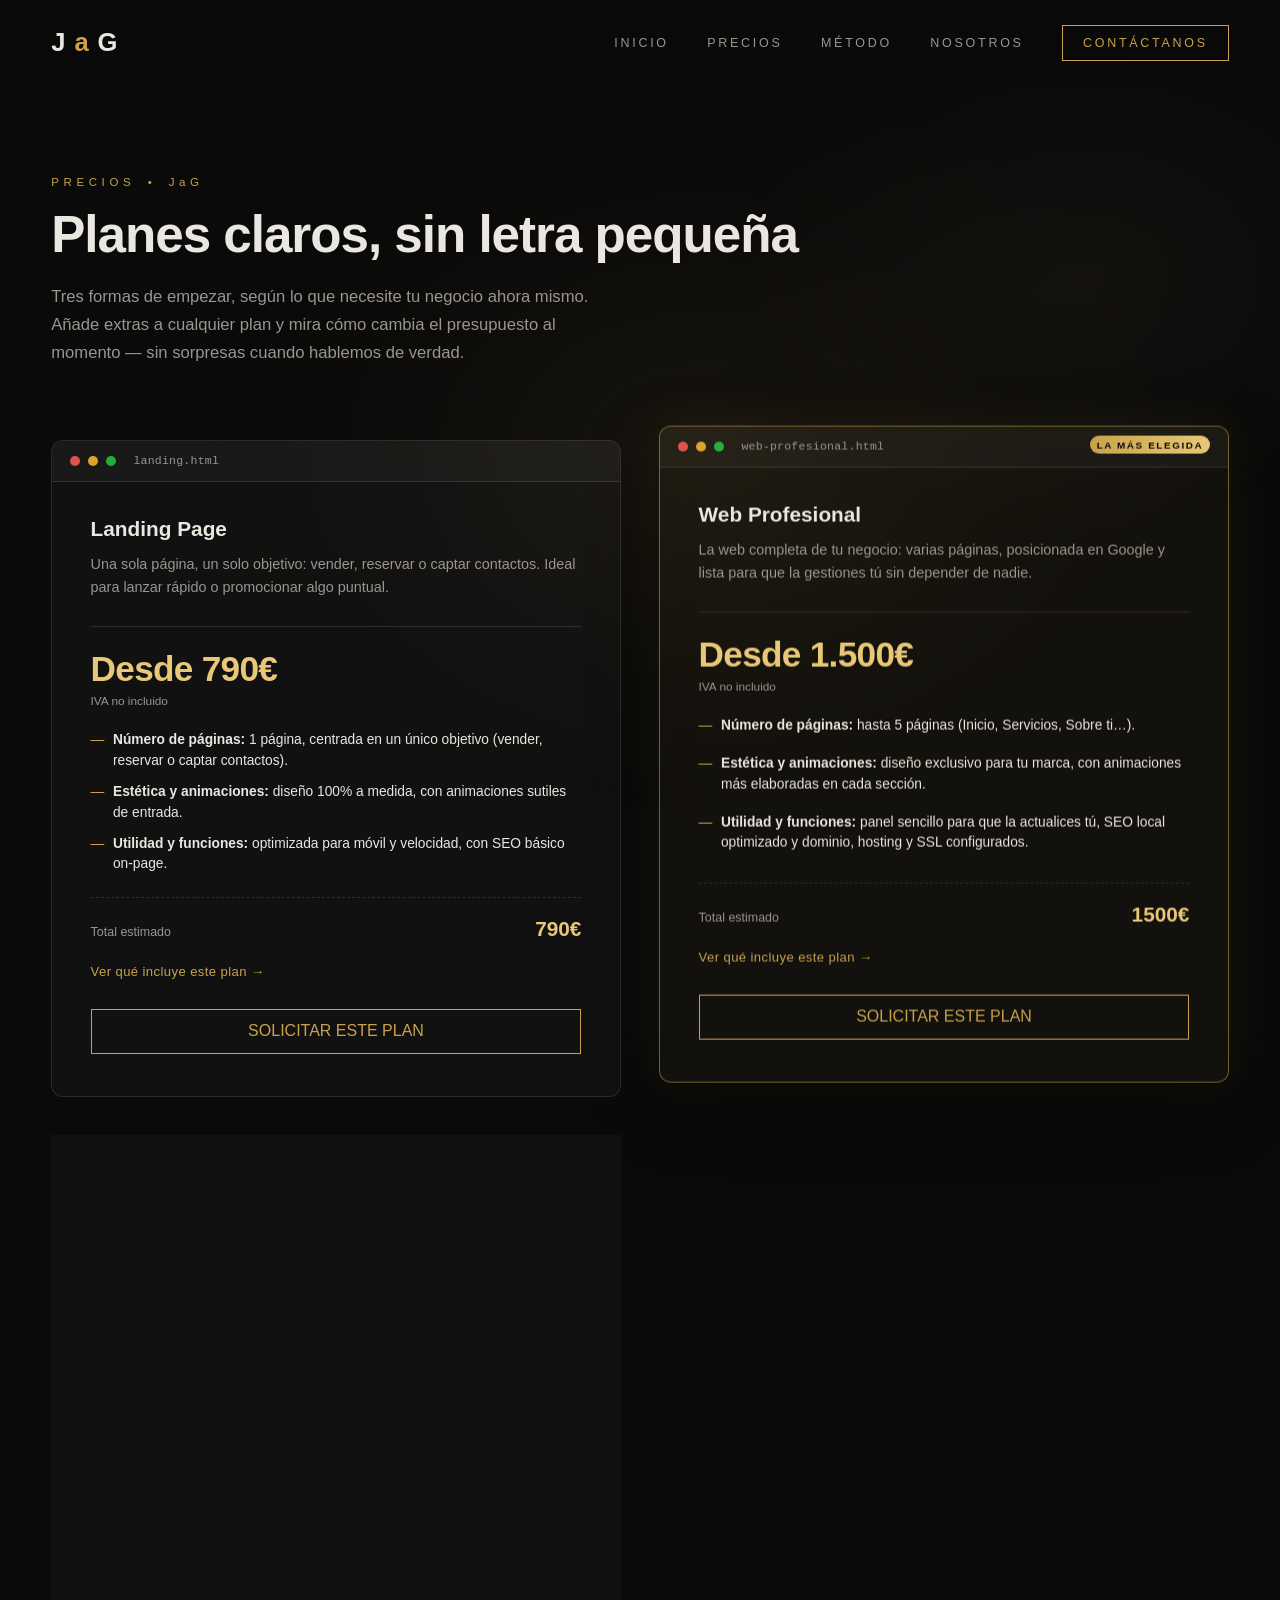
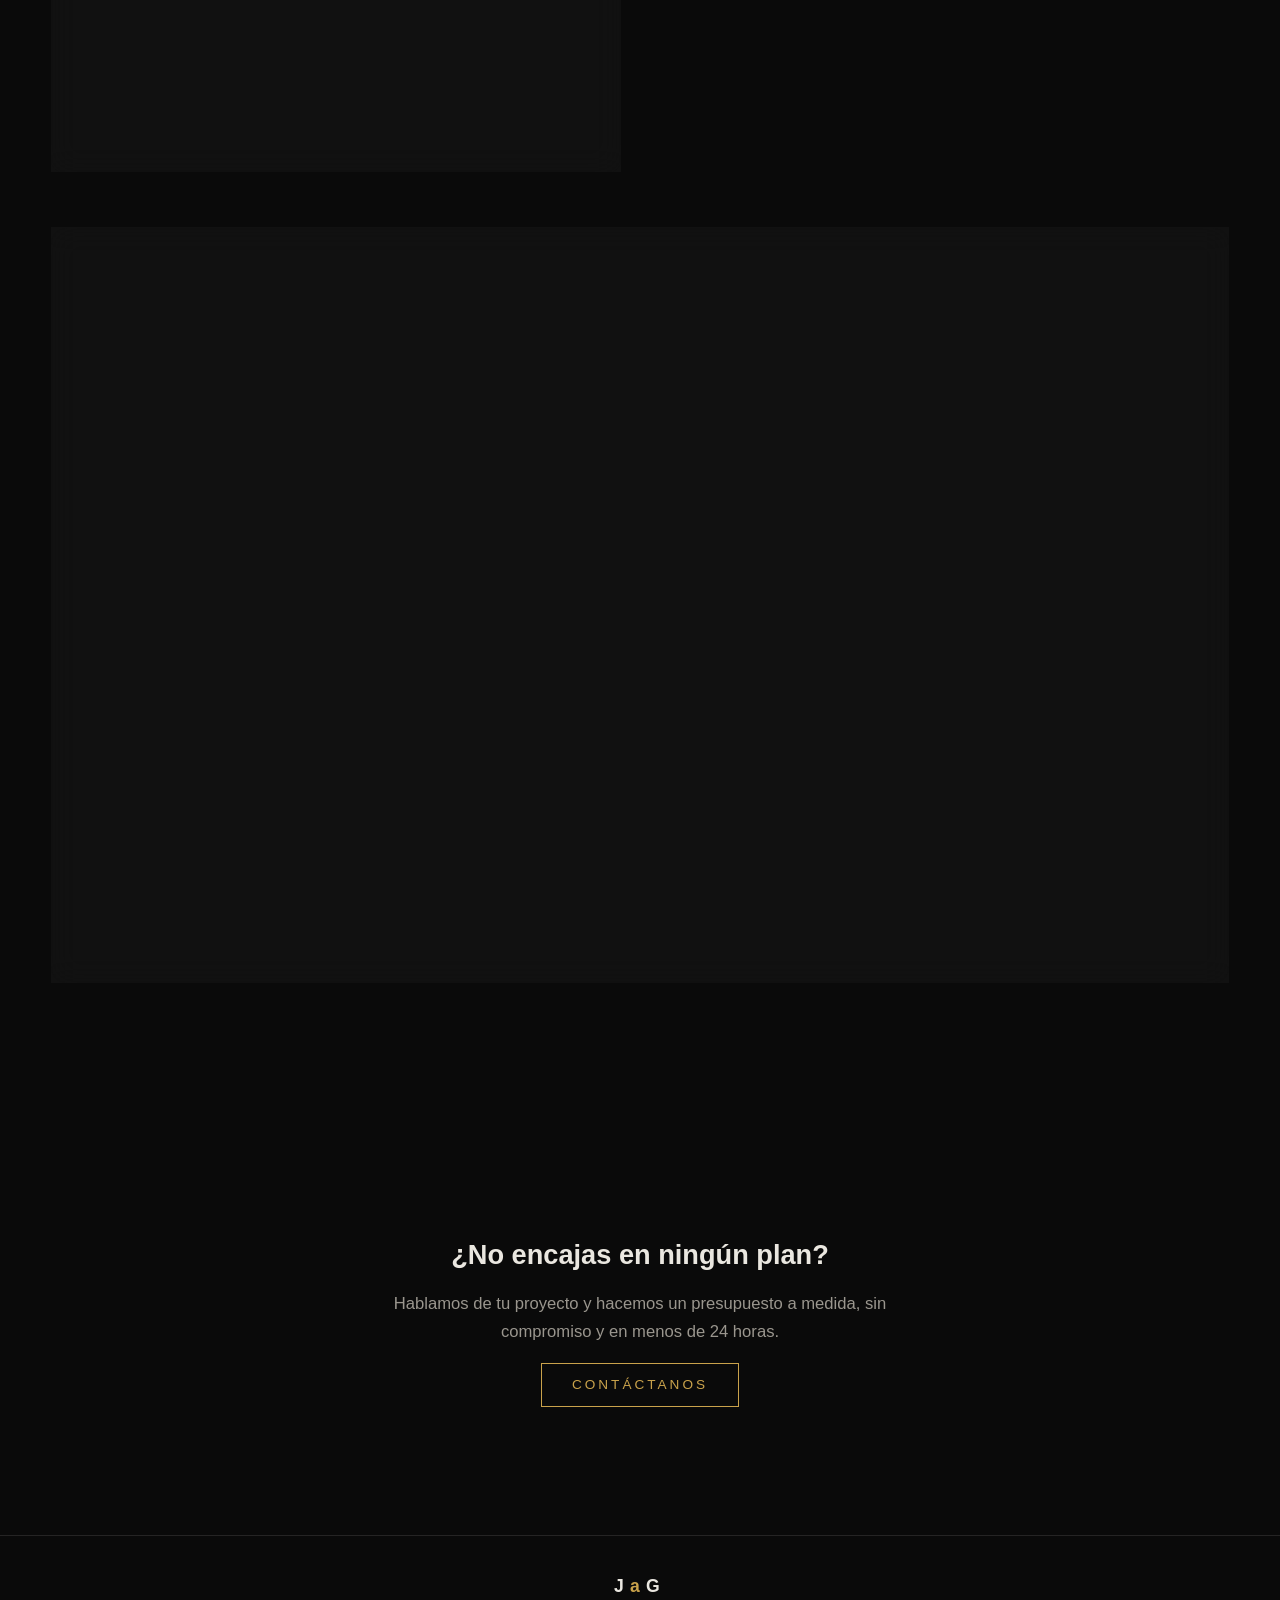
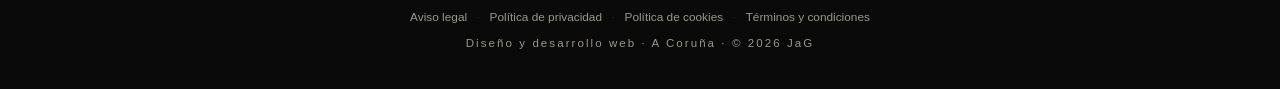
==== precios.html @ 1f05e4b0 "Arregla el solape del stepper de integraciones, añade explicación por extra y quita "precio cerrado"" ====
<!DOCTYPE html>
<html lang="es">
<head>
  <meta charset="UTF-8" />
  <meta name="viewport" content="width=device-width, initial-scale=1.0" />
  <title>Precios — JaG Diseño y Desarrollo Web</title>
  <meta name="description" content="Planes claros y precios cerrados para tu web: Landing Page, Web Profesional o a Medida. Añade extras y mira cómo cambia el presupuesto al momento." />
  <link rel="icon" type="image/png" href="assets/logoJaGdorado.png" />
  <link rel="stylesheet" href="styles.css" />
</head>
<body>

  <div class="bg-brand" aria-hidden="true">
    <div class="bg-brand-glow bg-brand-glow--a"></div>
    <div class="bg-brand-glow bg-brand-glow--b"></div>
  </div>

  <header class="site-header" id="header">
    <a class="brand" href="index.html" aria-label="JaG — Inicio">
      <span class="brand-letter">J</span><span class="brand-letter brand-letter--gold">a</span><span class="brand-letter">G</span>
    </a>

    <nav class="main-nav" aria-label="Navegación principal">
      <ul>
        <li><a href="index.html#hero">INICIO</a></li>
        <li><a href="precios.html">PRECIOS</a></li>
        <li><a href="index.html#metodo">MÉTODO</a></li>
        <li><a href="index.html#nosotros">NOSOTROS</a></li>
        <li><a href="index.html#presupuesto" class="cta-button">CONTÁCTANOS</a></li>
      </ul>
    </nav>

    <button class="nav-toggle" id="navToggle" aria-label="Abrir menú" aria-expanded="false">
      <span></span><span></span><span></span>
    </button>
  </header>

  <main>
    <section class="section section--fade-top">
      <div class="section-inner section-inner--wide">
        <header class="section-head">
          <p class="section-tag">PRECIOS <span class="tag-dot">•</span> JaG</p>
          <h1 class="section-title">Planes claros, sin letra pequeña</h1>
          <p class="section-lead">
            Tres formas de empezar, según lo que necesite tu negocio ahora
            mismo. Añade extras a cualquier plan y mira cómo cambia el
            presupuesto al momento — sin sorpresas cuando hablemos de verdad.
          </p>
        </header>

        <!-- Precios EDITAR AQUÍ ✏️ — son orientativos, ajústalos cuando
             quieras a lo que de verdad cobréis (atributo data-base-price
             en cada .total-amount). Los extras ya no van por plan: están
             todos en el cuadro compartido .extras-panel, más abajo, y
             afectan a los 3 totales a la vez. -->
        <div class="price-grid">
          <!-- Plan: Landing Page -->
          <article class="price-card">
            <div class="window-bar">
              <span class="editorbar-dot editorbar-dot--red"></span>
              <span class="editorbar-dot editorbar-dot--yellow"></span>
              <span class="editorbar-dot editorbar-dot--green"></span>
              <span class="window-bar-file">landing.html</span>
            </div>
            <div class="price-card-body">
              <h2 class="price-card-title">Landing Page</h2>
              <p class="price-card-desc">
                Una sola página, un solo objetivo: vender, reservar o captar
                contactos. Ideal para lanzar rápido o promocionar algo puntual.
              </p>
              <p class="price-card-price">
                <span class="price-amount">Desde 790€</span>
                <span class="price-note">IVA no incluido</span>
              </p>
              <ul class="price-card-list">
                <li><strong>Número de páginas:</strong> 1 página, centrada en un único objetivo (vender, reservar o captar contactos).</li>
                <li><strong>Estética y animaciones:</strong> diseño 100% a medida, con animaciones sutiles de entrada.</li>
                <li><strong>Utilidad y funciones:</strong> optimizada para móvil y velocidad, con SEO básico on-page.</li>
              </ul>

              <p class="price-card-total">
                <span class="total-label">Total estimado</span>
                <span class="total-amount" data-base-price="790">790€</span>
              </p>

              <a href="servicios/landing-page.html" class="price-card-link">Ver qué incluye este plan →</a>
              <a href="index.html#presupuesto" class="cta-button price-card-cta">SOLICITAR ESTE PLAN</a>
            </div>
          </article>

          <!-- Plan: Web Profesional (destacado) -->
          <article class="price-card price-card--featured">
            <span class="price-card-badge">LA MÁS ELEGIDA</span>
            <div class="window-bar">
              <span class="editorbar-dot editorbar-dot--red"></span>
              <span class="editorbar-dot editorbar-dot--yellow"></span>
              <span class="editorbar-dot editorbar-dot--green"></span>
              <span class="window-bar-file">web-profesional.html</span>
            </div>
            <div class="price-card-body">
              <h2 class="price-card-title">Web Profesional</h2>
              <p class="price-card-desc">
                La web completa de tu negocio: varias páginas, posicionada en
                Google y lista para que la gestiones tú sin depender de nadie.
              </p>
              <p class="price-card-price">
                <span class="price-amount">Desde 1.500€</span>
                <span class="price-note">IVA no incluido</span>
              </p>
              <ul class="price-card-list">
                <li><strong>Número de páginas:</strong> hasta 5 páginas (Inicio, Servicios, Sobre ti…).</li>
                <li><strong>Estética y animaciones:</strong> diseño exclusivo para tu marca, con animaciones más elaboradas en cada sección.</li>
                <li><strong>Utilidad y funciones:</strong> panel sencillo para que la actualices tú, SEO local optimizado y dominio, hosting y SSL configurados.</li>
              </ul>

              <p class="price-card-total">
                <span class="total-label">Total estimado</span>
                <span class="total-amount" data-base-price="1500">1.500€</span>
              </p>

              <a href="servicios/web-profesional.html" class="price-card-link">Ver qué incluye este plan →</a>
              <a href="index.html#presupuesto" class="cta-button price-card-cta">SOLICITAR ESTE PLAN</a>
            </div>
          </article>

          <!-- Plan: Web a Medida -->
          <article class="price-card">
            <div class="window-bar">
              <span class="editorbar-dot editorbar-dot--red"></span>
              <span class="editorbar-dot editorbar-dot--yellow"></span>
              <span class="editorbar-dot editorbar-dot--green"></span>
              <span class="window-bar-file">a-medida.tsx</span>
            </div>
            <div class="price-card-body">
              <h2 class="price-card-title">Web a Medida</h2>
              <p class="price-card-desc">
                Cuando necesitas algo que no cabe en un plan cerrado:
                reservas, tienda online, automatizaciones… lo construimos
                a tu manera.
              </p>
              <p class="price-card-price">
                <span class="price-amount">Desde 2.000€</span>
                <span class="price-note">presupuesto cerrado tras la reunión inicial</span>
              </p>
              <ul class="price-card-list">
                <li><strong>Número de páginas:</strong> sin límite, la estructura que tu proyecto necesite.</li>
                <li><strong>Estética y animaciones:</strong> diseño y animaciones 100% a medida, sin restricciones de plantilla.</li>
                <li><strong>Utilidad y funciones:</strong> funcionalidades a medida (reservas, tienda…) y automatización de procesos incluida (Make/Sheets).</li>
              </ul>

              <p class="price-card-total">
                <span class="total-label">Total estimado</span>
                <span class="total-amount" data-base-price="2000">2.000€</span>
              </p>

              <a href="servicios/a-medida.html" class="price-card-link">Ver qué incluye este plan →</a>
              <a href="index.html#presupuesto" class="cta-button price-card-cta">SOLICITAR ESTE PLAN</a>
            </div>
          </article>
        </div>

        <!-- Extras compartidos EDITAR AQUÍ ✏️ — únicos para los 3 planes:
             al marcar cualquiera, su precio se suma a los 3 totales a la
             vez (ver el script al final del archivo). -->
        <div class="extras-panel">
          <div class="extras-panel-head">
            <p class="extras-title">Extras para cualquier plan</p>
            <h2 class="extras-panel-title">Haz tu web todavía más potente</h2>
            <p class="extras-panel-lead">
              Actívalos una vez y se aplican a los 3 planes a la vez: el
              total estimado de cada tarjeta se actualiza al momento.
            </p>
          </div>

          <ul class="extras-list extras-list--panel">
            <li class="extra-item">
              <label class="extra-tile">
                <input type="checkbox" class="extra-check" data-price="50" />
                <span class="extra-tile-icon" aria-hidden="true">📩</span>
                <span class="extra-tile-body">
                  <span class="extra-tile-head">
                    <span class="extra-name-wrap">
                      <span class="extra-name">Formulario de contacto</span>
                      <button type="button" class="extra-info-btn" aria-expanded="false" aria-label="Qué incluye: Formulario de contacto">?</button>
                    </span>
                    <span class="extra-price">+50€</span>
                  </span>
                  <span class="extra-desc">Que tus clientes te escriban sin salir de la web.</span>
                  <span class="extra-explain">Un formulario integrado en tu web para que cualquier visitante te escriba sin salir de la página ni buscar tu email. El mensaje te llega directo a tu correo.</span>
                </span>
                <span class="extra-tile-check" aria-hidden="true"></span>
              </label>
            </li>

            <li class="extra-item extra-item--stepper">
              <div class="extra-tile extra-tile--stepper" id="integrationsTile">
                <span class="extra-tile-icon" aria-hidden="true">🔗</span>
                <span class="extra-tile-body">
                  <span class="extra-tile-head">
                    <span class="extra-name-wrap">
                      <span class="extra-name">Integración de herramientas / automatización</span>
                      <button type="button" class="extra-info-btn" aria-expanded="false" aria-label="Qué incluye: Integración de herramientas / automatización">?</button>
                    </span>
                    <span class="extra-price">+65€ por integración</span>
                  </span>
                  <span class="extra-desc">Conecta tu web con las herramientas que ya usas (Make, Sheets, tu CRM…).</span>
                  <span class="extra-explain">Conectamos tu web con las herramientas que ya usas — por ejemplo, que cada pedido se guarde solo en una hoja de cálculo, o que te llegue un aviso con cada reserva. Cada conexión de este tipo cuenta como una integración.</span>
                </span>
                <div class="qty-stepper" data-price-per-unit="65">
                  <button type="button" class="qty-btn qty-btn--minus" aria-label="Quitar una integración">−</button>
                  <span class="qty-value" aria-live="polite">0</span>
                  <button type="button" class="qty-btn qty-btn--plus" aria-label="Añadir una integración">+</button>
                </div>
              </div>
            </li>

            <li class="extra-item">
              <label class="extra-tile">
                <input type="checkbox" class="extra-check" data-price="250" />
                <span class="extra-tile-icon" aria-hidden="true">📈</span>
                <span class="extra-tile-body">
                  <span class="extra-tile-head">
                    <span class="extra-name-wrap">
                      <span class="extra-name">Mejora del SEO y visibilidad online</span>
                      <button type="button" class="extra-info-btn" aria-expanded="false" aria-label="Qué incluye: Mejora del SEO y visibilidad online">?</button>
                    </span>
                    <span class="extra-price">+250€</span>
                  </span>
                  <span class="extra-desc">Sube posiciones en Google y que te encuentren antes que a la competencia.</span>
                  <span class="extra-explain">Optimizamos tu web para que Google la entienda mejor y la muestre antes cuando alguien busque lo que ofreces — más gente te encuentra sin necesidad de pagar anuncios.</span>
                </span>
                <span class="extra-tile-check" aria-hidden="true"></span>
              </label>
            </li>

            <li class="extra-item">
              <label class="extra-tile">
                <input type="checkbox" class="extra-check" data-price="500" />
                <span class="extra-tile-icon" aria-hidden="true">🛠️</span>
                <span class="extra-tile-body">
                  <span class="extra-tile-head">
                    <span class="extra-name-wrap">
                      <span class="extra-name">Panel de administrador</span>
                      <button type="button" class="extra-info-btn" aria-expanded="false" aria-label="Qué incluye: Panel de administrador">?</button>
                    </span>
                    <span class="extra-price">+500€</span>
                  </span>
                  <span class="extra-desc">Gestiona contenido, pedidos o reservas tú mismo, sin tocar código.</span>
                  <span class="extra-explain">Una zona privada de tu web donde puedes cambiar textos, fotos o precios, y gestionar pedidos o reservas tú mismo, sin tocar código ni depender de nosotros para cada cambio.</span>
                </span>
                <span class="extra-tile-check" aria-hidden="true"></span>
              </label>
            </li>

            <li class="extra-item">
              <label class="extra-tile">
                <input type="checkbox" class="extra-check" data-price="400" />
                <span class="extra-tile-icon" aria-hidden="true">💬</span>
                <span class="extra-tile-body">
                  <span class="extra-tile-head">
                    <span class="extra-name-wrap">
                      <span class="extra-name">Chatbot</span>
                      <button type="button" class="extra-info-btn" aria-expanded="false" aria-label="Qué incluye: Chatbot">?</button>
                    </span>
                    <span class="extra-price">+400€</span>
                  </span>
                  <span class="extra-desc">Responde dudas y capta clientes las 24 horas, también mientras duermes.</span>
                  <span class="extra-explain">Un asistente automático en tu web que responde las preguntas más habituales de tus clientes al momento, a cualquier hora — también fuera de tu horario de atención.</span>
                </span>
                <span class="extra-tile-check" aria-hidden="true"></span>
              </label>
            </li>

            <li class="extra-item">
              <label class="extra-tile">
                <input type="checkbox" class="extra-check" data-price="750" />
                <span class="extra-tile-icon" aria-hidden="true">🤖</span>
                <span class="extra-tile-body">
                  <span class="extra-tile-head">
                    <span class="extra-name-wrap">
                      <span class="extra-name">Agente autónomo de IA</span>
                      <button type="button" class="extra-info-btn" aria-expanded="false" aria-label="Qué incluye: Agente autónomo de IA">?</button>
                    </span>
                    <span class="extra-price">+750€</span>
                  </span>
                  <span class="extra-desc">Automatiza tareas complejas de principio a fin, sin supervisión constante.</span>
                  <span class="extra-explain">Un asistente de inteligencia artificial más avanzado que el chatbot: puede completar tareas enteras por su cuenta (por ejemplo, cualificar un cliente o programar una cita) sin que tengas que supervisar cada paso.</span>
                </span>
                <span class="extra-tile-check" aria-hidden="true"></span>
              </label>
            </li>

            <li class="extra-item">
              <label class="extra-tile">
                <input type="checkbox" class="extra-check" data-price="0" />
                <span class="extra-tile-icon" aria-hidden="true">🛡️</span>
                <span class="extra-tile-body">
                  <span class="extra-tile-head">
                    <span class="extra-name-wrap">
                      <span class="extra-name">Mantenimiento y soporte</span>
                      <button type="button" class="extra-info-btn" aria-expanded="false" aria-label="Qué incluye: Mantenimiento y soporte">?</button>
                    </span>
                    <span class="extra-price">Consultar</span>
                  </span>
                  <span class="extra-desc">Estamos ahí después del lanzamiento, cuando lo necesites.</span>
                  <span class="extra-explain">Nos encargamos de que tu web siga funcionando bien con el tiempo: actualizaciones, copias de seguridad y estar disponibles si algo falla o quieres hacer cambios. El precio depende de cuánta atención necesites.</span>
                </span>
                <span class="extra-tile-check" aria-hidden="true"></span>
              </label>
            </li>
          </ul>

          <div class="extras-summary">
            <span class="extras-summary-label">Tu configuración</span>
            <span class="extras-summary-value" id="extrasSummaryValue">Todavía no has añadido ningún extra</span>
          </div>
        </div>
      </div>
    </section>

    <section class="section">
      <div class="section-inner section-inner--narrow plan-closing">
        <h2 class="plan-section-title">¿No encajas en ningún plan?</h2>
        <p class="section-lead">
          Hablamos de tu proyecto y hacemos un presupuesto a medida, sin
          compromiso y en menos de 24 horas.
        </p>
        <div class="plan-cta-row">
          <a href="index.html#presupuesto" class="cta-button cta-button--large">CONTÁCTANOS</a>
        </div>
      </div>
    </section>
  </main>

  <footer class="site-footer">
    <span class="brand brand--small">
      <span class="brand-letter">J</span><span class="brand-letter brand-letter--gold">a</span><span class="brand-letter">G</span>
    </span>

    <nav class="footer-legal" aria-label="Información legal">
      <a href="index.html#aviso-legal">Aviso legal</a>
      <span aria-hidden="true">·</span>
      <a href="index.html#privacidad">Política de privacidad</a>
      <span aria-hidden="true">·</span>
      <a href="index.html#cookies">Política de cookies</a>
      <span aria-hidden="true">·</span>
      <a href="index.html#terminos">Términos y condiciones</a>
    </nav>

    <p class="footer-text">Diseño y desarrollo web · A Coruña · © 2026 JaG</p>
  </footer>

  <script>
    const navToggle = document.getElementById('navToggle');
    const mainNav = document.querySelector('.main-nav');
    navToggle.addEventListener('click', () => {
      const open = mainNav.classList.toggle('is-open');
      navToggle.setAttribute('aria-expanded', String(open));
    });
    mainNav.querySelectorAll('a').forEach((a) =>
      a.addEventListener('click', () => {
        mainNav.classList.remove('is-open');
        navToggle.setAttribute('aria-expanded', 'false');
      })
    );

    /* Foco dorado que sigue al cursor, igual que en el resto del sitio */
    document.querySelectorAll('.price-card').forEach((card) => {
      card.addEventListener('pointermove', (e) => {
        const rect = card.getBoundingClientRect();
        card.style.setProperty('--mx', `${e.clientX - rect.left}px`);
        card.style.setProperty('--my', `${e.clientY - rect.top}px`);
      });
    });

    /* Botón "?" de cada extra: abre/cierra su explicación sencilla sin
       marcar el checkbox. Como el botón vive dentro del <label> del
       extra (para poder ir junto al nombre), un click normal ahí
       activaría también el checkbox — por eso preventDefault +
       stopPropagation antes de nada. */
    document.querySelectorAll('.extra-info-btn').forEach((btn) => {
      btn.addEventListener('click', (e) => {
        e.preventDefault();
        e.stopPropagation();
        const body = btn.closest('.extra-tile-body');
        const explain = body ? body.querySelector('.extra-explain') : null;
        if (!explain) return;
        const open = explain.classList.toggle('is-open');
        btn.setAttribute('aria-expanded', String(open));
      });
    });

    /* Extras "a lo Apple", en un único cuadro compartido: cada tarjeta
       marcada (o la cantidad de integraciones) suma su precio y el
       resultado se aplica a los 3 totales a la vez, en tiempo real —
       nunca toca el precio base mostrado arriba (.price-amount). */
    const extrasPanel = document.querySelector('.extras-panel');
    const totalEls = document.querySelectorAll('.total-amount');
    const qtyStepper = extrasPanel ? extrasPanel.querySelector('.qty-stepper') : null;
    const qtyValueEl = qtyStepper ? qtyStepper.querySelector('.qty-value') : null;
    const integrationsTile = document.getElementById('integrationsTile');
    const summaryValueEl = document.getElementById('extrasSummaryValue');
    const QTY_MIN = 0;
    const QTY_MAX = 20;

    function getQty() {
      return qtyValueEl ? parseInt(qtyValueEl.textContent, 10) || 0 : 0;
    }

    if (extrasPanel && totalEls.length) {
      const checks = extrasPanel.querySelectorAll('.extra-check');

      function extrasTotal() {
        let sum = 0;
        checks.forEach((check) => {
          if (check.checked) sum += parseFloat(check.dataset.price, 10) || 0;
        });
        if (qtyStepper) {
          sum += getQty() * (parseFloat(qtyStepper.dataset.pricePerUnit, 10) || 0);
        }
        return sum;
      }

      function updateSummary(extras) {
        if (!summaryValueEl) return;
        let count = 0;
        checks.forEach((check) => { if (check.checked) count += 1; });
        const qty = getQty();
        if (qty > 0) count += 1;

        if (count === 0) {
          summaryValueEl.textContent = 'Todavía no has añadido ningún extra';
        } else {
          const noun = count === 1 ? 'extra añadido' : 'extras añadidos';
          summaryValueEl.textContent = `${count} ${noun} · +${extras.toLocaleString('es-ES')}€ sobre el plan base`;
        }
      }

      function updateAllTotals() {
        const extras = extrasTotal();
        totalEls.forEach((totalEl) => {
          const basePrice = parseFloat(totalEl.dataset.basePrice, 10) || 0;
          totalEl.textContent = `${(basePrice + extras).toLocaleString('es-ES')}€`;
        });
        updateSummary(extras);
      }

      checks.forEach((check) => check.addEventListener('change', updateAllTotals));

      if (qtyStepper && qtyValueEl) {
        const minusBtn = qtyStepper.querySelector('.qty-btn--minus');
        const plusBtn = qtyStepper.querySelector('.qty-btn--plus');

        function setQty(next) {
          const clamped = Math.min(QTY_MAX, Math.max(QTY_MIN, next));
          qtyValueEl.textContent = String(clamped);
          if (integrationsTile) integrationsTile.classList.toggle('is-active', clamped > 0);
          updateAllTotals();
        }

        minusBtn.addEventListener('click', () => setQty(getQty() - 1));
        plusBtn.addEventListener('click', () => setQty(getQty() + 1));
      }

      updateAllTotals();
    }

    /* Botón "SOLICITAR ESTE PLAN" de cada tarjeta: antes de seguir el
       enlace a index.html#presupuesto (que abre el modal de contacto
       que ya existe), deja en sessionStorage un resumen del plan y los
       extras elegidos, para que el formulario llegue precargado — el
       usuario sigue teniendo que rellenar sus datos de contacto, igual
       que en el formulario de siempre. */
    function buildPlanSummary(card) {
      const planName = card.querySelector('.price-card-title');
      const totalEl = card.querySelector('.total-amount');
      const lines = [
        `Plan solicitado: ${planName ? planName.textContent.trim() : ''}`,
        `Total estimado: ${totalEl ? totalEl.textContent.trim() : ''}`,
      ];

      const extras = [];
      if (extrasPanel) {
        extrasPanel.querySelectorAll('.extra-check:checked').forEach((check) => {
          const name = check.closest('.extra-tile')?.querySelector('.extra-name');
          if (!name) return;
          const price = parseFloat(check.dataset.price, 10) || 0;
          extras.push(price > 0 ? `${name.textContent.trim()} (+${price}€)` : name.textContent.trim());
        });
        const qty = getQty();
        if (qty > 0 && qtyStepper) {
          const unit = parseFloat(qtyStepper.dataset.pricePerUnit, 10) || 0;
          extras.push(`Integración de herramientas / automatización ×${qty} (+${qty * unit}€)`);
        }
      }
      lines.push(extras.length ? `Extras incluidos: ${extras.join(', ')}` : 'Extras incluidos: ninguno');

      return lines.join('\n');
    }

    document.querySelectorAll('.price-card-cta').forEach((btn) => {
      btn.addEventListener('click', () => {
        const card = btn.closest('.price-card');
        if (!card) return;
        sessionStorage.setItem('jagPlanRequest', buildPlanSummary(card));
      });
    });

    /* Tarjetas de precios "a lo ventana de escritorio": se agarran por
       la barra superior (.window-bar) y se mueven libremente por toda
       la ventana visible, no solo dentro del cuadro de planes. Si se
       sueltan y pasan 5s sin tocarlas, vuelven solas a su sitio con una
       animación rápida — la misma transición de .price-card que ya
       usan hover/etc, solo que aquí anima las variables --drag-x/
       --drag-y hasta 0. */
    document.querySelectorAll('.price-card').forEach((card) => {
      const bar = card.querySelector('.window-bar');
      if (!bar) return;

      const RETURN_DELAY = 5000;
      let dragging = false;
      let pointerId = null;
      let startClientX = 0;
      let startClientY = 0;
      let originX = 0;
      let originY = 0;
      let minX = 0, maxX = 0, minY = 0, maxY = 0;
      let returnTimer = null;

      function clearReturnTimer() {
        if (returnTimer) {
          clearTimeout(returnTimer);
          returnTimer = null;
        }
      }

      function scheduleReturn() {
        clearReturnTimer();
        returnTimer = setTimeout(() => {
          card.style.setProperty('--drag-x', '0px');
          card.style.setProperty('--drag-y', '0px');
          card.addEventListener('transitionend', function onEnd(e) {
            if (e.propertyName !== 'transform') return;
            card.classList.remove('is-elevated');
            card.removeEventListener('transitionend', onEnd);
          });
        }, RETURN_DELAY);
      }

      bar.addEventListener('pointerdown', (e) => {
        if (e.pointerType === 'mouse' && e.button !== 0) return;
        e.preventDefault();
        clearReturnTimer();

        /* Posición real en pantalla ahora mismo (puede ser mitad de la
           animación de "vuelta a casa" si se agarra en ese instante) y
           posición de reposo (con --drag-x/--drag-y a 0), para saber el
           desplazamiento exacto ya acumulado sin fiarnos del valor de la
           variable CSS, que durante una transición no refleja el punto
           intermedio real. */
        const liveRect = card.getBoundingClientRect();
        const prevTransition = card.style.transition;
        card.style.transition = 'none';
        card.style.setProperty('--drag-x', '0px');
        card.style.setProperty('--drag-y', '0px');
        const restRect = card.getBoundingClientRect();
        card.style.transition = prevTransition;

        originX = liveRect.left - restRect.left;
        originY = liveRect.top - restRect.top;
        card.style.setProperty('--drag-x', `${originX}px`);
        card.style.setProperty('--drag-y', `${originY}px`);

        dragging = true;
        pointerId = e.pointerId;
        bar.setPointerCapture(pointerId);
        card.classList.add('is-dragging', 'is-elevated');

        startClientX = e.clientX;
        startClientY = e.clientY;

        /* Límites = toda la ventana visible (no solo el cuadro de
           planes), así la tarjeta puede pasearse por la página entera */
        minX = 0 - restRect.left;
        maxX = window.innerWidth - restRect.right;
        minY = 0 - restRect.top;
        maxY = window.innerHeight - restRect.bottom;
      });

      bar.addEventListener('pointermove', (e) => {
        if (!dragging || e.pointerId !== pointerId) return;
        const nextX = originX + (e.clientX - startClientX);
        const nextY = originY + (e.clientY - startClientY);
        const clampedX = Math.min(Math.max(nextX, Math.min(minX, maxX)), Math.max(minX, maxX));
        const clampedY = Math.min(Math.max(nextY, Math.min(minY, maxY)), Math.max(minY, maxY));
        card.style.setProperty('--drag-x', `${clampedX}px`);
        card.style.setProperty('--drag-y', `${clampedY}px`);
      });

      function endDrag(e) {
        if (!dragging || e.pointerId !== pointerId) return;
        dragging = false;
        card.classList.remove('is-dragging');
        scheduleReturn();
      }

      bar.addEventListener('pointerup', endDrag);
      bar.addEventListener('pointercancel', endDrag);
    });
  </script>
</body>
</html>
---- styles.css ----
/* ================================================================
   JaG — Hoja de estilos de la Landing Page
   Paleta:
     --bg        : negro profundo (#0a0a0a)
     --text      : blanco roto (no cansa la vista)
     --text-dim  : gris claro secundario
     --gold      : dorado del logo
     --bronze    : bronce oscuro (degradados metálicos)
   ================================================================ */

:root {
  --bg: #0a0a0a;
  --text: #eae7e0;
  --text-dim: #9a968e;
  --gold: #c9a24b;
  --gold-bright: #e8c877;
  --bronze: #8a6a2f;
  --line: rgba(234, 231, 224, 0.12);

  --font-sans: "Helvetica Neue", "Inter", -apple-system, BlinkMacSystemFont,
               "Segoe UI", Arial, sans-serif;

  --header-h: 84px;
  --pad-x: clamp(1.25rem, 4vw, 4rem);
}

/* ---------- Reset básico ---------- */
*, *::before, *::after { box-sizing: border-box; margin: 0; padding: 0; }

html { scroll-behavior: smooth; }

body {
  background: var(--bg);
  color: var(--text);
  font-family: var(--font-sans);
  -webkit-font-smoothing: antialiased;
  overflow-x: hidden;
}

a { color: inherit; text-decoration: none; }
ul { list-style: none; }

/* ================================================================
   LIENZO 3D — fijo a pantalla completa, detrás de todo
   ================================================================ */
#scene {
  position: fixed;
  inset: 0;
  width: 100%;
  height: 100%;
  display: block;
  z-index: 0;
  /* En táctil ya no hay arrastre manual (los bloques se mueven solos,
     ver main.js): el dedo se reserva entero para el scroll nativo,
     sin ningún gesto que compita con él. */
  touch-action: pan-y;
}

/* ================================================================
   FONDO DECORATIVO — aurora dorada
   Capa fija con z-index negativo: siempre detrás del contenido.
   El canvas 3D es transparente y las secciones no tienen fondo
   opaco, por eso esta capa se percibe en toda la página.
   ================================================================ */
.bg-brand {
  position: fixed;
  inset: 0;
  z-index: -1;
  display: flex;
  align-items: center;
  justify-content: center;
  overflow: hidden;
  pointer-events: none;
}

/* ================================================================
   LOGO REAL EN 3D (Three.js) — sello de agua de fondo
   Fijo a pantalla completa, detrás de las secciones. Su opacidad
   la controla main.js: oculto en el hero, fade-in al hacer scroll.
   ================================================================ */
#logoScene {
  position: fixed;
  inset: 0;
  width: 100%;
  height: 100%;
  display: block;
  z-index: -1;
  pointer-events: none;
}

/* Aurora / ambient glow: dos manchas de luz dorada muy tenues que
   derivan lentamente para dar profundidad de "estudio de diseño" */
.bg-brand-glow {
  position: absolute;
  border-radius: 50%;
}

.bg-brand-glow--a {
  inset: 0;
  margin: auto;                 /* Centrada en el viewport */
  width: 110vmax;
  height: 80vmax;
  background: radial-gradient(closest-side,
    rgba(201, 162, 75, 0.07),
    rgba(138, 106, 47, 0.025) 45%,
    transparent 72%);
  animation: auroraDrift 26s ease-in-out infinite alternate;
}

.bg-brand-glow--b {
  left: 45%;
  top: -12%;
  width: 80vmax;
  height: 60vmax;
  background: radial-gradient(closest-side,
    rgba(232, 200, 119, 0.04),
    transparent 68%);
  animation: auroraDrift 34s ease-in-out infinite alternate-reverse;
}

@keyframes auroraDrift {
  from { transform: translate3d(-4%, 3%, 0) scale(1); }
  to   { transform: translate3d(6%, -5%, 0) scale(1.18); }
}

/* ================================================================
   CABECERA
   ================================================================ */
.site-header {
  position: fixed;
  top: 0; left: 0; right: 0;
  z-index: 10;
  height: var(--header-h);
  display: flex;
  align-items: center;
  justify-content: space-between;
  padding: 0 var(--pad-x);
  /* Degradado sutil para que la nav se lea sobre el 3D */
  background: linear-gradient(to bottom, rgba(10,10,10,0.85), transparent);
}

/* Logo de texto "J a G" — la "a" en dorado, como en el logo */
.brand {
  font-weight: 800;
  font-size: 1.6rem;
  letter-spacing: 0.35em;
  display: flex;
}
.brand-letter { color: var(--text); }
.brand-letter--gold { color: var(--gold); }

/* Menú */
.main-nav ul {
  display: flex;
  align-items: center;
  gap: clamp(1.5rem, 3vw, 3rem);
}

.main-nav a {
  font-size: 0.78rem;
  letter-spacing: 0.22em;
  color: var(--text-dim);
  transition: color 0.3s ease;
  position: relative;
}

/* Microinteracción: subrayado dorado que crece al hacer hover */
.main-nav a:not(.cta-button)::after {
  content: "";
  position: absolute;
  left: 0; bottom: -6px;
  width: 100%; height: 1px;
  background: var(--gold);
  transform: scaleX(0);
  transform-origin: left;
  transition: transform 0.35s cubic-bezier(0.22, 1, 0.36, 1);
}
.main-nav a:not(.cta-button):hover { color: var(--text); }
.main-nav a:not(.cta-button):hover::after { transform: scaleX(1); }

/* Botón destacado (boxed) */
.cta-button {
  border: 1px solid var(--gold);
  color: var(--gold) !important;
  padding: 0.8em 1.6em;
  transition: background 0.35s ease, color 0.35s ease, box-shadow 0.35s ease;
}
.cta-button:hover {
  background: var(--gold);
  color: #0a0a0a !important;
  box-shadow: 0 0 30px rgba(201, 162, 75, 0.35);
}

/* Hamburguesa (oculta en escritorio) */
.nav-toggle {
  display: none;
  flex-direction: column;
  gap: 6px;
  background: none;
  border: none;
  cursor: pointer;
  padding: 8px;
  z-index: 20;
}
.nav-toggle span {
  width: 26px; height: 1.5px;
  background: var(--text);
  transition: transform 0.3s ease, opacity 0.3s ease;
}

/* ================================================================
   HERO
   ================================================================ */
.hero {
  position: relative;
  z-index: 5;
  min-height: 100svh;
  display: flex;
  flex-direction: column;
  justify-content: center;
  align-items: center;
  text-align: center;
  padding: var(--header-h) var(--pad-x) 4rem;
  /* Deja pasar los eventos del ratón al canvas 3D… */
  pointer-events: none;
}
/* …excepto en los elementos interactivos de texto */
.hero a, .hero button { pointer-events: auto; }

.hero-content { max-width: 62rem; }

.hero-tag {
  font-size: 0.72rem;
  letter-spacing: 0.4em;
  color: var(--text-dim);
  margin-bottom: 2rem;
}
.tag-dot { color: var(--gold); margin: 0 0.4em; }

.hero-title {
  font-size: clamp(2.4rem, 6.5vw, 5.4rem);
  font-weight: 700;
  line-height: 1.08;
  letter-spacing: -0.02em;
  /* Sombra suave para separar el texto de la escena 3D */
  text-shadow: 0 0 60px rgba(10, 10, 10, 0.9);
}

.hero-title em {
  font-style: normal;
  /* Degradado metálico dorado, como el acabado del logo */
  background: linear-gradient(100deg,
    var(--bronze) 0%,
    var(--gold) 35%,
    var(--gold-bright) 50%,
    var(--gold) 65%,
    var(--bronze) 100%);
  -webkit-background-clip: text;
  background-clip: text;
  color: transparent;
}

.hero-subtitle {
  /* Por delante de cualquier capa decorativa (canvas 3D, aurora…) */
  position: relative;
  z-index: 6;
  margin-top: 2rem;
  font-size: clamp(0.95rem, 1.4vw, 1.15rem);
  line-height: 1.7;
  color: #ffffff;
  /* Sombra suave: garantiza la lectura sobre la escena 3D */
  text-shadow: 0 2px 26px rgba(10, 10, 10, 0.9);
  max-width: 40rem;
  margin-inline: auto;
}

/* ---------- Indicador inferior ---------- */
.hero-hint {
  position: absolute;
  bottom: 2.2rem;
  left: 50%;
  transform: translateX(-50%);
  display: flex;
  flex-direction: column;
  align-items: center;
  gap: 0.9rem;
}

.hint-line {
  width: 1px;
  height: 44px;
  background: linear-gradient(to bottom, transparent, var(--gold));
  animation: hintPulse 2.4s ease-in-out infinite;
}

@keyframes hintPulse {
  0%, 100% { opacity: 0.25; transform: scaleY(0.6); transform-origin: top; }
  50%      { opacity: 1;    transform: scaleY(1); }
}

.hint-text {
  font-size: 0.66rem;
  letter-spacing: 0.3em;
  color: var(--text-dim);
  text-transform: uppercase;
}

/* ================================================================
   LUPA DE CÓDIGO — sección justo debajo del Hero
   ----------------------------------------------------------------
   Dos capas superpuestas dentro de .reveal-lab:
     1) .reveal-lab-code  → el "editor" con código real, siempre ahí
     2) .reveal-lab-cover → capa limpia con un agujero (mask-image)
                             que sigue al cursor/dedo y deja ver el
                             código de debajo. Las coordenadas y el
                             radio los controla main.js vía las
                             variables --reveal-x / --reveal-y / --reveal-r.
   ================================================================ */
.reveal-lab {
  position: relative;
  z-index: 5;
  height: clamp(880px, 132svh, 1420px);
  overflow: hidden;
  border-block: 1px solid var(--line);
  /* pan-y: permite el scroll vertical normal mientras NO se está
     revelando (el gesto no ha empezado en .reveal-lab-hint). En
     cuanto se arma el arrastre, .is-dragging fuerza touch-action:
     none más abajo y main.js bloquea además el scroll de la página. */
  touch-action: pan-y;
  /* El arrastre con el dedo no debe seleccionar texto ni disparar el
     menú de "copiar/definir" (long-press) ni el resaltado táctil por
     defecto — todo eso interrumpía el gesto de revelar. */
  -webkit-user-select: none;
  user-select: none;
  -webkit-touch-callout: none;
  -webkit-tap-highlight-color: transparent;

  /* Coordenadas y radio del "agujero" — animadas desde JS (rAF + lerp) */
  --reveal-x: 50%;
  --reveal-y: 50%;
  --reveal-r: 0px;
  --reveal-soft: 65px;
}

/* ---------- Capa 1: el "editor" con código real ---------- */
.reveal-lab-code {
  position: absolute;
  inset: 0;
  background: #0d0d14;
}

/* ---------- Barra de "ventana" tipo macOS (3 puntos) ----------
   Componente reutilizable: la usan el editor de la sección "lupa
   de código" y las tarjetas de precios (.price-card). */
.window-bar {
  display: flex;
  align-items: center;
  gap: 0.5rem;
  height: 2.6rem;
  padding: 0 1.1rem;
  background: rgba(255, 255, 255, 0.03);
  border-bottom: 1px solid var(--line);
  flex-shrink: 0;
}

.editorbar-dot {
  width: 10px; height: 10px;
  border-radius: 50%;
  opacity: 0.85;
}
.editorbar-dot--red    { background: #ff5f57; }
.editorbar-dot--yellow { background: #febc2e; }
.editorbar-dot--green  { background: #28c840; }

.window-bar-file {
  margin-left: 0.6rem;
  font-family: "SFMono-Regular", Consolas, "Liberation Mono", Menlo, monospace;
  font-size: 0.72rem;
  letter-spacing: 0.02em;
  color: var(--text-dim);
}

.reveal-lab-code pre {
  height: calc(100% - 2.6rem);
  margin: 0;
  padding: 1.6rem clamp(1.25rem, 4vw, 3rem);
  overflow: hidden;
  /* Tope más alto que antes (260px → 320px): en monitores grandes,
     con el tope bajo salían muchas más columnas de las que el código
     de broma llega a llenar, y se veía una franja vacía a la derecha.
     Con columnas más anchas hacen falta menos para cubrir el ancho. */
  columns: clamp(190px, 20vw, 320px) auto;
  column-gap: clamp(1.5rem, 3vw, 3rem);
  /* "auto" (en vez de "balance"): cada columna se rellena hasta el
     final antes de pasar a la siguiente, así el código ocupa toda
     la altura de la sección en lugar de apilarse arriba */
  column-fill: auto;
}

.reveal-lab-code code {
  font-family: "SFMono-Regular", Consolas, "Liberation Mono", Menlo, monospace;
  font-size: clamp(0.72rem, 1vw, 0.86rem);
  line-height: 1.85;
  color: var(--text-dim);
  white-space: pre-wrap;
  word-break: break-word;
}

/* Tokens de "syntax highlighting" — estilo editor moderno,
   con el dorado de JaG reservado para los guiños a la marca */
.tk-tag  { color: #ff7b9c; }
.tk-attr { color: #e8c877; }
.tk-str  { color: #8fd19e; }
.tk-kw   { color: #c99bf0; }
.tk-fn   { color: #7db8f0; }
.tk-var  { color: var(--text); }
.tk-num  { color: #f0a868; }
.tk-com  { color: #6f7787; font-style: italic; }
.tk-gold { color: var(--gold-bright); font-weight: 600; }

/* ---------- Capa 2: fondo limpio con el "agujero" que revela ---------- */
.reveal-lab-cover {
  position: absolute;
  inset: 0;
  display: flex;
  flex-direction: column;
  align-items: center;
  justify-content: center;
  padding: 0 var(--pad-x);
  background: var(--bg);
  text-align: center;

  /* Sin máscara por defecto → la capa cubre TODO y arranca en negro.
     La sorpresa de atrás solo se revela cuando JS añade .is-revealing
     (evita que un radial-gradient de radio 0 —caso degenerado en
     algunos navegadores, p. ej. Safari— deje ver el código al cargar). */
}

/* El agujero: transparente en el centro, opaco fuera, con borde suave
   (--reveal-soft) para que el código se desvanezca, no se corte. Solo
   activo mientras hay un revelado en curso. */
.reveal-lab.is-revealing .reveal-lab-cover {
  -webkit-mask-image: radial-gradient(
    circle var(--reveal-r) at var(--reveal-x) var(--reveal-y),
    transparent 0,
    transparent calc(var(--reveal-r) - var(--reveal-soft)),
    black var(--reveal-r)
  );
  mask-image: radial-gradient(
    circle var(--reveal-r) at var(--reveal-x) var(--reveal-y),
    transparent 0,
    transparent calc(var(--reveal-r) - var(--reveal-soft)),
    black var(--reveal-r)
  );
}

.reveal-lab-content {
  max-width: 34rem;
  pointer-events: none;
  transition: opacity 0.2s ease-out;
}

/* ---------- Rastro pintado a mano (solo móvil) ----------
   En vez de un único agujero que sigue al dedo, en móvil el "agujero"
   lo dibuja main.js sobre este <canvas> (destination-out), así que
   todo lo que se ha iluminado se queda iluminado (rastro acumulado)
   en vez de cerrarse detrás del dedo. .reveal-lab-cover pasa a fondo
   transparente en móvil porque ya no hace falta su propia máscara. */
.reveal-lab-canvas {
  display: none;
  position: absolute;
  inset: 0;
  width: 100%;
  height: 100%;
  pointer-events: none;
}

/* Cortina opaca que vuelve a tapar el rastro cuando pasan los 30s sin
   tocar — un simple fundido de opacidad (ver .is-closing en main.js),
   mucho más barato que redibujar el canvas frame a frame. */
.reveal-lab-recover {
  display: none;
  position: absolute;
  inset: 0;
  background: var(--bg);
  opacity: 0;
  pointer-events: none;
  transition: opacity 0.6s ease-in;
}

/* Capa de brillo cálido tipo "haz de linterna" sobre el agujero — solo
   aporta calidez alrededor del borde revelado, no sustituye a la máscara. */
.reveal-lab-glow {
  position: absolute;
  inset: 0;
  pointer-events: none;
  opacity: 0;
  mix-blend-mode: screen;
  background: radial-gradient(
    circle var(--reveal-r) at var(--reveal-x) var(--reveal-y),
    rgba(255, 200, 120, 0.5),
    rgba(255, 200, 120, 0.16) 55%,
    transparent 72%
  );
}

.reveal-lab-title {
  margin-top: 0.8rem;
  font-size: clamp(1.7rem, 3.6vw, 2.6rem);
  font-weight: 700;
  letter-spacing: -0.02em;
  line-height: 1.15;
}

.reveal-lab-lead {
  margin-top: 1rem;
  color: var(--text-dim);
  line-height: 1.7;
  font-size: clamp(0.9rem, 1.2vw, 1.02rem);
}

/* ---------- Pista táctil (icono de linterna) ----------
   Solo en pantallas táctiles (sin hover / puntero impreciso): es el
   único punto por el que puede empezar el gesto que revela el
   código (ver main.js), así el resto de la sección queda libre para
   el scroll normal. Mientras se arrastra, el título y el texto
   desaparecen y aparece en su lugar el icono de linterna que sigue al
   dedo (.reveal-lab-torch); no vuelven hasta que el rastro se ha
   tapado del todo (ver .is-lit en main.js). La propia pista, en
   cambio, reaparece nada más soltar el dedo —aunque el código siga
   iluminado— para poder volver a tocarla. */
.reveal-lab-hint { display: none; }
.reveal-lab-torch { display: none; }

@media (hover: none), (pointer: coarse) {
  /* En móvil el "agujero" lo pinta el <canvas> de rastro, no la
     máscara de .reveal-lab-cover (esa la sigue usando el escritorio) */
  .reveal-lab-cover { background: transparent; }
  .reveal-lab-canvas,
  .reveal-lab-recover { display: block; }

  .reveal-lab.is-closing .reveal-lab-recover { opacity: 1; }

  .reveal-lab-hint {
    /* Vive fuera de .reveal-lab-cover (no dentro, ya no) — igual que
       .reveal-lab-torch y por el mismo motivo: .reveal-lab-cover lleva
       un mask-image que se recalcula en cada frame mientras se revela
       (--reveal-r animado), y en Safari/iOS un hijo que intenta hacer
       su propia transición de opacity justo ahí dentro, mientras tanto,
       a veces se queda sin repintar — el botón "funciona" (sigue
       recibiendo el toque) pero no se vuelve a pintar visible. Al
       vivir fuera, en su propia capa, no compite con esa máscara. */
    position: absolute;
    left: 50%;
    /* --hint-rest-top (en px, justo debajo del texto) lo calcula
       main.js según la altura real de .reveal-lab-content — el texto
       cambia de tamaño según la pantalla (clamp()), así que un
       porcentaje fijo aquí unas veces se quedaba corto y tapaba
       palabras del texto (p.ej. "diseño"). El 62% es solo el valor de
       respaldo antes de que main.js lo calcule. Con el código
       destapado (.is-lit más abajo) la pista sube a un sitio fijo
       cerca de arriba para no quedar encima del código ya revelado. */
    top: var(--hint-rest-top, 62%);
    transform: translate(-50%, 0);
    display: inline-flex;
    align-items: center;
    justify-content: center;
    width: 2.6rem;
    height: 2.6rem;
    border-radius: 999px;
    /* Casi opaco (no el 6% translúcido de antes): al soltar el dedo
       tras un toque en el mismo sitio, la pista reaparece justo
       encima del código recién iluminado, y con un fondo tan sutil
       se camuflaba contra ese fondo claro/de colores — parecía que
       el icono había desaparecido, aunque en realidad seguía ahí.
       Sin backdrop-filter a propósito: en Safari/iOS combinarlo con
       una transición de opacity en el mismo elemento es una causa
       conocida de que el elemento deje de repintarse (se queda
       invisible aunque siga ahí e interactivo, justo lo que pasaba). */
    background: rgba(10, 10, 10, 0.9);
    border: 1px solid rgba(255, 255, 255, 0.22);
    box-shadow: 0 4px 14px rgba(0, 0, 0, 0.35);
    font-size: 1.3rem;
    line-height: 1;
    opacity: 1;
    /* .reveal-lab-content desactiva pointer-events para dejar pasar el
       toque a la sección entera salvo aquí, que es justo donde main.js
       exige que empiece el gesto. La pista no depende de .is-lit (a
       diferencia del título/texto), así que puede mostrarse de nuevo
       aunque el código siga iluminado (ver .is-lit más abajo). */
    pointer-events: auto;
    /* Solo "opacity" y "top" aquí — el pulso vive en el <span> de
       dentro (.reveal-lab-hint-emoji) para no tener nunca una
       animation y una transition peleando por la misma propiedad en
       el mismo elemento (esa pelea es la otra causa conocida del
       mismo bug de repintado en Safari/iOS: un toque rápido que mete
       y quita la clase a la vez que el pulso está a mitad de ciclo). */
    transition: opacity 0.3s ease, top 0.3s ease;
  }

  /* Con el código destapado, la pista sube a la línea en blanco justo
     encima del comentario "pegamento" del código falso (calculado por
     main.js en --hint-lit-top, ver #pegamentoLine) — ahí no hay texto
     nunca, así que no tapa nada ni tapado ni destapado. */
  .reveal-lab.is-lit .reveal-lab-hint { top: var(--hint-lit-top, 24px); }

  .reveal-lab-hint-emoji {
    display: block;
    animation: reveal-lab-hint-pulse 1.8s ease-in-out infinite;
  }

  /* El título y el texto desaparecen en cuanto se ilumina algo, y no
     vuelven hasta que el rastro se ha tapado del todo otra vez
     (.is-lit, ver main.js) — no basta con soltar el dedo, hay que
     esperar a que oscurezca. */
  .reveal-lab.is-lit .reveal-lab-content { opacity: 0; }

  /* La pista, en cambio, solo se oculta mientras el dedo está tocando
     (el icono de la linterna y el propio dedo ya ocupan ese sitio);
     en cuanto se suelta reaparece al momento, aunque el código siga
     iluminado, para poder volver a tocarla y seguir alumbrando. */
  .reveal-lab.is-dragging .reveal-lab-hint { opacity: 0; pointer-events: none; }

  /* El brillo cálido de la "linterna" solo se ve mientras el dedo
     está tocando y arrastrando — igual que el icono de la linterna
     (.reveal-lab-torch). Al soltar desaparece de inmediato aunque el
     código siga iluminado (eso lo mantiene el rastro del canvas, no
     este brillo, que es solo el efecto visual de "estar alumbrando"). */
  .reveal-lab.is-dragging .reveal-lab-glow { opacity: 1; }

  /* Icono de linterna que "apunta" justo donde está el dedo — sigue
     las mismas variables --reveal-x/--reveal-y que la máscara, así
     que se mueve exactamente por donde se alumbra. Vive fuera de
     .reveal-lab-cover (que tiene la máscara) para no quedar recortado
     justo en el centro, que es donde más se necesita que se vea. */
  .reveal-lab-torch {
    display: block;
    position: absolute;
    left: var(--reveal-x);
    top: var(--reveal-y);
    /* translateY extra (además del -128%) para que el icono quede más
       lejos del punto que toca el dedo y no se solape con el código
       revelado justo ahí debajo. */
    transform: translate(-38%, -128%) translateY(-16px) rotate(-38deg);
    font-size: clamp(1.6rem, 7vw, 2.1rem);
    line-height: 1;
    pointer-events: none;
    opacity: 0;
    filter: drop-shadow(0 6px 10px rgba(0, 0, 0, 0.45));
    transition: opacity 0.15s ease-out;
  }

  .reveal-lab.is-dragging .reveal-lab-torch { opacity: 1; }

  /* Mientras se arrastra para revelar, el scroll de la página está
     bloqueado desde JS y el navegador no debe intentar ningún gesto
     nativo (scroll, rebote) sobre la sección: así el arrastre no
     compite nunca con el scroll. */
  .reveal-lab.is-dragging { touch-action: none; }
}

@keyframes reveal-lab-hint-pulse {
  50% { transform: scale(1.04); opacity: 0.7; }
}

/* ================================================================
   SECCIONES DE CONTENIDO (Servicios / Método / Nosotros)
   ================================================================ */
.section {
  position: relative;
  z-index: 5;
  /* Sin fondo opaco: deja ver el logo "JaG" y la aurora del fondo.
     La escena 3D del hero se desvanece al hacer scroll (main.js). */
  padding: clamp(5rem, 10vw, 8rem) var(--pad-x);
  /* Deja hueco bajo la cabecera fija al navegar con anclas */
  scroll-margin-top: var(--header-h);
}

/* La primera sección deja aire extra tras la escena 3D del hero */
.section--fade-top {
  padding-top: clamp(7rem, 14vw, 11rem);
}

.section-inner {
  max-width: 72rem;
  margin-inline: auto;
}
.section-inner--narrow { max-width: 52rem; }
.section-inner--wide { max-width: 88rem; }

/* Cabecera de cada sección */
.section-head { margin-bottom: clamp(2.5rem, 6vw, 4.5rem); }

.section-tag {
  font-size: 0.72rem;
  letter-spacing: 0.4em;
  color: var(--gold);
  margin-bottom: 1.2rem;
}

.section-title {
  font-size: clamp(1.9rem, 4.5vw, 3.2rem);
  font-weight: 700;
  letter-spacing: -0.02em;
  line-height: 1.1;
}

.section-lead {
  margin-top: 1.2rem;
  max-width: 36rem;
  color: var(--text-dim);
  line-height: 1.7;
  font-size: clamp(0.95rem, 1.3vw, 1.1rem);
}

/* ---------- Tarjetas de cristal (Servicios) ---------- */
.cards-grid {
  display: grid;
  grid-template-columns: repeat(auto-fit, minmax(min(100%, 22rem), 1fr));
  gap: clamp(1.25rem, 3vw, 2.5rem);
}

/* CTA de cierre bajo una rejilla de tarjetas (Servicios, y reutilizable
   donde haga falta un "ver más" centrado tras un bloque de contenido) */
.section-footer-cta {
  margin-top: clamp(2.5rem, 5vw, 3.5rem);
  display: flex;
  justify-content: center;
}

.glass-card {
  /* Mismo lenguaje visual que los bloques 3D: cristal esmerilado */
  position: relative;
  padding: clamp(1.8rem, 3.5vw, 2.8rem);
  border: 1px solid var(--line);
  border-radius: 4px;
  background: rgba(255, 255, 255, 0.03);
  backdrop-filter: blur(14px);
  -webkit-backdrop-filter: blur(14px);
  overflow: hidden;
  transition: transform 0.45s cubic-bezier(0.22, 1, 0.36, 1),
              border-color 0.45s ease,
              box-shadow 0.45s ease;
}

/* Foco de luz dorada que sigue al cursor (coords --mx/--my desde JS) */
.glass-card::before {
  content: "";
  position: absolute;
  inset: 0;
  background: radial-gradient(
    420px circle at var(--mx, 50%) var(--my, 50%),
    rgba(201, 162, 75, 0.10),
    transparent 65%
  );
  opacity: 0;
  transition: opacity 0.45s ease;
  pointer-events: none;
}

.glass-card:hover {
  transform: translateY(-6px);
  border-color: rgba(201, 162, 75, 0.45);
  box-shadow: 0 24px 60px rgba(0, 0, 0, 0.5), 0 0 40px rgba(201, 162, 75, 0.08);
}
.glass-card:hover::before { opacity: 1; }

.card-icon {
  width: 48px;
  height: 48px;
  color: var(--gold);
  margin-bottom: 1.6rem;
}
.card-icon svg { width: 100%; height: 100%; }

.card-title {
  font-size: 1.3rem;
  font-weight: 700;
  margin-bottom: 0.9rem;
}

.card-text {
  color: var(--text-dim);
  line-height: 1.7;
  font-size: 0.95rem;
  margin-bottom: 1.4rem;
}

.card-list { display: grid; gap: 0.6rem; }
.card-list li {
  position: relative;
  padding-left: 1.4rem;
  font-size: 0.88rem;
  color: var(--text);
}
/* Viñeta: guion dorado, coherente con los filamentos del hero */
.card-list li::before {
  content: "—";
  position: absolute;
  left: 0;
  color: var(--gold);
}

/* ---------- Tarjetas de precios (ventanas macOS) ----------
   align-items: stretch (el valor por defecto, así que no hace falta
   declararlo) iguala la altura de las 3 tarjetas a la de la más alta
   de la fila; minmax más ancho que el de .cards-grid para que se note
   más el "más anchas" pedido. */
.price-grid {
  display: grid;
  grid-template-columns: repeat(auto-fit, minmax(min(100%, 25rem), 1fr));
  gap: clamp(1.5rem, 3vw, 2.5rem);
}

.price-card {
  position: relative;
  display: flex;
  flex-direction: column;
  border: 1px solid var(--line);
  border-radius: 12px;
  background: rgba(255, 255, 255, 0.03);
  backdrop-filter: blur(14px);
  -webkit-backdrop-filter: blur(14px);
  overflow: hidden;
  /* --drag-x/--drag-y las mueve precios.html al arrastrar la tarjeta
     por su .window-bar, como si fuera una ventana de escritorio */
  --drag-x: 0px;
  --drag-y: 0px;
  transform: translate(var(--drag-x), var(--drag-y));
  transition: transform 0.45s cubic-bezier(0.22, 1, 0.36, 1),
              border-color 0.45s ease,
              box-shadow 0.45s ease;
}

/* Mientras se arrastra, sin transición en el transform: la tarjeta debe
   seguir al puntero 1 a 1, sin el "retraso" fluido que sí queremos al
   soltarla (esa transición ya activa vuelve sola en cuanto se quita
   esta clase, para el regreso a los 5s). */
.price-card.is-dragging {
  transition: border-color 0.45s ease, box-shadow 0.45s ease;
  cursor: grabbing;
}

/* Por encima de sus hermanas mientras está fuera de su sitio, para que
   se pueda "poner delante" al arrastrarla como una ventana de verdad */
.price-card.is-elevated { z-index: 30; }

.price-card .window-bar {
  cursor: grab;
  touch-action: none;   /* el gesto en la barra es arrastrar, no hacer scroll */
  user-select: none;
}
.price-card.is-dragging .window-bar { cursor: grabbing; }

/* Foco de luz dorada que sigue al cursor (coords --mx/--my desde JS) */
.price-card::after {
  content: "";
  position: absolute;
  inset: 0;
  background: radial-gradient(
    420px circle at var(--mx, 50%) var(--my, 50%),
    rgba(201, 162, 75, 0.10),
    transparent 65%
  );
  opacity: 0;
  transition: opacity 0.45s ease;
  pointer-events: none;
}

.price-card:hover {
  border-color: rgba(201, 162, 75, 0.45);
  box-shadow: 0 24px 60px rgba(0, 0, 0, 0.5), 0 0 40px rgba(201, 162, 75, 0.08);
}
.price-card:hover::after { opacity: 1; }

/* El plan destacado: borde dorado permanente + ligera elevación.
   La elevación se suma (no sustituye) al arrastre: por eso se combina
   en el propio transform en vez de fijarlo aparte. */
.price-card--featured {
  border-color: rgba(201, 162, 75, 0.55);
  background: rgba(201, 162, 75, 0.05);
  box-shadow: 0 24px 70px rgba(0, 0, 0, 0.45), 0 0 50px rgba(201, 162, 75, 0.1);
}
@media (min-width: 860px) {
  .price-card--featured {
    transform: translate(var(--drag-x, 0px), calc(-0.9rem + var(--drag-y, 0px)));
  }
}

.price-card-badge {
  position: absolute;
  top: 0.62rem;
  right: 1.1rem;
  z-index: 2;
  font-size: 0.62rem;
  font-weight: 700;
  letter-spacing: 0.16em;
  color: #0a0a0a;
  background: linear-gradient(100deg, var(--gold), var(--gold-bright));
  padding: 0.35em 0.7em;
  border-radius: 999px;
}

.price-card-body {
  padding: clamp(1.6rem, 3vw, 2.2rem) clamp(1.6rem, 3.5vw, 2.4rem) clamp(2rem, 3.5vw, 2.6rem);
  display: flex;
  flex-direction: column;
  /* Ocupa toda la altura que .price-card estira (align-items: stretch
     del .price-grid), así el CTA de las 3 tarjetas queda a la misma
     altura aunque la descripción o la lista tengan largos distintos */
  flex: 1 1 auto;
}

.price-card-title {
  font-size: 1.3rem;
  font-weight: 700;
}

.price-card-desc {
  margin-top: 0.7rem;
  color: var(--text-dim);
  line-height: 1.65;
  font-size: 0.9rem;
}

.price-card-price {
  margin-top: 1.6rem;
  padding-top: 1.4rem;
  border-top: 1px solid var(--line);
  display: flex;
  flex-direction: column;
  gap: 0.3rem;
}

.price-amount {
  font-size: clamp(1.8rem, 3vw, 2.2rem);
  font-weight: 800;
  letter-spacing: -0.02em;
  color: var(--gold-bright);
}

.price-note {
  font-size: 0.74rem;
  color: var(--text-dim);
}

.price-card-list {
  margin-top: 1.4rem;
  display: grid;
  gap: 0.65rem;
  flex-grow: 1;
}
.price-card-list li {
  position: relative;
  padding-left: 1.4rem;
  font-size: 0.86rem;
  line-height: 1.5;
  color: var(--text);
}
.price-card-list li::before {
  content: "—";
  position: absolute;
  left: 0;
  color: var(--gold);
}

/* ---------- Extras configurables (estilo "configura tu Mac/iPhone") ----------
   Un único cuadro compartido bajo el .price-grid (.extras-panel, más
   abajo): cada tarjeta marcada (o la cantidad de integraciones) suma su
   precio a los 3 totales a la vez (.total-amount), sin tocar nunca el
   precio base de arriba (.price-amount) — ver el script de precios.html. */

.extras-title {
  font-size: 0.72rem;
  font-weight: 700;
  letter-spacing: 0.14em;
  text-transform: uppercase;
  color: var(--gold);
  margin-bottom: 0.9rem;
}

.extras-list {
  display: grid;
  gap: 0.6rem;
}

.extra-name { color: var(--text); }

.extra-price {
  color: var(--gold);
  font-weight: 600;
  font-size: 0.8rem;
  white-space: nowrap;
}

/* ---------- Cuadro de extras compartido (bajo el .price-grid) ----------
   Reemplaza los extras por plan: se marcan una vez y afectan a los 3
   totales a la vez. Inspirado en configuradores "a lo Apple": tarjetas
   con icono + beneficio + precio, que se iluminan en dorado al
   marcarlas, para que añadir extras dé gusto en vez de dar pereza. */
.extras-panel {
  margin-top: clamp(2.5rem, 5vw, 3.5rem);
  padding: clamp(1.8rem, 3.5vw, 2.6rem);
  border: 1px solid var(--line);
  border-radius: 16px;
  background: rgba(255, 255, 255, 0.03);
  backdrop-filter: blur(14px);
  -webkit-backdrop-filter: blur(14px);
}

.extras-panel-head {
  margin-bottom: 2rem;
  text-align: center;
}
.extras-panel-head .extras-title { margin-bottom: 0.6rem; }

.extras-panel-title {
  font-size: clamp(1.4rem, 2.6vw, 1.9rem);
  font-weight: 800;
  letter-spacing: -0.01em;
}

.extras-panel-lead {
  max-width: 34rem;
  margin-inline: auto;
  margin-top: 0.7rem;
  color: var(--text-dim);
  font-size: 0.9rem;
  line-height: 1.6;
}

.extras-list--panel {
  grid-template-columns: repeat(auto-fit, minmax(min(100%, 20rem), 1fr));
  gap: 1rem;
}

/* Tarjeta de extra: icono + nombre/precio + beneficio, con un check
   circular a la derecha. El checkbox real queda invisible pero sigue
   siendo focuseable/clicable — solo cambia su apariencia. */
.extra-tile {
  position: relative;
  display: flex;
  align-items: flex-start;
  gap: 0.9rem;
  height: 100%;
  padding: 1.1rem 1.2rem;
  border: 1px solid var(--line);
  border-radius: 12px;
  background: rgba(255, 255, 255, 0.02);
  cursor: pointer;
  transition: border-color 0.3s ease, background 0.3s ease,
              transform 0.3s cubic-bezier(0.22, 1, 0.36, 1), box-shadow 0.3s ease;
}

.extra-tile:hover {
  border-color: rgba(201, 162, 75, 0.4);
  transform: translateY(-3px);
}

/* Estado "añadido": borde y fondo dorados, como si acabaras de meter
   algo al carrito — el refuerzo visual que anima a seguir añadiendo */
.extra-tile:has(.extra-check:checked),
.extra-tile.is-active {
  border-color: var(--gold);
  background: rgba(201, 162, 75, 0.09);
  box-shadow: 0 10px 28px rgba(201, 162, 75, 0.14);
}

.extra-check {
  position: absolute;
  opacity: 0;
  width: 1px;
  height: 1px;
  pointer-events: none;
}
.extra-check:focus-visible ~ .extra-tile-check {
  outline: 2px solid var(--gold);
  outline-offset: 2px;
}

.extra-tile-icon {
  flex-shrink: 0;
  margin-top: 0.1rem;
  font-size: 1.35rem;
  line-height: 1;
}

.extra-tile-body {
  flex: 1 1 auto;
  display: flex;
  flex-direction: column;
  gap: 0.35rem;
  min-width: 0;
}

.extra-tile-head {
  display: flex;
  flex-wrap: wrap;
  align-items: baseline;
  justify-content: space-between;
  gap: 0.3rem 0.6rem;
}
.extra-tile-head .extra-name { font-weight: 600; font-size: 0.92rem; }

.extra-name-wrap {
  display: inline-flex;
  align-items: center;
  gap: 0.4rem;
}

/* Botón "?" — abre una explicación sencilla de qué es cada extra sin
   marcar el checkbox (preventDefault + stopPropagation en el script,
   ya que vive dentro del <label> que activa el extra). */
.extra-info-btn {
  flex-shrink: 0;
  width: 1.15rem;
  height: 1.15rem;
  border-radius: 50%;
  border: 1px solid var(--line);
  background: transparent;
  color: var(--text-dim);
  font-size: 0.65rem;
  font-weight: 700;
  line-height: 1;
  display: inline-flex;
  align-items: center;
  justify-content: center;
  cursor: pointer;
  transition: border-color 0.2s ease, color 0.2s ease, background 0.2s ease;
}
.extra-info-btn:hover,
.extra-info-btn[aria-expanded="true"] {
  border-color: var(--gold);
  color: var(--gold-bright);
  background: rgba(201, 162, 75, 0.12);
}

.extra-desc {
  color: var(--text-dim);
  font-size: 0.8rem;
  line-height: 1.55;
}

/* Explicación sencilla, oculta hasta que se pulsa el botón "?" */
.extra-explain {
  display: none;
  margin-top: 0.5rem;
  padding-top: 0.5rem;
  border-top: 1px dashed var(--line);
  color: var(--text-dim);
  font-size: 0.78rem;
  line-height: 1.6;
}
.extra-explain.is-open { display: block; }

/* Check circular a la derecha: relleno dorado + marca cuando está
   activo, controlado en CSS puro a partir del checkbox oculto */
.extra-tile-check {
  flex-shrink: 0;
  margin-top: 0.15rem;
  width: 1.3rem;
  height: 1.3rem;
  border-radius: 50%;
  border: 1.5px solid var(--line);
  display: flex;
  align-items: center;
  justify-content: center;
  transition: border-color 0.3s ease, background 0.3s ease;
}
.extra-check:checked ~ .extra-tile-check {
  border-color: var(--gold);
  background: linear-gradient(135deg, var(--gold), var(--gold-bright));
}
.extra-tile-check::after {
  content: "";
  width: 0.5rem;
  height: 0.3rem;
  border-left: 2px solid #0a0a0a;
  border-bottom: 2px solid #0a0a0a;
  transform: rotate(-45deg) translateY(-1px);
  opacity: 0;
  transition: opacity 0.2s ease;
}
.extra-check:checked ~ .extra-tile-check::after { opacity: 1; }

/* Tarjeta de las integraciones: mismo look, pero con el stepper en vez
   de checkbox/check circular (no hay un único "sí/no" que marcar) */
.extra-tile--stepper { cursor: default; }
.extra-tile--stepper:hover { transform: none; }

.qty-stepper {
  flex-shrink: 0;
  display: flex;
  align-items: center;
  gap: 0.7rem;
  margin-top: 0.15rem;
}

.qty-btn {
  width: 1.9rem;
  height: 1.9rem;
  border-radius: 50%;
  border: 1px solid var(--line);
  background: rgba(255, 255, 255, 0.04);
  color: var(--text);
  font-size: 1.1rem;
  line-height: 1;
  display: flex;
  align-items: center;
  justify-content: center;
  cursor: pointer;
  transition: border-color 0.25s ease, background 0.25s ease, color 0.25s ease, transform 0.15s ease;
}
.qty-btn:hover {
  border-color: var(--gold);
  color: var(--gold-bright);
}
.qty-btn:active { transform: scale(0.92); }

.qty-value {
  min-width: 1.7rem;
  text-align: center;
  font-size: 1.2rem;
  font-weight: 800;
  color: var(--gold-bright);
}

/* Resumen en vivo: "llevas X extras añadidos, +Y€" — cierra el bucle
   de incentivo con un número que crece cada vez que marcas algo */
.extras-summary {
  margin-top: 1.8rem;
  padding: 1rem 1.3rem;
  border-radius: 12px;
  border: 1px dashed rgba(201, 162, 75, 0.45);
  background: rgba(201, 162, 75, 0.07);
  display: flex;
  align-items: center;
  justify-content: space-between;
  gap: 1rem;
  flex-wrap: wrap;
}

.extras-summary-label {
  font-size: 0.72rem;
  font-weight: 700;
  letter-spacing: 0.12em;
  text-transform: uppercase;
  color: var(--text-dim);
}

.extras-summary-value {
  font-size: 0.98rem;
  font-weight: 700;
  color: var(--gold-bright);
}

.price-card-total {
  margin-top: 1.4rem;
  padding-top: 1.2rem;
  border-top: 1px dashed var(--line);
  display: flex;
  align-items: baseline;
  justify-content: space-between;
  gap: 0.6rem;
}

.total-label {
  font-size: 0.78rem;
  color: var(--text-dim);
}

.total-amount {
  font-size: 1.3rem;
  font-weight: 800;
  color: var(--gold-bright);
}

.price-card-cta {
  margin-top: 1.8rem;
  width: 100%;
  text-align: center;
}

/* Enlace a la subpágina de explicación de cada plan */
.price-card-link {
  display: inline-block;
  margin-top: 1.4rem;
  font-size: 0.82rem;
  letter-spacing: 0.03em;
  color: var(--gold);
  border-bottom: 1px solid transparent;
  transition: color 0.3s ease, border-color 0.3s ease;
}
.price-card-link:hover {
  color: var(--gold-bright);
  border-bottom-color: var(--gold-bright);
}

/* ---------- Pasos (Método) ---------- */
.steps {
  display: grid;
  gap: 0;
  counter-reset: step;
}

.step {
  display: grid;
  grid-template-columns: 5rem 1fr;
  gap: clamp(1rem, 3vw, 2.5rem);
  padding: clamp(1.8rem, 3vw, 2.6rem) 0;
  border-top: 1px solid var(--line);
  transition: border-color 0.4s ease;
}
.step:last-child { border-bottom: 1px solid var(--line); }
.step:hover { border-top-color: rgba(201, 162, 75, 0.5); }

.step-number {
  font-size: clamp(1.6rem, 3vw, 2.2rem);
  font-weight: 700;
  color: transparent;
  -webkit-text-stroke: 1px var(--gold);   /* Número "hueco" dorado */
  line-height: 1;
}

.step-title {
  font-size: 1.2rem;
  font-weight: 700;
  margin-bottom: 0.6rem;
}

.step-text {
  color: var(--text-dim);
  line-height: 1.7;
  font-size: 0.95rem;
  max-width: 44rem;
}

/* ---------- Nosotros ---------- */
.about-lead {
  font-size: clamp(1.25rem, 2.4vw, 1.7rem);
  line-height: 1.5;
  font-weight: 500;
  margin-bottom: 2rem;
}
.about-lead em {
  font-style: normal;
  color: var(--gold);
}

.about-text {
  color: var(--text-dim);
  line-height: 1.8;
  margin-bottom: 1.4rem;
  font-size: 1rem;
}

.about-cta {
  margin-top: 3rem;
  display: flex;
  flex-wrap: wrap;
  gap: 1rem;
}

.cta-button--large {
  display: inline-block;
  font-size: 0.85rem;
  padding: 1em 2.2em;
  letter-spacing: 0.22em;
}

/* Variante secundaria ("ver planes", etc.): mismo tamaño que .cta-button
   pero sin el relleno dorado, para no competir con la acción principal. */
.cta-button--ghost {
  border-color: var(--line);
  color: var(--text-dim) !important;
}
.cta-button--ghost:hover {
  background: transparent;
  border-color: var(--gold);
  color: var(--gold-bright) !important;
  box-shadow: none;
}

/* ================================================================
   PIE DE PÁGINA
   ================================================================ */
.site-footer {
  position: relative;
  z-index: 5;
  border-top: 1px solid var(--line);
  padding: 2.5rem var(--pad-x);
  display: flex;
  flex-direction: column;
  align-items: center;
  gap: 0.8rem;
  text-align: center;
}
.brand--small { font-size: 1.1rem; }
.footer-text {
  font-size: 0.72rem;
  letter-spacing: 0.18em;
  color: var(--text-dim);
}

/* Enlaces legales del pie — presentes en todas las páginas del sitio */
.footer-legal {
  display: flex;
  flex-wrap: wrap;
  align-items: center;
  justify-content: center;
  gap: 0.6rem;
  font-size: 0.74rem;
  color: var(--text-dim);
}
.footer-legal a { transition: color 0.3s ease; }
.footer-legal a:hover { color: var(--gold-bright); }
.footer-legal span[aria-hidden] { color: var(--line); }

/* ================================================================
   MODAL "PEDIR PRESUPUESTO"
   ================================================================ */
.modal {
  position: fixed;
  inset: 0;
  z-index: 50;
  display: flex;
  align-items: center;
  justify-content: center;
  padding: 1.25rem;
}
.modal[hidden] { display: none; }

.modal-backdrop {
  position: absolute;
  inset: 0;
  background: rgba(5, 5, 5, 0.75);
  backdrop-filter: blur(8px);
  -webkit-backdrop-filter: blur(8px);
}

.modal-panel {
  position: relative;
  width: min(100%, 34rem);
  max-height: calc(100svh - 2.5rem);
  overflow-y: auto;
  background: #101010;
  border: 1px solid rgba(201, 162, 75, 0.3);
  border-radius: 6px;
  padding: clamp(2rem, 5vw, 3rem);
  box-shadow: 0 40px 120px rgba(0, 0, 0, 0.8), 0 0 60px rgba(201, 162, 75, 0.06);
}

.modal-close {
  position: absolute;
  top: 1rem; right: 1.1rem;
  background: none;
  border: none;
  color: var(--text-dim);
  font-size: 1.9rem;
  line-height: 1;
  cursor: pointer;
  transition: color 0.3s ease, transform 0.3s ease;
}
.modal-close:hover { color: var(--gold); transform: rotate(90deg); }

.modal-title {
  font-size: clamp(1.5rem, 3vw, 1.9rem);
  font-weight: 700;
  margin: 0.8rem 0 0.6rem;
}
.modal-subtitle {
  color: var(--text-dim);
  font-size: 0.92rem;
  line-height: 1.6;
  margin-bottom: 2rem;
}

/* ---------- Campos del formulario ---------- */
.form-field { margin-bottom: 1.4rem; }

.form-field label {
  display: block;
  font-size: 0.7rem;
  letter-spacing: 0.24em;
  text-transform: uppercase;
  color: var(--text-dim);
  margin-bottom: 0.55rem;
}

.form-field input,
.form-field select,
.form-field textarea {
  width: 100%;
  background: rgba(255, 255, 255, 0.04);
  border: 1px solid var(--line);
  border-radius: 3px;
  color: var(--text);
  font-family: var(--font-sans);
  font-size: 0.95rem;
  padding: 0.85em 1em;
  transition: border-color 0.3s ease, box-shadow 0.3s ease;
}
.form-field textarea { resize: vertical; min-height: 6rem; }

.form-field select { appearance: none; cursor: pointer; }
.form-field option { background: #141414; color: var(--text); }

.form-field input::placeholder,
.form-field textarea::placeholder { color: rgba(154, 150, 142, 0.55); }

/* Microinteracción: borde dorado al enfocar */
.form-field input:focus,
.form-field select:focus,
.form-field textarea:focus {
  outline: none;
  border-color: var(--gold);
  box-shadow: 0 0 0 3px rgba(201, 162, 75, 0.12);
}

/* Estado de error (clase aplicada desde JS) */
.field-error {
  display: none;
  font-size: 0.75rem;
  color: #d98a7a;
  margin-top: 0.45rem;
}
.form-field.has-error input,
.form-field.has-error select,
.form-field.has-error textarea { border-color: #b0604f; }
.form-field.has-error .field-error { display: block; }

/* ---------- Checkbox de privacidad (personalizado) ---------- */
.form-field--check { margin: 1.6rem 0 0.4rem; }

.check-label {
  display: flex;
  align-items: flex-start;
  gap: 0.75rem;
  cursor: pointer;
  text-transform: none;      /* Anula el uppercase de los labels normales */
  letter-spacing: normal;
}

/* Checkbox nativo estilizado: accent-color dorado suave.
   Al ser un <input> real dentro del <label>, la validación del
   formulario (validateField → input.checked) funciona sin cambios. */
.check-label input[type="checkbox"] {
  flex-shrink: 0;
  width: 18px;
  height: 18px;
  margin-top: 1px;
  accent-color: var(--gold);
  cursor: pointer;
  transition: box-shadow 0.3s ease;
}

/* Halo dorado al marcar */
.check-label input[type="checkbox"]:checked {
  box-shadow: 0 0 14px rgba(201, 162, 75, 0.35);
}

.check-label input[type="checkbox"]:focus-visible {
  outline: 2px solid rgba(201, 162, 75, 0.6);
  outline-offset: 2px;
}

.check-text {
  font-size: 0.82rem;
  color: var(--text-dim);
  line-height: 1.55;
}

/* Enlace dorado reutilizable (formulario y textos legales) */
.privacy-link {
  color: var(--gold);
  border-bottom: 1px solid rgba(201, 162, 75, 0.4);
  transition: border-color 0.3s ease, color 0.3s ease;
}
.privacy-link:hover { color: var(--gold-bright); border-bottom-color: var(--gold-bright); }

/* Estado de error del checkbox */
.form-field--check.has-error input[type="checkbox"] {
  outline: 1px solid #b0604f;
  outline-offset: 2px;
}

.form-submit {
  width: 100%;
  margin-top: 0.6rem;
  background: none;
  font-family: var(--font-sans);
  cursor: pointer;
  font-size: 0.8rem;
}
.form-submit:disabled { opacity: 0.5; cursor: wait; }

/* ---------- Vista de envío exitoso ---------- */
.modal-success-view {
  text-align: center;
  padding: 1.5rem 0;
}

.success-check {
  width: 92px;
  height: 92px;
  margin: 0 auto 1.2rem;
  display: block;
}
.check-circle { stroke: var(--gold); }
.check-mark { stroke: var(--gold-bright); }

/* ---------- Modal de Política de Privacidad ---------- */
.modal--privacy,
.modal--legal { z-index: 60; }   /* Por encima del modal de presupuesto.
                                     .modal--legal se reutiliza para Aviso
                                     legal, Cookies y Términos y condiciones */

.modal-panel--privacy,
.modal-panel--legal {
  width: min(100%, 42rem);
}

/* ---------- Modal de Precios ---------- */
.modal--pricing { z-index: 45; }   /* Por debajo del modal de presupuesto,
                                       que puede abrirse encima desde una
                                       tarjeta de precio */

.modal-panel--pricing {
  width: min(100%, 72rem);
}
.modal-panel--pricing .section-head { margin-bottom: clamp(2rem, 5vw, 3rem); }

.privacy-content {
  margin: 1.4rem 0 2rem;
  display: grid;
  gap: 0.4rem;
}

.privacy-content h3 {
  font-size: 0.78rem;
  letter-spacing: 0.22em;
  text-transform: uppercase;
  color: var(--gold);
  margin-top: 1.2rem;
  font-weight: 600;
}

.privacy-content p {
  color: var(--text-dim);
  font-size: 0.9rem;
  line-height: 1.7;
}
.privacy-content strong { color: var(--text); font-weight: 600; }

.privacy-accept {
  display: block;
  margin-left: auto;
  background: none;
  font-family: var(--font-sans);
  cursor: pointer;
  font-size: 0.78rem;
}

/* Secciones ancla vacías (compatibilidad) */
.section-placeholder { min-height: 40vh; }

/* ================================================================
   SUBPÁGINAS DE PLANES (servicios/*.html)
   Explican con detalle cada plan de precios, para quien quiera
   entender bien qué incluye antes de pedir presupuesto.
   ================================================================ */
.back-link {
  display: inline-flex;
  align-items: center;
  gap: 0.4em;
  font-size: 0.78rem;
  letter-spacing: 0.1em;
  color: var(--text-dim);
  margin-bottom: 1.6rem;
  transition: color 0.3s ease;
}
.back-link:hover { color: var(--gold); }

.plan-recap {
  display: flex;
  flex-wrap: wrap;
  align-items: baseline;
  gap: 0.7rem;
  margin: 1.6rem 0 2rem;
}
.plan-recap .price-amount {
  font-size: clamp(1.6rem, 3.5vw, 2.1rem);
  font-weight: 700;
  color: var(--gold-bright);
}
.plan-recap .price-note {
  font-size: 0.8rem;
  color: var(--text-dim);
}

.plan-section-title {
  font-size: clamp(1.3rem, 2.6vw, 1.7rem);
  font-weight: 700;
  margin-bottom: 1.2rem;
}

/* Preguntas frecuentes: <details>/<summary> nativo, sin JS */
.faq-list { display: grid; gap: 0.9rem; }
.faq-item {
  border: 1px solid var(--line);
  border-radius: 4px;
  padding: 1.1rem 1.4rem;
  background: rgba(255, 255, 255, 0.02);
}
.faq-item summary {
  cursor: pointer;
  font-weight: 600;
  font-size: 0.95rem;
  list-style: none;
  display: flex;
  align-items: center;
  justify-content: space-between;
  gap: 1rem;
}
.faq-item summary::-webkit-details-marker { display: none; }
.faq-item summary::after {
  content: "+";
  color: var(--gold);
  font-size: 1.2rem;
  flex-shrink: 0;
  transition: transform 0.3s ease;
}
.faq-item[open] summary::after { transform: rotate(45deg); }
.faq-item p {
  margin-top: 0.9rem;
  color: var(--text-dim);
  font-size: 0.9rem;
  line-height: 1.7;
}

.plan-cta-row { margin-top: 1rem; }

.section-lead--wide { max-width: none; }

.plan-closing { text-align: center; }
.plan-closing .section-lead { margin-inline: auto; }

/* ================================================================
   RESPONSIVE — móvil
   ================================================================ */
@media (max-width: 820px) {
  .nav-toggle { display: flex; }

  /* El menú pasa a panel de pantalla completa */
  .main-nav {
    position: fixed;
    inset: 0;
    background: rgba(10, 10, 10, 0.96);
    display: flex;
    align-items: center;
    justify-content: center;
    opacity: 0;
    pointer-events: none;
    transition: opacity 0.4s ease;
    z-index: 15;
  }
  .main-nav.is-open { opacity: 1; pointer-events: auto; }

  .main-nav ul { flex-direction: column; gap: 2.4rem; }
  .main-nav a { font-size: 1rem; }

  /* Animación del icono hamburguesa a "X" */
  .nav-toggle[aria-expanded="true"] span:nth-child(1) { transform: translateY(7.5px) rotate(45deg); }
  .nav-toggle[aria-expanded="true"] span:nth-child(2) { opacity: 0; }
  .nav-toggle[aria-expanded="true"] span:nth-child(3) { transform: translateY(-7.5px) rotate(-45deg); }

  .hero-hint .hint-text { font-size: 0.58rem; }
}

/* Accesibilidad: respeta la preferencia de movimiento reducido */
@media (prefers-reduced-motion: reduce) {
  html { scroll-behavior: auto; }
  .hint-line { animation: none; }
  .bg-brand-glow { animation: none; }
  /* Sin lupa animada: la sección se queda en su estado limpio, sin
     movimiento (main.js no anima --reveal-r si hay reduced-motion) */
  .reveal-lab-hint { display: none; }
  .reveal-lab-torch { display: none; }
  .reveal-lab-canvas { display: none; }
  .reveal-lab-recover { display: none; }
}
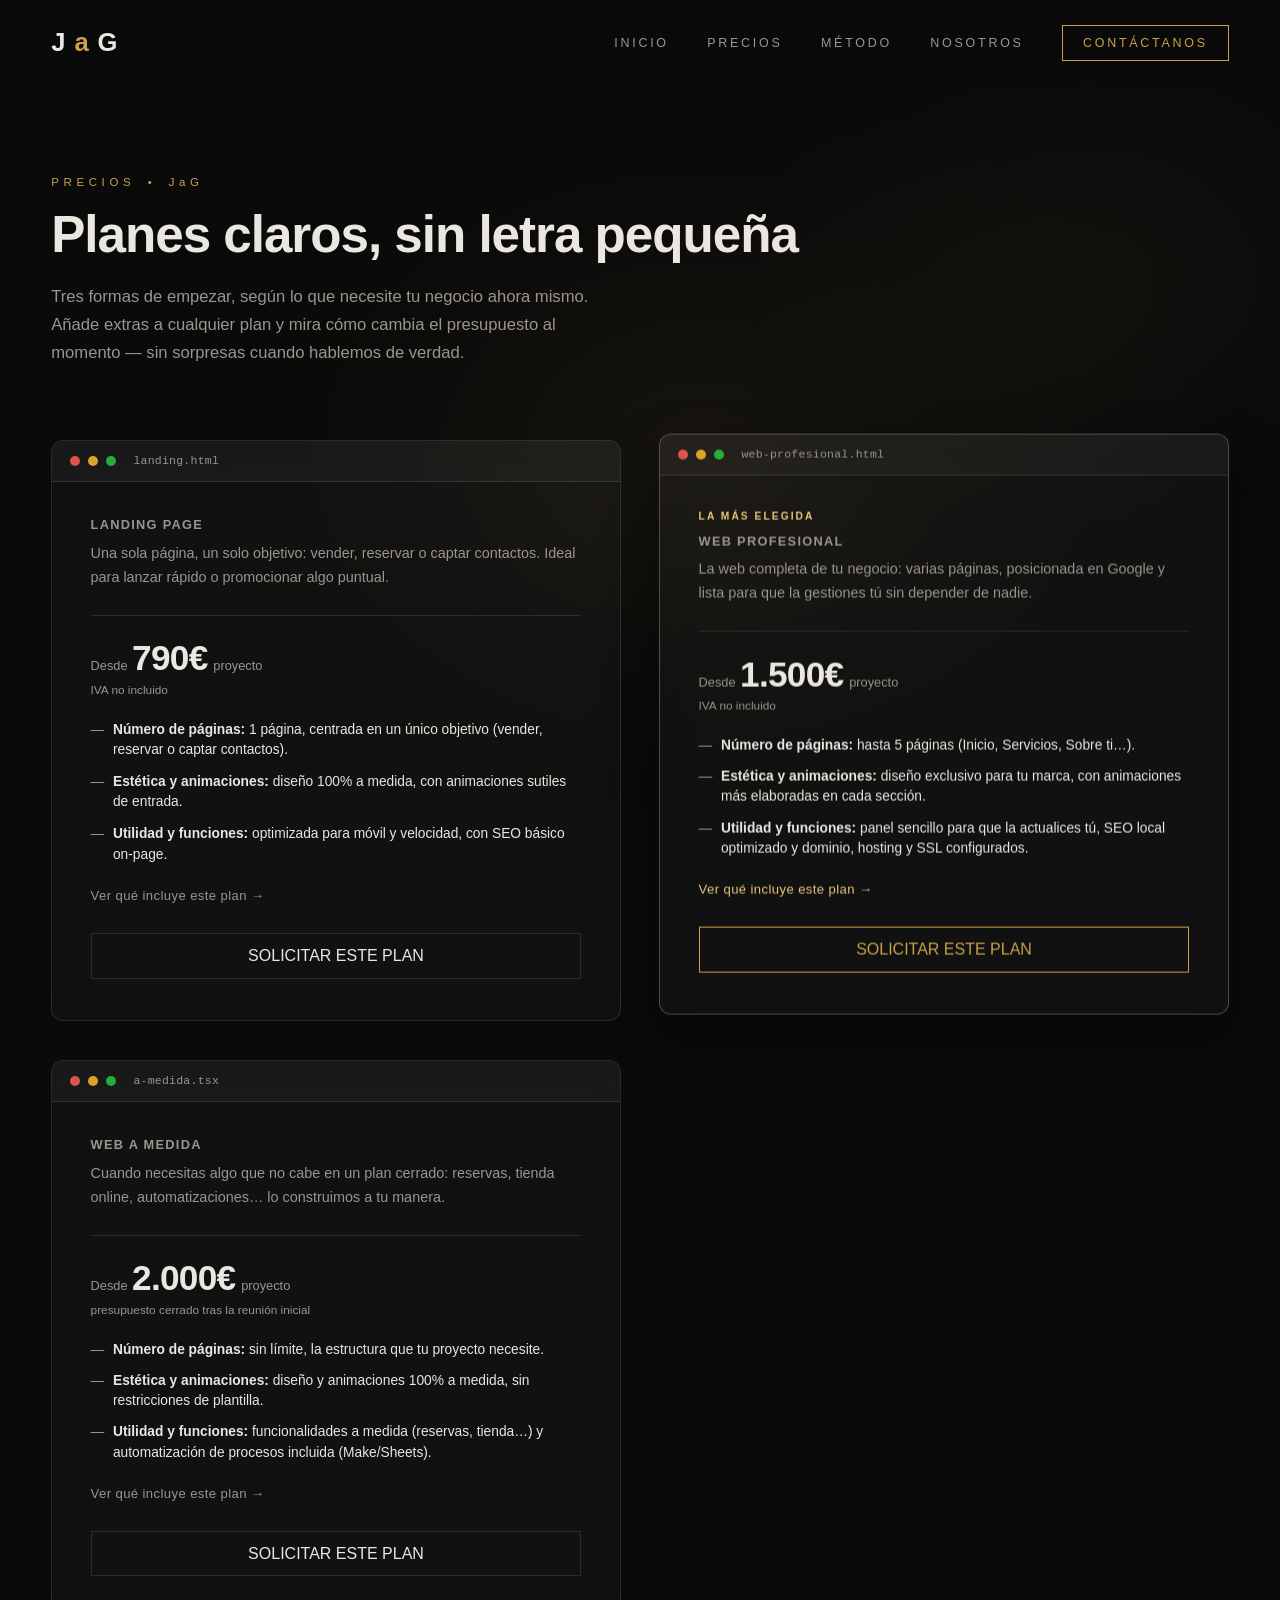
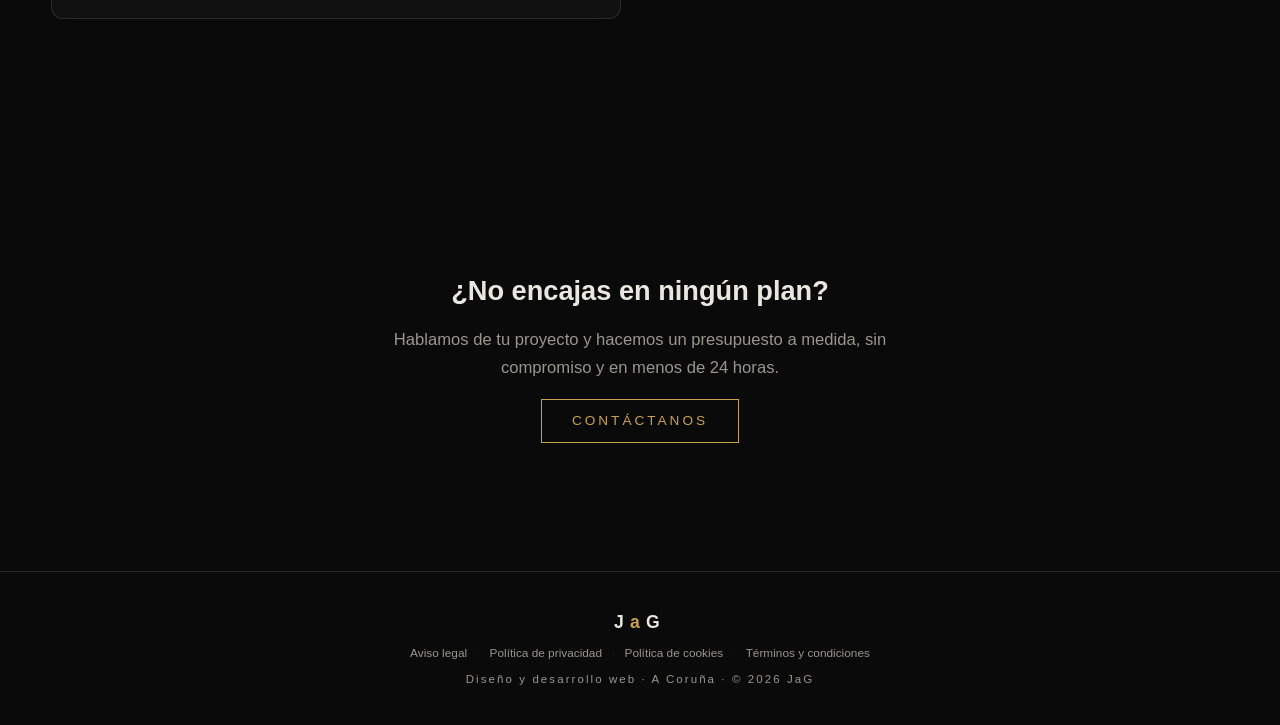
==== commit f99faa22: "Rediseña la sección de precios con estética Apple minimalista Jerarquía tipográfica clara (precio co" ====
--- a/precios.html
+++ b/precios.html
@@ -50,9 +50,12 @@
 
         <!-- Precios EDITAR AQUÍ ✏️ — son orientativos, ajústalos cuando
              quieras a lo que de verdad cobréis (atributo data-base-price
-             en cada .total-amount). Los extras ya no van por plan: están
-             todos en el cuadro compartido .extras-panel, más abajo, y
-             afectan a los 3 totales a la vez. -->
+             en cada .total-amount). Los extras van dentro de cada plan,
+             en su propio .price-card-extras: se despliega al pulsar
+             "SOLICITAR ESTE PLAN" (ver el script al final del archivo).
+             Cada plan solo ofrece los extras que tenga sentido cobrar
+             aparte — si algo ya viene incluido en price-card-list, no
+             se repite abajo como extra de pago. -->
         <div class="price-grid">
           <!-- Plan: Landing Page -->
           <article class="price-card">
@@ -69,7 +72,11 @@
                 contactos. Ideal para lanzar rápido o promocionar algo puntual.
               </p>
               <p class="price-card-price">
-                <span class="price-amount">Desde 790€</span>
+                <span class="price-figure">
+                  <span class="price-eyebrow">Desde</span>
+                  <span class="price-amount">790€</span>
+                  <span class="price-suffix">proyecto</span>
+                </span>
                 <span class="price-note">IVA no incluido</span>
               </p>
               <ul class="price-card-list">
@@ -78,19 +85,155 @@
                 <li><strong>Utilidad y funciones:</strong> optimizada para móvil y velocidad, con SEO básico on-page.</li>
               </ul>
 
-              <p class="price-card-total">
-                <span class="total-label">Total estimado</span>
-                <span class="total-amount" data-base-price="790">790€</span>
-              </p>
-
               <a href="servicios/landing-page.html" class="price-card-link">Ver qué incluye este plan →</a>
-              <a href="index.html#presupuesto" class="cta-button price-card-cta">SOLICITAR ESTE PLAN</a>
+
+              <button type="button" class="cta-button price-card-cta price-card-toggle" aria-expanded="false" aria-controls="extrasLanding">SOLICITAR ESTE PLAN</button>
+
+              <div class="price-card-extras" id="extrasLanding" hidden>
+                <p class="extras-title">Añade extras a este plan</p>
+                <ul class="extras-list">
+                  <li class="extra-item">
+                    <label class="extra-tile">
+                      <input type="checkbox" class="extra-check" data-price="50" />
+                      <span class="extra-tile-icon" aria-hidden="true"><svg viewBox="0 0 24 24" fill="none" stroke="currentColor" stroke-width="1.6" stroke-linecap="round" stroke-linejoin="round"><rect x="3" y="5" width="18" height="14" rx="2"/><path d="M3 7l9 6 9-6"/></svg></span>
+                      <span class="extra-tile-body">
+                        <span class="extra-tile-head">
+                          <span class="extra-name-wrap">
+                            <span class="extra-name">Formulario de contacto<span class="extra-benefit"> — para que te escriban sin salir de la web</span></span>
+                            <button type="button" class="extra-info-btn" aria-expanded="false" aria-label="Qué incluye: Formulario de contacto">?</button>
+                          </span>
+                          <span class="extra-price">+50€</span>
+                        </span>
+                        <span class="extra-explain">Un formulario integrado en tu web para que cualquier visitante te escriba sin salir de la página ni buscar tu email. El mensaje te llega directo a tu correo.</span>
+                      </span>
+                      <span class="extra-tile-check" aria-hidden="true"></span>
+                    </label>
+                  </li>
+
+                  <li class="extra-item extra-item--stepper">
+                    <div class="extra-tile extra-tile--stepper">
+                      <span class="extra-tile-icon" aria-hidden="true"><svg viewBox="0 0 24 24" fill="none" stroke="currentColor" stroke-width="1.6" stroke-linecap="round" stroke-linejoin="round"><path d="M9 15l6-6"/><path d="M8 17H6a4 4 0 0 1 0-8h2"/><path d="M16 7h2a4 4 0 0 1 0 8h-2"/></svg></span>
+                      <span class="extra-tile-body">
+                        <span class="extra-tile-head">
+                          <span class="extra-name-wrap">
+                            <span class="extra-name">Integración de herramientas<span class="extra-benefit"> — conecta tu web con lo que ya usas</span></span>
+                            <button type="button" class="extra-info-btn" aria-expanded="false" aria-label="Qué incluye: Integración de herramientas / automatización">?</button>
+                          </span>
+                          <span class="extra-price">+65€ c/u</span>
+                        </span>
+                        <span class="extra-explain">Conectamos tu web con las herramientas que ya usas — por ejemplo, que cada pedido se guarde solo en una hoja de cálculo, o que te llegue un aviso con cada reserva. Cada conexión de este tipo cuenta como una integración.</span>
+                      </span>
+                      <div class="qty-stepper" data-price-per-unit="65">
+                        <button type="button" class="qty-btn qty-btn--minus" aria-label="Quitar una integración">−</button>
+                        <span class="qty-value" aria-live="polite">0</span>
+                        <button type="button" class="qty-btn qty-btn--plus" aria-label="Añadir una integración">+</button>
+                      </div>
+                    </div>
+                  </li>
+
+                  <li class="extra-item">
+                    <label class="extra-tile">
+                      <input type="checkbox" class="extra-check" data-price="250" />
+                      <span class="extra-tile-icon" aria-hidden="true"><svg viewBox="0 0 24 24" fill="none" stroke="currentColor" stroke-width="1.6" stroke-linecap="round" stroke-linejoin="round"><path d="M3 17l6-6 4 4 8-8"/><path d="M15 7h6v6"/></svg></span>
+                      <span class="extra-tile-body">
+                        <span class="extra-tile-head">
+                          <span class="extra-name-wrap">
+                            <span class="extra-name">Mejora del SEO<span class="extra-benefit"> — para que te encuentren en Google</span></span>
+                            <button type="button" class="extra-info-btn" aria-expanded="false" aria-label="Qué incluye: Mejora del SEO y visibilidad online">?</button>
+                          </span>
+                          <span class="extra-price">+250€</span>
+                        </span>
+                        <span class="extra-explain">Optimizamos tu web para que Google la entienda mejor y la muestre antes cuando alguien busque lo que ofreces — más gente te encuentra sin necesidad de pagar anuncios.</span>
+                      </span>
+                      <span class="extra-tile-check" aria-hidden="true"></span>
+                    </label>
+                  </li>
+
+                  <li class="extra-item">
+                    <label class="extra-tile">
+                      <input type="checkbox" class="extra-check" data-price="500" />
+                      <span class="extra-tile-icon" aria-hidden="true"><svg viewBox="0 0 24 24" fill="none" stroke="currentColor" stroke-width="1.6" stroke-linecap="round" stroke-linejoin="round"><path d="M4 6h10M4 12h6M4 18h13"/><circle cx="17" cy="6" r="2"/><circle cx="13" cy="12" r="2"/><circle cx="20" cy="18" r="2"/></svg></span>
+                      <span class="extra-tile-body">
+                        <span class="extra-tile-head">
+                          <span class="extra-name-wrap">
+                            <span class="extra-name">Panel de administrador<span class="extra-benefit"> — gestiona la web tú mismo</span></span>
+                            <button type="button" class="extra-info-btn" aria-expanded="false" aria-label="Qué incluye: Panel de administrador">?</button>
+                          </span>
+                          <span class="extra-price">+500€</span>
+                        </span>
+                        <span class="extra-explain">Una zona privada de tu web donde puedes cambiar textos, fotos o precios, y gestionar pedidos o reservas tú mismo, sin tocar código ni depender de nosotros para cada cambio.</span>
+                      </span>
+                      <span class="extra-tile-check" aria-hidden="true"></span>
+                    </label>
+                  </li>
+
+                  <li class="extra-item">
+                    <label class="extra-tile">
+                      <input type="checkbox" class="extra-check" data-price="400" />
+                      <span class="extra-tile-icon" aria-hidden="true"><svg viewBox="0 0 24 24" fill="none" stroke="currentColor" stroke-width="1.6" stroke-linecap="round" stroke-linejoin="round"><path d="M21 11.5a8.5 8.5 0 0 1-11.7 7.9L4 21l1.6-5.3A8.5 8.5 0 1 1 21 11.5z"/></svg></span>
+                      <span class="extra-tile-body">
+                        <span class="extra-tile-head">
+                          <span class="extra-name-wrap">
+                            <span class="extra-name">Chatbot<span class="extra-benefit"> — respuestas al instante, 24 horas</span></span>
+                            <button type="button" class="extra-info-btn" aria-expanded="false" aria-label="Qué incluye: Chatbot">?</button>
+                          </span>
+                          <span class="extra-price">+400€</span>
+                        </span>
+                        <span class="extra-explain">Un asistente automático en tu web que responde las preguntas más habituales de tus clientes al momento, a cualquier hora — también fuera de tu horario de atención.</span>
+                      </span>
+                      <span class="extra-tile-check" aria-hidden="true"></span>
+                    </label>
+                  </li>
+
+                  <li class="extra-item">
+                    <label class="extra-tile">
+                      <input type="checkbox" class="extra-check" data-price="750" />
+                      <span class="extra-tile-icon" aria-hidden="true"><svg viewBox="0 0 24 24" fill="currentColor"><path d="M12 2l1.6 6.4L20 10l-6.4 1.6L12 18l-1.6-6.4L4 10l6.4-1.6L12 2z"/></svg></span>
+                      <span class="extra-tile-body">
+                        <span class="extra-tile-head">
+                          <span class="extra-name-wrap">
+                            <span class="extra-name">Agente autónomo de IA<span class="extra-benefit"> — automatiza tareas por ti</span></span>
+                            <button type="button" class="extra-info-btn" aria-expanded="false" aria-label="Qué incluye: Agente autónomo de IA">?</button>
+                          </span>
+                          <span class="extra-price">+750€</span>
+                        </span>
+                        <span class="extra-explain">Un asistente de inteligencia artificial más avanzado que el chatbot: puede completar tareas enteras por su cuenta (por ejemplo, cualificar un cliente o programar una cita) sin que tengas que supervisar cada paso.</span>
+                      </span>
+                      <span class="extra-tile-check" aria-hidden="true"></span>
+                    </label>
+                  </li>
+
+                  <li class="extra-item">
+                    <label class="extra-tile">
+                      <input type="checkbox" class="extra-check" data-price="0" />
+                      <span class="extra-tile-icon" aria-hidden="true"><svg viewBox="0 0 24 24" fill="none" stroke="currentColor" stroke-width="1.6" stroke-linecap="round" stroke-linejoin="round"><path d="M12 3l7 3v6c0 4.5-3 7.5-7 9-4-1.5-7-4.5-7-9V6l7-3z"/></svg></span>
+                      <span class="extra-tile-body">
+                        <span class="extra-tile-head">
+                          <span class="extra-name-wrap">
+                            <span class="extra-name">Mantenimiento y soporte<span class="extra-benefit"> — seguimos ahí después del lanzamiento</span></span>
+                            <button type="button" class="extra-info-btn" aria-expanded="false" aria-label="Qué incluye: Mantenimiento y soporte">?</button>
+                          </span>
+                          <span class="extra-price">Consultar</span>
+                        </span>
+                        <span class="extra-explain">Nos encargamos de que tu web siga funcionando bien con el tiempo: actualizaciones, copias de seguridad y estar disponibles si algo falla o quieres hacer cambios. El precio depende de cuánta atención necesites.</span>
+                      </span>
+                      <span class="extra-tile-check" aria-hidden="true"></span>
+                    </label>
+                  </li>
+                </ul>
+
+                <p class="price-card-total">
+                  <span class="total-label">Total con extras</span>
+                  <span class="total-amount" data-base-price="790">790€</span>
+                </p>
+
+                <a href="index.html#presupuesto" class="cta-button price-card-cta price-card-submit">CONTACTAR →</a>
+              </div>
             </div>
           </article>
 
           <!-- Plan: Web Profesional (destacado) -->
           <article class="price-card price-card--featured">
-            <span class="price-card-badge">LA MÁS ELEGIDA</span>
             <div class="window-bar">
               <span class="editorbar-dot editorbar-dot--red"></span>
               <span class="editorbar-dot editorbar-dot--yellow"></span>
@@ -98,13 +241,18 @@
               <span class="window-bar-file">web-profesional.html</span>
             </div>
             <div class="price-card-body">
+              <span class="price-card-badge">LA MÁS ELEGIDA</span>
               <h2 class="price-card-title">Web Profesional</h2>
               <p class="price-card-desc">
                 La web completa de tu negocio: varias páginas, posicionada en
                 Google y lista para que la gestiones tú sin depender de nadie.
               </p>
               <p class="price-card-price">
-                <span class="price-amount">Desde 1.500€</span>
+                <span class="price-figure">
+                  <span class="price-eyebrow">Desde</span>
+                  <span class="price-amount">1.500€</span>
+                  <span class="price-suffix">proyecto</span>
+                </span>
                 <span class="price-note">IVA no incluido</span>
               </p>
               <ul class="price-card-list">
@@ -113,13 +261,117 @@
                 <li><strong>Utilidad y funciones:</strong> panel sencillo para que la actualices tú, SEO local optimizado y dominio, hosting y SSL configurados.</li>
               </ul>
 
-              <p class="price-card-total">
-                <span class="total-label">Total estimado</span>
-                <span class="total-amount" data-base-price="1500">1.500€</span>
-              </p>
-
               <a href="servicios/web-profesional.html" class="price-card-link">Ver qué incluye este plan →</a>
-              <a href="index.html#presupuesto" class="cta-button price-card-cta">SOLICITAR ESTE PLAN</a>
+
+              <button type="button" class="cta-button price-card-cta price-card-toggle" aria-expanded="false" aria-controls="extrasProfesional">SOLICITAR ESTE PLAN</button>
+
+              <!-- Sin "Mejora del SEO" ni "Panel de administrador": este
+                   plan ya los incluye de base (ver price-card-list arriba),
+                   ofrecerlos aquí como extra de pago sería contradictorio. -->
+              <div class="price-card-extras" id="extrasProfesional" hidden>
+                <p class="extras-title">Añade extras a este plan</p>
+                <ul class="extras-list">
+                  <li class="extra-item">
+                    <label class="extra-tile">
+                      <input type="checkbox" class="extra-check" data-price="50" />
+                      <span class="extra-tile-icon" aria-hidden="true"><svg viewBox="0 0 24 24" fill="none" stroke="currentColor" stroke-width="1.6" stroke-linecap="round" stroke-linejoin="round"><rect x="3" y="5" width="18" height="14" rx="2"/><path d="M3 7l9 6 9-6"/></svg></span>
+                      <span class="extra-tile-body">
+                        <span class="extra-tile-head">
+                          <span class="extra-name-wrap">
+                            <span class="extra-name">Formulario de contacto<span class="extra-benefit"> — para que te escriban sin salir de la web</span></span>
+                            <button type="button" class="extra-info-btn" aria-expanded="false" aria-label="Qué incluye: Formulario de contacto">?</button>
+                          </span>
+                          <span class="extra-price">+50€</span>
+                        </span>
+                        <span class="extra-explain">Un formulario integrado en tu web para que cualquier visitante te escriba sin salir de la página ni buscar tu email. El mensaje te llega directo a tu correo.</span>
+                      </span>
+                      <span class="extra-tile-check" aria-hidden="true"></span>
+                    </label>
+                  </li>
+
+                  <li class="extra-item extra-item--stepper">
+                    <div class="extra-tile extra-tile--stepper">
+                      <span class="extra-tile-icon" aria-hidden="true"><svg viewBox="0 0 24 24" fill="none" stroke="currentColor" stroke-width="1.6" stroke-linecap="round" stroke-linejoin="round"><path d="M9 15l6-6"/><path d="M8 17H6a4 4 0 0 1 0-8h2"/><path d="M16 7h2a4 4 0 0 1 0 8h-2"/></svg></span>
+                      <span class="extra-tile-body">
+                        <span class="extra-tile-head">
+                          <span class="extra-name-wrap">
+                            <span class="extra-name">Integración de herramientas<span class="extra-benefit"> — conecta tu web con lo que ya usas</span></span>
+                            <button type="button" class="extra-info-btn" aria-expanded="false" aria-label="Qué incluye: Integración de herramientas / automatización">?</button>
+                          </span>
+                          <span class="extra-price">+65€ c/u</span>
+                        </span>
+                        <span class="extra-explain">Conectamos tu web con las herramientas que ya usas — por ejemplo, que cada pedido se guarde solo en una hoja de cálculo, o que te llegue un aviso con cada reserva. Cada conexión de este tipo cuenta como una integración.</span>
+                      </span>
+                      <div class="qty-stepper" data-price-per-unit="65">
+                        <button type="button" class="qty-btn qty-btn--minus" aria-label="Quitar una integración">−</button>
+                        <span class="qty-value" aria-live="polite">0</span>
+                        <button type="button" class="qty-btn qty-btn--plus" aria-label="Añadir una integración">+</button>
+                      </div>
+                    </div>
+                  </li>
+
+                  <li class="extra-item">
+                    <label class="extra-tile">
+                      <input type="checkbox" class="extra-check" data-price="400" />
+                      <span class="extra-tile-icon" aria-hidden="true"><svg viewBox="0 0 24 24" fill="none" stroke="currentColor" stroke-width="1.6" stroke-linecap="round" stroke-linejoin="round"><path d="M21 11.5a8.5 8.5 0 0 1-11.7 7.9L4 21l1.6-5.3A8.5 8.5 0 1 1 21 11.5z"/></svg></span>
+                      <span class="extra-tile-body">
+                        <span class="extra-tile-head">
+                          <span class="extra-name-wrap">
+                            <span class="extra-name">Chatbot<span class="extra-benefit"> — respuestas al instante, 24 horas</span></span>
+                            <button type="button" class="extra-info-btn" aria-expanded="false" aria-label="Qué incluye: Chatbot">?</button>
+                          </span>
+                          <span class="extra-price">+400€</span>
+                        </span>
+                        <span class="extra-explain">Un asistente automático en tu web que responde las preguntas más habituales de tus clientes al momento, a cualquier hora — también fuera de tu horario de atención.</span>
+                      </span>
+                      <span class="extra-tile-check" aria-hidden="true"></span>
+                    </label>
+                  </li>
+
+                  <li class="extra-item">
+                    <label class="extra-tile">
+                      <input type="checkbox" class="extra-check" data-price="750" />
+                      <span class="extra-tile-icon" aria-hidden="true"><svg viewBox="0 0 24 24" fill="currentColor"><path d="M12 2l1.6 6.4L20 10l-6.4 1.6L12 18l-1.6-6.4L4 10l6.4-1.6L12 2z"/></svg></span>
+                      <span class="extra-tile-body">
+                        <span class="extra-tile-head">
+                          <span class="extra-name-wrap">
+                            <span class="extra-name">Agente autónomo de IA<span class="extra-benefit"> — automatiza tareas por ti</span></span>
+                            <button type="button" class="extra-info-btn" aria-expanded="false" aria-label="Qué incluye: Agente autónomo de IA">?</button>
+                          </span>
+                          <span class="extra-price">+750€</span>
+                        </span>
+                        <span class="extra-explain">Un asistente de inteligencia artificial más avanzado que el chatbot: puede completar tareas enteras por su cuenta (por ejemplo, cualificar un cliente o programar una cita) sin que tengas que supervisar cada paso.</span>
+                      </span>
+                      <span class="extra-tile-check" aria-hidden="true"></span>
+                    </label>
+                  </li>
+
+                  <li class="extra-item">
+                    <label class="extra-tile">
+                      <input type="checkbox" class="extra-check" data-price="0" />
+                      <span class="extra-tile-icon" aria-hidden="true"><svg viewBox="0 0 24 24" fill="none" stroke="currentColor" stroke-width="1.6" stroke-linecap="round" stroke-linejoin="round"><path d="M12 3l7 3v6c0 4.5-3 7.5-7 9-4-1.5-7-4.5-7-9V6l7-3z"/></svg></span>
+                      <span class="extra-tile-body">
+                        <span class="extra-tile-head">
+                          <span class="extra-name-wrap">
+                            <span class="extra-name">Mantenimiento y soporte<span class="extra-benefit"> — seguimos ahí después del lanzamiento</span></span>
+                            <button type="button" class="extra-info-btn" aria-expanded="false" aria-label="Qué incluye: Mantenimiento y soporte">?</button>
+                          </span>
+                          <span class="extra-price">Consultar</span>
+                        </span>
+                        <span class="extra-explain">Nos encargamos de que tu web siga funcionando bien con el tiempo: actualizaciones, copias de seguridad y estar disponibles si algo falla o quieres hacer cambios. El precio depende de cuánta atención necesites.</span>
+                      </span>
+                      <span class="extra-tile-check" aria-hidden="true"></span>
+                    </label>
+                  </li>
+                </ul>
+
+                <p class="price-card-total">
+                  <span class="total-label">Total con extras</span>
+                  <span class="total-amount" data-base-price="1500">1.500€</span>
+                </p>
+
+                <a href="index.html#presupuesto" class="cta-button price-card-cta price-card-submit">CONTACTAR →</a>
+              </div>
             </div>
           </article>
 
@@ -139,7 +391,11 @@
                 a tu manera.
               </p>
               <p class="price-card-price">
-                <span class="price-amount">Desde 2.000€</span>
+                <span class="price-figure">
+                  <span class="price-eyebrow">Desde</span>
+                  <span class="price-amount">2.000€</span>
+                  <span class="price-suffix">proyecto</span>
+                </span>
                 <span class="price-note">presupuesto cerrado tras la reunión inicial</span>
               </p>
               <ul class="price-card-list">
@@ -148,173 +404,136 @@
                 <li><strong>Utilidad y funciones:</strong> funcionalidades a medida (reservas, tienda…) y automatización de procesos incluida (Make/Sheets).</li>
               </ul>
 
-              <p class="price-card-total">
-                <span class="total-label">Total estimado</span>
-                <span class="total-amount" data-base-price="2000">2.000€</span>
-              </p>
-
               <a href="servicios/a-medida.html" class="price-card-link">Ver qué incluye este plan →</a>
-              <a href="index.html#presupuesto" class="cta-button price-card-cta">SOLICITAR ESTE PLAN</a>
+
+              <button type="button" class="cta-button price-card-cta price-card-toggle" aria-expanded="false" aria-controls="extrasMedida">SOLICITAR ESTE PLAN</button>
+
+              <!-- Sin "Integración de herramientas": este plan ya incluye
+                   automatización de procesos de base (ver price-card-list
+                   arriba), ofrecerla aquí como extra sería contradictorio. -->
+              <div class="price-card-extras" id="extrasMedida" hidden>
+                <p class="extras-title">Añade extras a este plan</p>
+                <ul class="extras-list">
+                  <li class="extra-item">
+                    <label class="extra-tile">
+                      <input type="checkbox" class="extra-check" data-price="50" />
+                      <span class="extra-tile-icon" aria-hidden="true"><svg viewBox="0 0 24 24" fill="none" stroke="currentColor" stroke-width="1.6" stroke-linecap="round" stroke-linejoin="round"><rect x="3" y="5" width="18" height="14" rx="2"/><path d="M3 7l9 6 9-6"/></svg></span>
+                      <span class="extra-tile-body">
+                        <span class="extra-tile-head">
+                          <span class="extra-name-wrap">
+                            <span class="extra-name">Formulario de contacto<span class="extra-benefit"> — para que te escriban sin salir de la web</span></span>
+                            <button type="button" class="extra-info-btn" aria-expanded="false" aria-label="Qué incluye: Formulario de contacto">?</button>
+                          </span>
+                          <span class="extra-price">+50€</span>
+                        </span>
+                        <span class="extra-explain">Un formulario integrado en tu web para que cualquier visitante te escriba sin salir de la página ni buscar tu email. El mensaje te llega directo a tu correo.</span>
+                      </span>
+                      <span class="extra-tile-check" aria-hidden="true"></span>
+                    </label>
+                  </li>
+
+                  <li class="extra-item">
+                    <label class="extra-tile">
+                      <input type="checkbox" class="extra-check" data-price="250" />
+                      <span class="extra-tile-icon" aria-hidden="true"><svg viewBox="0 0 24 24" fill="none" stroke="currentColor" stroke-width="1.6" stroke-linecap="round" stroke-linejoin="round"><path d="M3 17l6-6 4 4 8-8"/><path d="M15 7h6v6"/></svg></span>
+                      <span class="extra-tile-body">
+                        <span class="extra-tile-head">
+                          <span class="extra-name-wrap">
+                            <span class="extra-name">Mejora del SEO<span class="extra-benefit"> — para que te encuentren en Google</span></span>
+                            <button type="button" class="extra-info-btn" aria-expanded="false" aria-label="Qué incluye: Mejora del SEO y visibilidad online">?</button>
+                          </span>
+                          <span class="extra-price">+250€</span>
+                        </span>
+                        <span class="extra-explain">Optimizamos tu web para que Google la entienda mejor y la muestre antes cuando alguien busque lo que ofreces — más gente te encuentra sin necesidad de pagar anuncios.</span>
+                      </span>
+                      <span class="extra-tile-check" aria-hidden="true"></span>
+                    </label>
+                  </li>
+
+                  <li class="extra-item">
+                    <label class="extra-tile">
+                      <input type="checkbox" class="extra-check" data-price="500" />
+                      <span class="extra-tile-icon" aria-hidden="true"><svg viewBox="0 0 24 24" fill="none" stroke="currentColor" stroke-width="1.6" stroke-linecap="round" stroke-linejoin="round"><path d="M4 6h10M4 12h6M4 18h13"/><circle cx="17" cy="6" r="2"/><circle cx="13" cy="12" r="2"/><circle cx="20" cy="18" r="2"/></svg></span>
+                      <span class="extra-tile-body">
+                        <span class="extra-tile-head">
+                          <span class="extra-name-wrap">
+                            <span class="extra-name">Panel de administrador<span class="extra-benefit"> — gestiona la web tú mismo</span></span>
+                            <button type="button" class="extra-info-btn" aria-expanded="false" aria-label="Qué incluye: Panel de administrador">?</button>
+                          </span>
+                          <span class="extra-price">+500€</span>
+                        </span>
+                        <span class="extra-explain">Una zona privada de tu web donde puedes cambiar textos, fotos o precios, y gestionar pedidos o reservas tú mismo, sin tocar código ni depender de nosotros para cada cambio.</span>
+                      </span>
+                      <span class="extra-tile-check" aria-hidden="true"></span>
+                    </label>
+                  </li>
+
+                  <li class="extra-item">
+                    <label class="extra-tile">
+                      <input type="checkbox" class="extra-check" data-price="400" />
+                      <span class="extra-tile-icon" aria-hidden="true"><svg viewBox="0 0 24 24" fill="none" stroke="currentColor" stroke-width="1.6" stroke-linecap="round" stroke-linejoin="round"><path d="M21 11.5a8.5 8.5 0 0 1-11.7 7.9L4 21l1.6-5.3A8.5 8.5 0 1 1 21 11.5z"/></svg></span>
+                      <span class="extra-tile-body">
+                        <span class="extra-tile-head">
+                          <span class="extra-name-wrap">
+                            <span class="extra-name">Chatbot<span class="extra-benefit"> — respuestas al instante, 24 horas</span></span>
+                            <button type="button" class="extra-info-btn" aria-expanded="false" aria-label="Qué incluye: Chatbot">?</button>
+                          </span>
+                          <span class="extra-price">+400€</span>
+                        </span>
+                        <span class="extra-explain">Un asistente automático en tu web que responde las preguntas más habituales de tus clientes al momento, a cualquier hora — también fuera de tu horario de atención.</span>
+                      </span>
+                      <span class="extra-tile-check" aria-hidden="true"></span>
+                    </label>
+                  </li>
+
+                  <li class="extra-item">
+                    <label class="extra-tile">
+                      <input type="checkbox" class="extra-check" data-price="750" />
+                      <span class="extra-tile-icon" aria-hidden="true"><svg viewBox="0 0 24 24" fill="currentColor"><path d="M12 2l1.6 6.4L20 10l-6.4 1.6L12 18l-1.6-6.4L4 10l6.4-1.6L12 2z"/></svg></span>
+                      <span class="extra-tile-body">
+                        <span class="extra-tile-head">
+                          <span class="extra-name-wrap">
+                            <span class="extra-name">Agente autónomo de IA<span class="extra-benefit"> — automatiza tareas por ti</span></span>
+                            <button type="button" class="extra-info-btn" aria-expanded="false" aria-label="Qué incluye: Agente autónomo de IA">?</button>
+                          </span>
+                          <span class="extra-price">+750€</span>
+                        </span>
+                        <span class="extra-explain">Un asistente de inteligencia artificial más avanzado que el chatbot: puede completar tareas enteras por su cuenta (por ejemplo, cualificar un cliente o programar una cita) sin que tengas que supervisar cada paso.</span>
+                      </span>
+                      <span class="extra-tile-check" aria-hidden="true"></span>
+                    </label>
+                  </li>
+
+                  <li class="extra-item">
+                    <label class="extra-tile">
+                      <input type="checkbox" class="extra-check" data-price="0" />
+                      <span class="extra-tile-icon" aria-hidden="true"><svg viewBox="0 0 24 24" fill="none" stroke="currentColor" stroke-width="1.6" stroke-linecap="round" stroke-linejoin="round"><path d="M12 3l7 3v6c0 4.5-3 7.5-7 9-4-1.5-7-4.5-7-9V6l7-3z"/></svg></span>
+                      <span class="extra-tile-body">
+                        <span class="extra-tile-head">
+                          <span class="extra-name-wrap">
+                            <span class="extra-name">Mantenimiento y soporte<span class="extra-benefit"> — seguimos ahí después del lanzamiento</span></span>
+                            <button type="button" class="extra-info-btn" aria-expanded="false" aria-label="Qué incluye: Mantenimiento y soporte">?</button>
+                          </span>
+                          <span class="extra-price">Consultar</span>
+                        </span>
+                        <span class="extra-explain">Nos encargamos de que tu web siga funcionando bien con el tiempo: actualizaciones, copias de seguridad y estar disponibles si algo falla o quieres hacer cambios. El precio depende de cuánta atención necesites.</span>
+                      </span>
+                      <span class="extra-tile-check" aria-hidden="true"></span>
+                    </label>
+                  </li>
+                </ul>
+
+                <p class="price-card-total">
+                  <span class="total-label">Total con extras</span>
+                  <span class="total-amount" data-base-price="2000">2.000€</span>
+                </p>
+
+                <a href="index.html#presupuesto" class="cta-button price-card-cta price-card-submit">CONTACTAR →</a>
+              </div>
             </div>
           </article>
         </div>
 
-        <!-- Extras compartidos EDITAR AQUÍ ✏️ — únicos para los 3 planes:
-             al marcar cualquiera, su precio se suma a los 3 totales a la
-             vez (ver el script al final del archivo). -->
-        <div class="extras-panel">
-          <div class="extras-panel-head">
-            <p class="extras-title">Extras para cualquier plan</p>
-            <h2 class="extras-panel-title">Haz tu web todavía más potente</h2>
-            <p class="extras-panel-lead">
-              Actívalos una vez y se aplican a los 3 planes a la vez: el
-              total estimado de cada tarjeta se actualiza al momento.
-            </p>
-          </div>
-
-          <ul class="extras-list extras-list--panel">
-            <li class="extra-item">
-              <label class="extra-tile">
-                <input type="checkbox" class="extra-check" data-price="50" />
-                <span class="extra-tile-icon" aria-hidden="true">📩</span>
-                <span class="extra-tile-body">
-                  <span class="extra-tile-head">
-                    <span class="extra-name-wrap">
-                      <span class="extra-name">Formulario de contacto</span>
-                      <button type="button" class="extra-info-btn" aria-expanded="false" aria-label="Qué incluye: Formulario de contacto">?</button>
-                    </span>
-                    <span class="extra-price">+50€</span>
-                  </span>
-                  <span class="extra-desc">Que tus clientes te escriban sin salir de la web.</span>
-                  <span class="extra-explain">Un formulario integrado en tu web para que cualquier visitante te escriba sin salir de la página ni buscar tu email. El mensaje te llega directo a tu correo.</span>
-                </span>
-                <span class="extra-tile-check" aria-hidden="true"></span>
-              </label>
-            </li>
-
-            <li class="extra-item extra-item--stepper">
-              <div class="extra-tile extra-tile--stepper" id="integrationsTile">
-                <span class="extra-tile-icon" aria-hidden="true">🔗</span>
-                <span class="extra-tile-body">
-                  <span class="extra-tile-head">
-                    <span class="extra-name-wrap">
-                      <span class="extra-name">Integración de herramientas / automatización</span>
-                      <button type="button" class="extra-info-btn" aria-expanded="false" aria-label="Qué incluye: Integración de herramientas / automatización">?</button>
-                    </span>
-                    <span class="extra-price">+65€ por integración</span>
-                  </span>
-                  <span class="extra-desc">Conecta tu web con las herramientas que ya usas (Make, Sheets, tu CRM…).</span>
-                  <span class="extra-explain">Conectamos tu web con las herramientas que ya usas — por ejemplo, que cada pedido se guarde solo en una hoja de cálculo, o que te llegue un aviso con cada reserva. Cada conexión de este tipo cuenta como una integración.</span>
-                </span>
-                <div class="qty-stepper" data-price-per-unit="65">
-                  <button type="button" class="qty-btn qty-btn--minus" aria-label="Quitar una integración">−</button>
-                  <span class="qty-value" aria-live="polite">0</span>
-                  <button type="button" class="qty-btn qty-btn--plus" aria-label="Añadir una integración">+</button>
-                </div>
-              </div>
-            </li>
-
-            <li class="extra-item">
-              <label class="extra-tile">
-                <input type="checkbox" class="extra-check" data-price="250" />
-                <span class="extra-tile-icon" aria-hidden="true">📈</span>
-                <span class="extra-tile-body">
-                  <span class="extra-tile-head">
-                    <span class="extra-name-wrap">
-                      <span class="extra-name">Mejora del SEO y visibilidad online</span>
-                      <button type="button" class="extra-info-btn" aria-expanded="false" aria-label="Qué incluye: Mejora del SEO y visibilidad online">?</button>
-                    </span>
-                    <span class="extra-price">+250€</span>
-                  </span>
-                  <span class="extra-desc">Sube posiciones en Google y que te encuentren antes que a la competencia.</span>
-                  <span class="extra-explain">Optimizamos tu web para que Google la entienda mejor y la muestre antes cuando alguien busque lo que ofreces — más gente te encuentra sin necesidad de pagar anuncios.</span>
-                </span>
-                <span class="extra-tile-check" aria-hidden="true"></span>
-              </label>
-            </li>
-
-            <li class="extra-item">
-              <label class="extra-tile">
-                <input type="checkbox" class="extra-check" data-price="500" />
-                <span class="extra-tile-icon" aria-hidden="true">🛠️</span>
-                <span class="extra-tile-body">
-                  <span class="extra-tile-head">
-                    <span class="extra-name-wrap">
-                      <span class="extra-name">Panel de administrador</span>
-                      <button type="button" class="extra-info-btn" aria-expanded="false" aria-label="Qué incluye: Panel de administrador">?</button>
-                    </span>
-                    <span class="extra-price">+500€</span>
-                  </span>
-                  <span class="extra-desc">Gestiona contenido, pedidos o reservas tú mismo, sin tocar código.</span>
-                  <span class="extra-explain">Una zona privada de tu web donde puedes cambiar textos, fotos o precios, y gestionar pedidos o reservas tú mismo, sin tocar código ni depender de nosotros para cada cambio.</span>
-                </span>
-                <span class="extra-tile-check" aria-hidden="true"></span>
-              </label>
-            </li>
-
-            <li class="extra-item">
-              <label class="extra-tile">
-                <input type="checkbox" class="extra-check" data-price="400" />
-                <span class="extra-tile-icon" aria-hidden="true">💬</span>
-                <span class="extra-tile-body">
-                  <span class="extra-tile-head">
-                    <span class="extra-name-wrap">
-                      <span class="extra-name">Chatbot</span>
-                      <button type="button" class="extra-info-btn" aria-expanded="false" aria-label="Qué incluye: Chatbot">?</button>
-                    </span>
-                    <span class="extra-price">+400€</span>
-                  </span>
-                  <span class="extra-desc">Responde dudas y capta clientes las 24 horas, también mientras duermes.</span>
-                  <span class="extra-explain">Un asistente automático en tu web que responde las preguntas más habituales de tus clientes al momento, a cualquier hora — también fuera de tu horario de atención.</span>
-                </span>
-                <span class="extra-tile-check" aria-hidden="true"></span>
-              </label>
-            </li>
-
-            <li class="extra-item">
-              <label class="extra-tile">
-                <input type="checkbox" class="extra-check" data-price="750" />
-                <span class="extra-tile-icon" aria-hidden="true">🤖</span>
-                <span class="extra-tile-body">
-                  <span class="extra-tile-head">
-                    <span class="extra-name-wrap">
-                      <span class="extra-name">Agente autónomo de IA</span>
-                      <button type="button" class="extra-info-btn" aria-expanded="false" aria-label="Qué incluye: Agente autónomo de IA">?</button>
-                    </span>
-                    <span class="extra-price">+750€</span>
-                  </span>
-                  <span class="extra-desc">Automatiza tareas complejas de principio a fin, sin supervisión constante.</span>
-                  <span class="extra-explain">Un asistente de inteligencia artificial más avanzado que el chatbot: puede completar tareas enteras por su cuenta (por ejemplo, cualificar un cliente o programar una cita) sin que tengas que supervisar cada paso.</span>
-                </span>
-                <span class="extra-tile-check" aria-hidden="true"></span>
-              </label>
-            </li>
-
-            <li class="extra-item">
-              <label class="extra-tile">
-                <input type="checkbox" class="extra-check" data-price="0" />
-                <span class="extra-tile-icon" aria-hidden="true">🛡️</span>
-                <span class="extra-tile-body">
-                  <span class="extra-tile-head">
-                    <span class="extra-name-wrap">
-                      <span class="extra-name">Mantenimiento y soporte</span>
-                      <button type="button" class="extra-info-btn" aria-expanded="false" aria-label="Qué incluye: Mantenimiento y soporte">?</button>
-                    </span>
-                    <span class="extra-price">Consultar</span>
-                  </span>
-                  <span class="extra-desc">Estamos ahí después del lanzamiento, cuando lo necesites.</span>
-                  <span class="extra-explain">Nos encargamos de que tu web siga funcionando bien con el tiempo: actualizaciones, copias de seguridad y estar disponibles si algo falla o quieres hacer cambios. El precio depende de cuánta atención necesites.</span>
-                </span>
-                <span class="extra-tile-check" aria-hidden="true"></span>
-              </label>
-            </li>
-          </ul>
-
-          <div class="extras-summary">
-            <span class="extras-summary-label">Tu configuración</span>
-            <span class="extras-summary-value" id="extrasSummaryValue">Todavía no has añadido ningún extra</span>
-          </div>
-        </div>
       </div>
     </section>
 
@@ -390,83 +609,75 @@
       });
     });
 
-    /* Extras "a lo Apple", en un único cuadro compartido: cada tarjeta
-       marcada (o la cantidad de integraciones) suma su precio y el
-       resultado se aplica a los 3 totales a la vez, en tiempo real —
-       nunca toca el precio base mostrado arriba (.price-amount). */
-    const extrasPanel = document.querySelector('.extras-panel');
-    const totalEls = document.querySelectorAll('.total-amount');
-    const qtyStepper = extrasPanel ? extrasPanel.querySelector('.qty-stepper') : null;
-    const qtyValueEl = qtyStepper ? qtyStepper.querySelector('.qty-value') : null;
-    const integrationsTile = document.getElementById('integrationsTile');
-    const summaryValueEl = document.getElementById('extrasSummaryValue');
-    const QTY_MIN = 0;
-    const QTY_MAX = 20;
-
-    function getQty() {
-      return qtyValueEl ? parseInt(qtyValueEl.textContent, 10) || 0 : 0;
-    }
-
-    if (extrasPanel && totalEls.length) {
-      const checks = extrasPanel.querySelectorAll('.extra-check');
-
-      function extrasTotal() {
-        let sum = 0;
+    /* Botón "SOLICITAR ESTE PLAN": despliega/oculta el panel de extras
+       de ESA tarjeta (cada plan lleva el suyo propio, no se comparten
+       entre planes — ver .price-card-extras en el HTML). */
+    document.querySelectorAll('.price-card-toggle').forEach((btn) => {
+      btn.addEventListener('click', () => {
+        const panel = document.getElementById(btn.getAttribute('aria-controls'));
+        if (!panel) return;
+        const opening = panel.hidden;
+        panel.hidden = !opening;
+        btn.setAttribute('aria-expanded', String(opening));
+      });
+    });
+
+    /* Extras "a lo Apple", uno por tarjeta (ya no un cuadro compartido):
+       cada checkbox marcado (o la cantidad de integraciones, en las
+       tarjetas que tienen ese paso a paso) suma su precio SOLO al total
+       de SU propia tarjeta — nunca toca el precio base de arriba
+       (.price-amount) ni el de las otras tarjetas. */
+    document.querySelectorAll('.price-card').forEach((card) => {
+      const totalEl = card.querySelector('.total-amount');
+      if (!totalEl) return; // esta tarjeta no tiene panel de extras
+
+      const checks = card.querySelectorAll('.extra-check');
+      const qtyStepper = card.querySelector('.qty-stepper');
+      const qtyValueEl = qtyStepper ? qtyStepper.querySelector('.qty-value') : null;
+      const QTY_MIN = 0;
+      const QTY_MAX = 20;
+
+      function getQty() {
+        return qtyValueEl ? parseInt(qtyValueEl.textContent, 10) || 0 : 0;
+      }
+
+      function updateTotal() {
+        const basePrice = parseFloat(totalEl.dataset.basePrice, 10) || 0;
+        let sum = basePrice;
         checks.forEach((check) => {
           if (check.checked) sum += parseFloat(check.dataset.price, 10) || 0;
         });
         if (qtyStepper) {
           sum += getQty() * (parseFloat(qtyStepper.dataset.pricePerUnit, 10) || 0);
         }
-        return sum;
+        const next = `${sum.toLocaleString('es-ES')}€`;
+        if (totalEl.textContent === next) return;
+        // Transición puramente visual (ver .total-amount.is-updating en
+        // styles.css): no cambia el cálculo de arriba, solo suaviza el
+        // cambio de cifra con un breve fundido en vez de un salto brusco.
+        totalEl.classList.add('is-updating');
+        totalEl.textContent = next;
+        requestAnimationFrame(() => totalEl.classList.remove('is-updating'));
       }
 
-      function updateSummary(extras) {
-        if (!summaryValueEl) return;
-        let count = 0;
-        checks.forEach((check) => { if (check.checked) count += 1; });
-        const qty = getQty();
-        if (qty > 0) count += 1;
-
-        if (count === 0) {
-          summaryValueEl.textContent = 'Todavía no has añadido ningún extra';
-        } else {
-          const noun = count === 1 ? 'extra añadido' : 'extras añadidos';
-          summaryValueEl.textContent = `${count} ${noun} · +${extras.toLocaleString('es-ES')}€ sobre el plan base`;
-        }
-      }
-
-      function updateAllTotals() {
-        const extras = extrasTotal();
-        totalEls.forEach((totalEl) => {
-          const basePrice = parseFloat(totalEl.dataset.basePrice, 10) || 0;
-          totalEl.textContent = `${(basePrice + extras).toLocaleString('es-ES')}€`;
-        });
-        updateSummary(extras);
-      }
-
-      checks.forEach((check) => check.addEventListener('change', updateAllTotals));
+      checks.forEach((check) => check.addEventListener('change', updateTotal));
 
       if (qtyStepper && qtyValueEl) {
         const minusBtn = qtyStepper.querySelector('.qty-btn--minus');
         const plusBtn = qtyStepper.querySelector('.qty-btn--plus');
 
         function setQty(next) {
-          const clamped = Math.min(QTY_MAX, Math.max(QTY_MIN, next));
-          qtyValueEl.textContent = String(clamped);
-          if (integrationsTile) integrationsTile.classList.toggle('is-active', clamped > 0);
-          updateAllTotals();
+          qtyValueEl.textContent = String(Math.min(QTY_MAX, Math.max(QTY_MIN, next)));
+          updateTotal();
         }
 
         minusBtn.addEventListener('click', () => setQty(getQty() - 1));
         plusBtn.addEventListener('click', () => setQty(getQty() + 1));
       }
-
-      updateAllTotals();
-    }
-
-    /* Botón "SOLICITAR ESTE PLAN" de cada tarjeta: antes de seguir el
-       enlace a index.html#presupuesto (que abre el modal de contacto
+    });
+
+    /* Enlace "CONTACTAR →" al final de cada panel de extras: antes de
+       seguir a index.html#presupuesto (que abre el modal de contacto
        que ya existe), deja en sessionStorage un resumen del plan y los
        extras elegidos, para que el formulario llegue precargado — el
        usuario sigue teniendo que rellenar sus datos de contacto, igual
@@ -480,17 +691,23 @@
       ];
 
       const extras = [];
-      if (extrasPanel) {
-        extrasPanel.querySelectorAll('.extra-check:checked').forEach((check) => {
-          const name = check.closest('.extra-tile')?.querySelector('.extra-name');
-          if (!name) return;
-          const price = parseFloat(check.dataset.price, 10) || 0;
-          extras.push(price > 0 ? `${name.textContent.trim()} (+${price}€)` : name.textContent.trim());
-        });
-        const qty = getQty();
-        if (qty > 0 && qtyStepper) {
+      card.querySelectorAll('.extra-check:checked').forEach((check) => {
+        const name = check.closest('.extra-tile')?.querySelector('.extra-name');
+        if (!name) return;
+        // Solo el nombre, sin el texto de beneficio (.extra-benefit) que
+        // va después — ese es copy de venta para la propia tarjeta, no
+        // algo que deba colarse en el resumen que llega al formulario.
+        const nameText = (name.childNodes[0]?.textContent || name.textContent).trim();
+        const price = parseFloat(check.dataset.price, 10) || 0;
+        extras.push(price > 0 ? `${nameText} (+${price}€)` : nameText);
+      });
+      const qtyStepper = card.querySelector('.qty-stepper');
+      if (qtyStepper) {
+        const qtyValueEl = qtyStepper.querySelector('.qty-value');
+        const qty = qtyValueEl ? parseInt(qtyValueEl.textContent, 10) || 0 : 0;
+        if (qty > 0) {
           const unit = parseFloat(qtyStepper.dataset.pricePerUnit, 10) || 0;
-          extras.push(`Integración de herramientas / automatización ×${qty} (+${qty * unit}€)`);
+          extras.push(`Integración de herramientas ×${qty} (+${qty * unit}€)`);
         }
       }
       lines.push(extras.length ? `Extras incluidos: ${extras.join(', ')}` : 'Extras incluidos: ninguno');
@@ -498,7 +715,7 @@
       return lines.join('\n');
     }
 
-    document.querySelectorAll('.price-card-cta').forEach((btn) => {
+    document.querySelectorAll('.price-card-submit').forEach((btn) => {
       btn.addEventListener('click', () => {
         const card = btn.closest('.price-card');
         if (!card) return;
--- a/styles.css
+++ b/styles.css
@@ -180,6 +180,16 @@
 
 /* Botón destacado (boxed) */
 .cta-button {
+  /* appearance/background/font/cursor: esta clase también se usa en
+     <button> (cerrar modales, "SOLICITAR ESTE PLAN"…), no solo en <a>.
+     Sin este reset, un <button> se ve con el fondo blanco y la fuente
+     del sistema de su navegador en vez del hueco dorado transparente
+     que sí tienen los enlaces por defecto. */
+  appearance: none;
+  -webkit-appearance: none;
+  background: none;
+  font: inherit;
+  cursor: pointer;
   border: 1px solid var(--gold);
   color: var(--gold) !important;
   padding: 0.8em 1.6em;
@@ -873,32 +883,32 @@
 }
 .price-card:hover::after { opacity: 1; }
 
-/* El plan destacado: borde dorado permanente + ligera elevación.
-   La elevación se suma (no sustituye) al arrastre: por eso se combina
-   en el propio transform en vez de fijarlo aparte. */
+/* El plan destacado: antes llevaba fondo dorado + resplandor de color +
+   una elevación marcada. Rediseño "a lo Apple": el énfasis se reduce a
+   un borde apenas más claro y una elevación mínima — nunca un cartel
+   de color. La elevación se suma (no sustituye) al arrastre: por eso
+   se combina en el propio transform en vez de fijarlo aparte. */
 .price-card--featured {
-  border-color: rgba(201, 162, 75, 0.55);
-  background: rgba(201, 162, 75, 0.05);
-  box-shadow: 0 24px 70px rgba(0, 0, 0, 0.45), 0 0 50px rgba(201, 162, 75, 0.1);
+  border-color: rgba(234, 231, 224, 0.28);
+  box-shadow: 0 20px 50px rgba(0, 0, 0, 0.4);
 }
 @media (min-width: 860px) {
   .price-card--featured {
-    transform: translate(var(--drag-x, 0px), calc(-0.9rem + var(--drag-y, 0px)));
+    transform: translate(var(--drag-x, 0px), calc(-0.4rem + var(--drag-y, 0px)));
   }
 }
 
+/* Antes era una pastilla dorada rellena en la esquina, tipo sticker.
+   Ahora es una etiqueta de texto, discreta, encima del nombre del plan
+   — el acento dorado se reserva para el precio y el CTA principal. */
 .price-card-badge {
-  position: absolute;
-  top: 0.62rem;
-  right: 1.1rem;
-  z-index: 2;
-  font-size: 0.62rem;
-  font-weight: 700;
-  letter-spacing: 0.16em;
-  color: #0a0a0a;
-  background: linear-gradient(100deg, var(--gold), var(--gold-bright));
-  padding: 0.35em 0.7em;
-  border-radius: 999px;
+  display: block;
+  margin-bottom: 0.7rem;
+  font-size: 0.64rem;
+  font-weight: 600;
+  letter-spacing: 0.2em;
+  text-transform: uppercase;
+  color: var(--gold-bright);
 }
 
 .price-card-body {
@@ -911,14 +921,21 @@
   flex: 1 1 auto;
 }
 
+/* Nombre del plan: antes competía en tamaño con el precio. Ahora es
+   pequeño, en mayúsculas y con letter-spacing — una etiqueta, no un
+   titular — para que el único punto de énfasis real sea el precio. */
 .price-card-title {
-  font-size: 1.3rem;
-  font-weight: 700;
+  font-size: 0.8rem;
+  font-weight: 600;
+  letter-spacing: 0.1em;
+  text-transform: uppercase;
+  color: var(--text-dim);
 }
 
 .price-card-desc {
-  margin-top: 0.7rem;
-  color: var(--text-dim);
+  margin-top: 0.6rem;
+  color: var(--text-dim);
+  font-weight: 300;
   line-height: 1.65;
   font-size: 0.9rem;
 }
@@ -932,15 +949,34 @@
   gap: 0.3rem;
 }
 
+/* "Desde" / "790€" / "proyecto": el número es lo único con peso fuerte;
+   el prefijo y el sufijo van pequeños y en gris, nunca dentro del
+   propio número — así el precio se lee de un vistazo. */
+.price-figure {
+  display: flex;
+  align-items: baseline;
+  flex-wrap: wrap;
+}
+
+.price-eyebrow,
+.price-suffix {
+  font-size: 0.8rem;
+  font-weight: 400;
+  color: var(--text-dim);
+}
+.price-eyebrow { margin-right: 0.35em; }
+.price-suffix { margin-left: 0.45em; }
+
 .price-amount {
   font-size: clamp(1.8rem, 3vw, 2.2rem);
-  font-weight: 800;
+  font-weight: 700;
   letter-spacing: -0.02em;
-  color: var(--gold-bright);
+  color: var(--text);
 }
 
 .price-note {
   font-size: 0.74rem;
+  font-weight: 300;
   color: var(--text-dim);
 }
 
@@ -961,21 +997,23 @@
   content: "—";
   position: absolute;
   left: 0;
-  color: var(--gold);
-}
-
-/* ---------- Extras configurables (estilo "configura tu Mac/iPhone") ----------
-   Un único cuadro compartido bajo el .price-grid (.extras-panel, más
-   abajo): cada tarjeta marcada (o la cantidad de integraciones) suma su
-   precio a los 3 totales a la vez (.total-amount), sin tocar nunca el
-   precio base de arriba (.price-amount) — ver el script de precios.html. */
+  color: var(--text-dim);
+}
+
+/* ---------- Extras configurables ----------
+   Cada tarjeta de plan despliega su propio bloque de extras al pulsar
+   "SOLICITAR ESTE PLAN" (ver .price-card-extras y el script de
+   precios.html). Lo marcado suma al total de esa tarjeta
+   (.total-amount) sin tocar nunca el precio base de arriba
+   (.price-amount). El acento dorado se reserva para el CTA del plan
+   destacado, así que aquí todo el feedback de selección es monocromo. */
 
 .extras-title {
-  font-size: 0.72rem;
-  font-weight: 700;
+  font-size: 0.7rem;
+  font-weight: 600;
   letter-spacing: 0.14em;
   text-transform: uppercase;
-  color: var(--gold);
+  color: var(--text-dim);
   margin-bottom: 0.9rem;
 }
 
@@ -984,54 +1022,14 @@
   gap: 0.6rem;
 }
 
-.extra-name { color: var(--text); }
+.extra-name { color: var(--text); font-weight: 400; }
+.extra-benefit { color: var(--text-dim); font-weight: 300; }
 
 .extra-price {
-  color: var(--gold);
-  font-weight: 600;
-  font-size: 0.8rem;
+  color: var(--text-dim);
+  font-weight: 500;
+  font-size: 0.78rem;
   white-space: nowrap;
-}
-
-/* ---------- Cuadro de extras compartido (bajo el .price-grid) ----------
-   Reemplaza los extras por plan: se marcan una vez y afectan a los 3
-   totales a la vez. Inspirado en configuradores "a lo Apple": tarjetas
-   con icono + beneficio + precio, que se iluminan en dorado al
-   marcarlas, para que añadir extras dé gusto en vez de dar pereza. */
-.extras-panel {
-  margin-top: clamp(2.5rem, 5vw, 3.5rem);
-  padding: clamp(1.8rem, 3.5vw, 2.6rem);
-  border: 1px solid var(--line);
-  border-radius: 16px;
-  background: rgba(255, 255, 255, 0.03);
-  backdrop-filter: blur(14px);
-  -webkit-backdrop-filter: blur(14px);
-}
-
-.extras-panel-head {
-  margin-bottom: 2rem;
-  text-align: center;
-}
-.extras-panel-head .extras-title { margin-bottom: 0.6rem; }
-
-.extras-panel-title {
-  font-size: clamp(1.4rem, 2.6vw, 1.9rem);
-  font-weight: 800;
-  letter-spacing: -0.01em;
-}
-
-.extras-panel-lead {
-  max-width: 34rem;
-  margin-inline: auto;
-  margin-top: 0.7rem;
-  color: var(--text-dim);
-  font-size: 0.9rem;
-  line-height: 1.6;
-}
-
-.extras-list--panel {
-  grid-template-columns: repeat(auto-fit, minmax(min(100%, 20rem), 1fr));
-  gap: 1rem;
 }
 
 /* Tarjeta de extra: icono + nombre/precio + beneficio, con un check
@@ -1053,17 +1051,16 @@
 }
 
 .extra-tile:hover {
-  border-color: rgba(201, 162, 75, 0.4);
+  border-color: rgba(234, 231, 224, 0.3);
   transform: translateY(-3px);
 }
 
-/* Estado "añadido": borde y fondo dorados, como si acabaras de meter
-   algo al carrito — el refuerzo visual que anima a seguir añadiendo */
+/* Estado "añadido": un borde y fondo apenas más claros, sin brillo ni
+   color — el acento dorado se reserva para el CTA del plan destacado. */
 .extra-tile:has(.extra-check:checked),
 .extra-tile.is-active {
-  border-color: var(--gold);
-  background: rgba(201, 162, 75, 0.09);
-  box-shadow: 0 10px 28px rgba(201, 162, 75, 0.14);
+  border-color: rgba(234, 231, 224, 0.45);
+  background: rgba(255, 255, 255, 0.05);
 }
 
 .extra-check {
@@ -1074,15 +1071,26 @@
   pointer-events: none;
 }
 .extra-check:focus-visible ~ .extra-tile-check {
-  outline: 2px solid var(--gold);
+  outline: 2px solid var(--text-dim);
   outline-offset: 2px;
 }
 
 .extra-tile-icon {
   flex-shrink: 0;
   margin-top: 0.1rem;
-  font-size: 1.35rem;
-  line-height: 1;
+  width: 1.15rem;
+  height: 1.15rem;
+  color: var(--text-dim);
+  display: inline-flex;
+}
+.extra-tile-icon svg {
+  width: 100%;
+  height: 100%;
+  display: block;
+}
+.extra-tile:has(.extra-check:checked) .extra-tile-icon,
+.extra-tile.is-active .extra-tile-icon {
+  color: var(--text);
 }
 
 .extra-tile-body {
@@ -1100,7 +1108,7 @@
   justify-content: space-between;
   gap: 0.3rem 0.6rem;
 }
-.extra-tile-head .extra-name { font-weight: 600; font-size: 0.92rem; }
+.extra-tile-head .extra-name { font-weight: 500; font-size: 0.92rem; }
 
 .extra-name-wrap {
   display: inline-flex;
@@ -1130,9 +1138,9 @@
 }
 .extra-info-btn:hover,
 .extra-info-btn[aria-expanded="true"] {
-  border-color: var(--gold);
-  color: var(--gold-bright);
-  background: rgba(201, 162, 75, 0.12);
+  border-color: var(--text-dim);
+  color: var(--text);
+  background: rgba(255, 255, 255, 0.06);
 }
 
 .extra-desc {
@@ -1168,15 +1176,15 @@
   transition: border-color 0.3s ease, background 0.3s ease;
 }
 .extra-check:checked ~ .extra-tile-check {
-  border-color: var(--gold);
-  background: linear-gradient(135deg, var(--gold), var(--gold-bright));
+  border-color: var(--text);
+  background: var(--text);
 }
 .extra-tile-check::after {
   content: "";
   width: 0.5rem;
   height: 0.3rem;
-  border-left: 2px solid #0a0a0a;
-  border-bottom: 2px solid #0a0a0a;
+  border-left: 2px solid var(--bg);
+  border-bottom: 2px solid var(--bg);
   transform: rotate(-45deg) translateY(-1px);
   opacity: 0;
   transition: opacity 0.2s ease;
@@ -1212,8 +1220,8 @@
   transition: border-color 0.25s ease, background 0.25s ease, color 0.25s ease, transform 0.15s ease;
 }
 .qty-btn:hover {
-  border-color: var(--gold);
-  color: var(--gold-bright);
+  border-color: var(--text-dim);
+  color: var(--text);
 }
 .qty-btn:active { transform: scale(0.92); }
 
@@ -1221,37 +1229,8 @@
   min-width: 1.7rem;
   text-align: center;
   font-size: 1.2rem;
-  font-weight: 800;
-  color: var(--gold-bright);
-}
-
-/* Resumen en vivo: "llevas X extras añadidos, +Y€" — cierra el bucle
-   de incentivo con un número que crece cada vez que marcas algo */
-.extras-summary {
-  margin-top: 1.8rem;
-  padding: 1rem 1.3rem;
-  border-radius: 12px;
-  border: 1px dashed rgba(201, 162, 75, 0.45);
-  background: rgba(201, 162, 75, 0.07);
-  display: flex;
-  align-items: center;
-  justify-content: space-between;
-  gap: 1rem;
-  flex-wrap: wrap;
-}
-
-.extras-summary-label {
-  font-size: 0.72rem;
   font-weight: 700;
-  letter-spacing: 0.12em;
-  text-transform: uppercase;
-  color: var(--text-dim);
-}
-
-.extras-summary-value {
-  font-size: 0.98rem;
-  font-weight: 700;
-  color: var(--gold-bright);
+  color: var(--text);
 }
 
 .price-card-total {
@@ -1271,15 +1250,52 @@
 
 .total-amount {
   font-size: 1.3rem;
-  font-weight: 800;
-  color: var(--gold-bright);
-}
+  font-weight: 700;
+  color: var(--text);
+  transition: opacity 0.18s ease;
+}
+.total-amount.is-updating { opacity: 0.4; }
 
 .price-card-cta {
   margin-top: 1.8rem;
   width: 100%;
   text-align: center;
 }
+
+/* Jerarquía de acento: el dorado se reserva para el CTA del plan
+   destacado. Landing y A Medida usan un botón secundario, discreto —
+   borde fino y sin relleno — para que el ojo vaya primero al
+   recomendado. Mismo tamaño/tacto que .cta-button, solo cambia color. */
+.price-card:not(.price-card--featured) .price-card-cta {
+  border-color: var(--line);
+  color: var(--text) !important;
+}
+.price-card:not(.price-card--featured) .price-card-cta:hover {
+  border-color: var(--text-dim);
+  background: rgba(255, 255, 255, 0.06);
+  color: var(--text) !important;
+  box-shadow: none;
+}
+
+/* Panel de extras de cada tarjeta — se despliega al pulsar "SOLICITAR
+   ESTE PLAN" (ver el <script> de precios.html). Reutiliza .extras-list/
+   .extra-tile tal cual (sin el modificador --panel de varias columnas,
+   así que caen solas en una sola columna, más cómoda en el ancho
+   estrecho de una tarjeta) y solo ajusta espaciados/tamaños para que
+   quepan sin agobiar dentro de la tarjeta. */
+.price-card-extras {
+  margin-top: 1.4rem;
+  padding-top: 1.4rem;
+  border-top: 1px dashed var(--line);
+}
+.price-card-extras .extras-title { margin-bottom: 0.8rem; }
+.price-card-extras .extras-list { gap: 0.5rem; }
+.price-card-extras .extra-tile { padding: 0.7rem 0.8rem; gap: 0.6rem; }
+.price-card-extras .extra-tile-icon { width: 1rem; height: 1rem; }
+.price-card-extras .extra-tile-head .extra-name { font-size: 0.82rem; }
+.price-card-extras .extra-price { font-size: 0.72rem; }
+.price-card-extras .extra-explain { font-size: 0.74rem; }
+.price-card-extras .price-card-total { margin-top: 1.2rem; }
 
 /* Enlace a la subpágina de explicación de cada plan */
 .price-card-link {
@@ -1287,12 +1303,18 @@
   margin-top: 1.4rem;
   font-size: 0.82rem;
   letter-spacing: 0.03em;
-  color: var(--gold);
+  color: var(--text-dim);
   border-bottom: 1px solid transparent;
   transition: color 0.3s ease, border-color 0.3s ease;
 }
 .price-card-link:hover {
+  color: var(--text);
+  border-bottom-color: var(--text-dim);
+}
+.price-card--featured .price-card-link {
   color: var(--gold-bright);
+}
+.price-card--featured .price-card-link:hover {
   border-bottom-color: var(--gold-bright);
 }
 
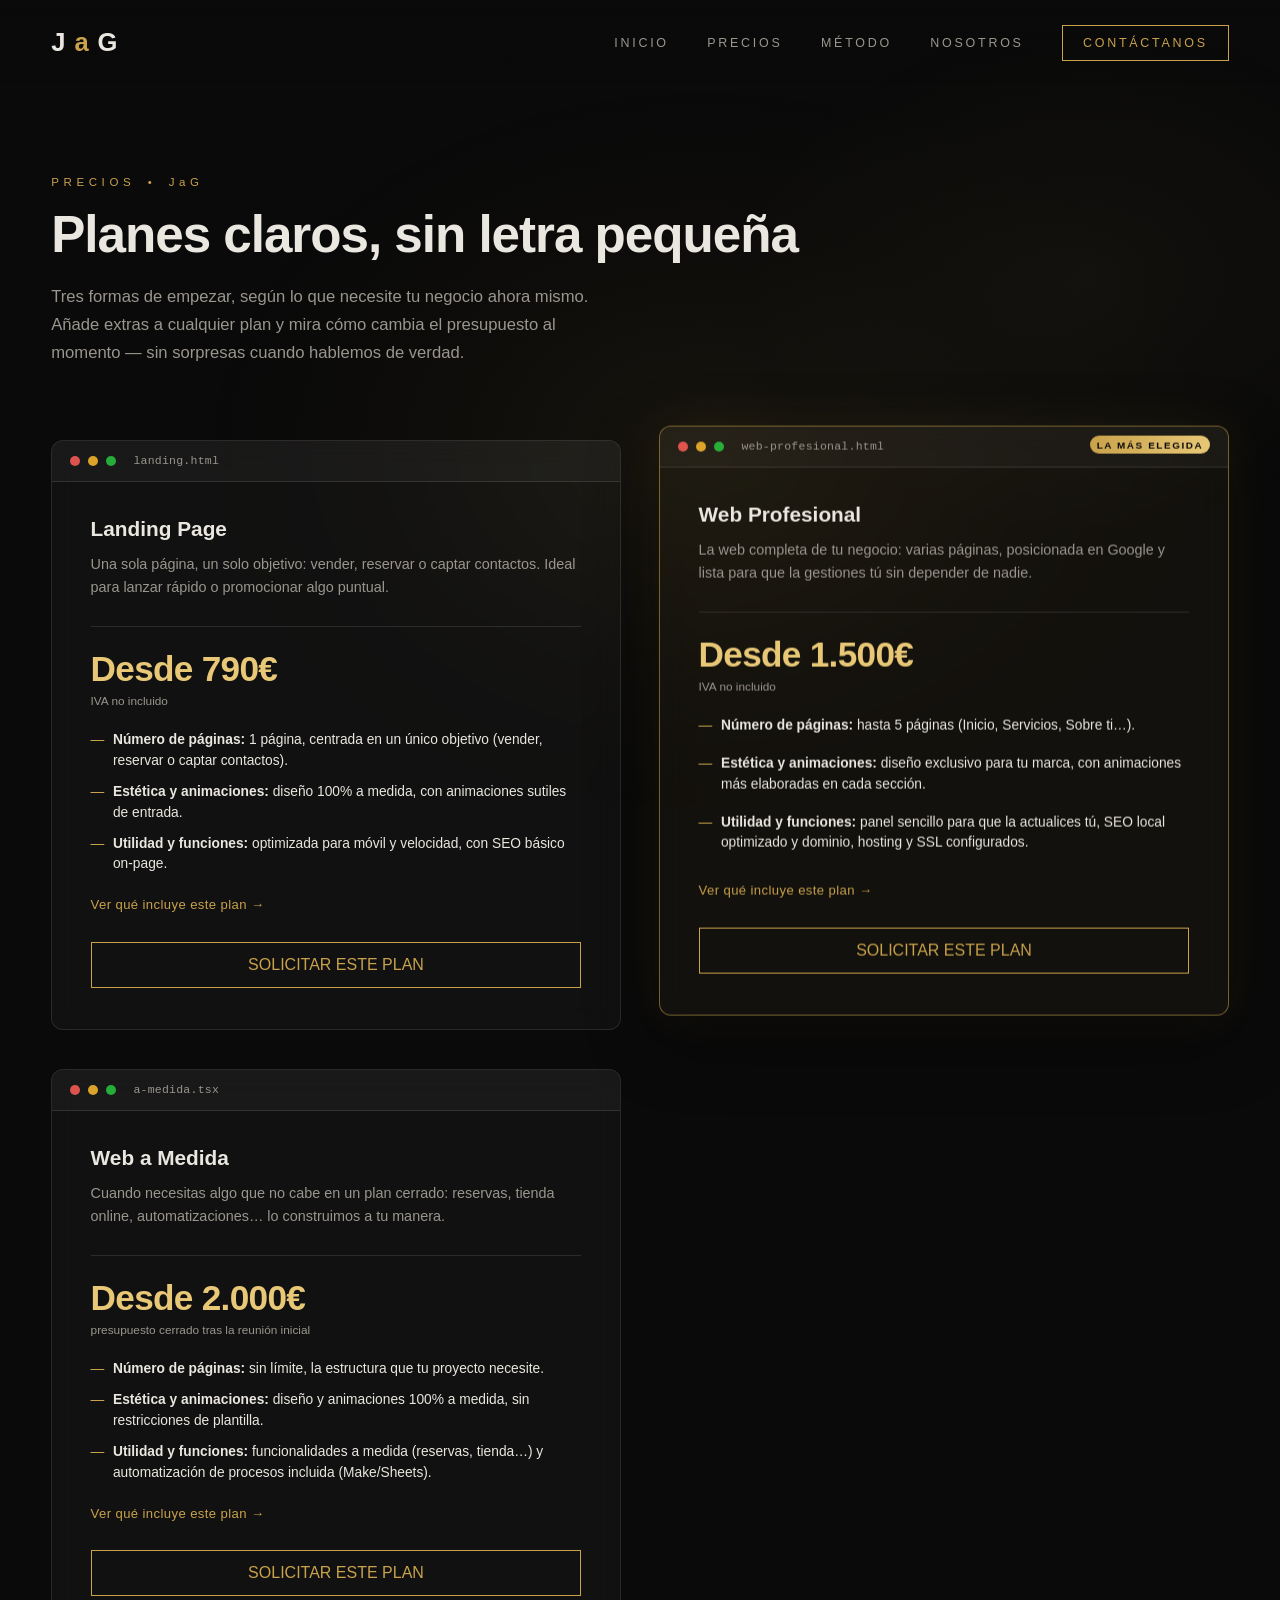
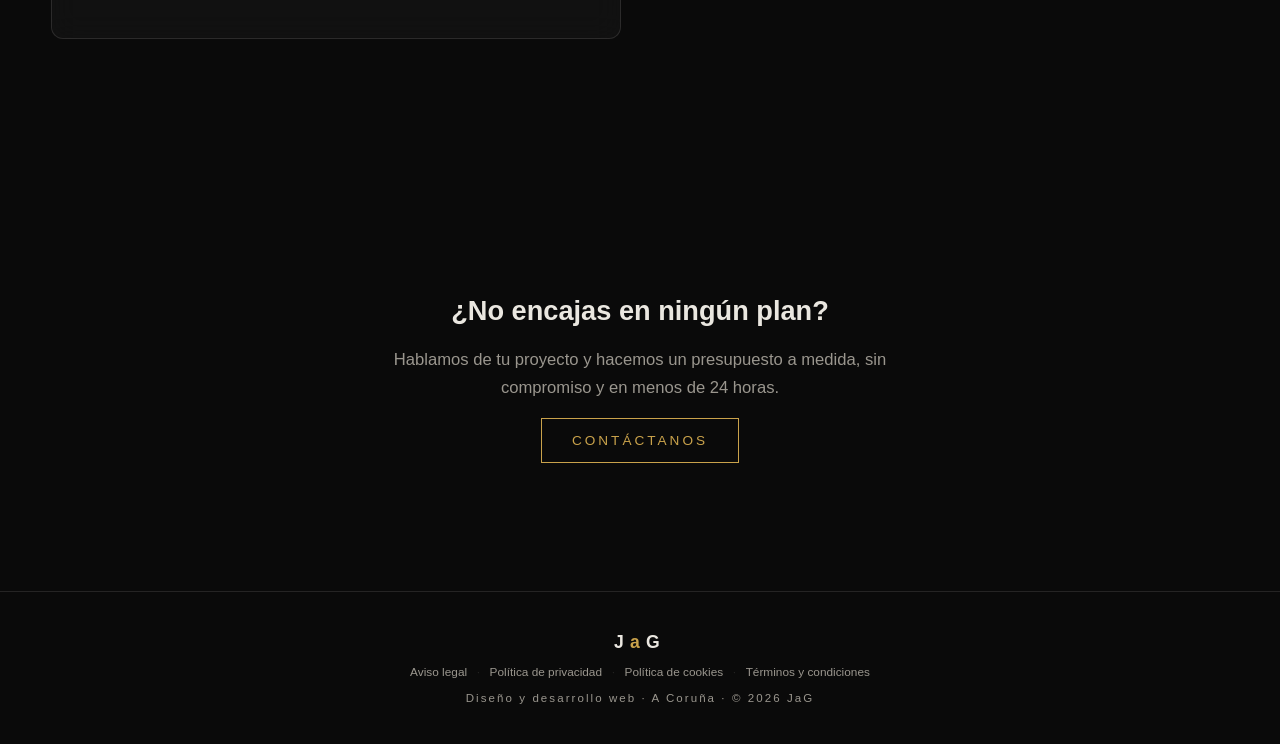
==== commit d928229b: "Vuelve al estilo dorado de precios, conservando iconos SVG y drawer Revierte la tipografía/color min" ====
--- a/precios.html
+++ b/precios.html
@@ -72,11 +72,7 @@
                 contactos. Ideal para lanzar rápido o promocionar algo puntual.
               </p>
               <p class="price-card-price">
-                <span class="price-figure">
-                  <span class="price-eyebrow">Desde</span>
-                  <span class="price-amount">790€</span>
-                  <span class="price-suffix">proyecto</span>
-                </span>
+                <span class="price-amount">Desde 790€</span>
                 <span class="price-note">IVA no incluido</span>
               </p>
               <ul class="price-card-list">
@@ -90,6 +86,7 @@
               <button type="button" class="cta-button price-card-cta price-card-toggle" aria-expanded="false" aria-controls="extrasLanding">SOLICITAR ESTE PLAN</button>
 
               <div class="price-card-extras" id="extrasLanding" hidden>
+                <a href="index.html#hero" class="price-card-extras-home">← Inicio</a>
                 <p class="extras-title">Añade extras a este plan</p>
                 <ul class="extras-list">
                   <li class="extra-item">
@@ -234,6 +231,7 @@
 
           <!-- Plan: Web Profesional (destacado) -->
           <article class="price-card price-card--featured">
+            <span class="price-card-badge">LA MÁS ELEGIDA</span>
             <div class="window-bar">
               <span class="editorbar-dot editorbar-dot--red"></span>
               <span class="editorbar-dot editorbar-dot--yellow"></span>
@@ -241,18 +239,13 @@
               <span class="window-bar-file">web-profesional.html</span>
             </div>
             <div class="price-card-body">
-              <span class="price-card-badge">LA MÁS ELEGIDA</span>
               <h2 class="price-card-title">Web Profesional</h2>
               <p class="price-card-desc">
                 La web completa de tu negocio: varias páginas, posicionada en
                 Google y lista para que la gestiones tú sin depender de nadie.
               </p>
               <p class="price-card-price">
-                <span class="price-figure">
-                  <span class="price-eyebrow">Desde</span>
-                  <span class="price-amount">1.500€</span>
-                  <span class="price-suffix">proyecto</span>
-                </span>
+                <span class="price-amount">Desde 1.500€</span>
                 <span class="price-note">IVA no incluido</span>
               </p>
               <ul class="price-card-list">
@@ -269,6 +262,7 @@
                    plan ya los incluye de base (ver price-card-list arriba),
                    ofrecerlos aquí como extra de pago sería contradictorio. -->
               <div class="price-card-extras" id="extrasProfesional" hidden>
+                <a href="index.html#hero" class="price-card-extras-home">← Inicio</a>
                 <p class="extras-title">Añade extras a este plan</p>
                 <ul class="extras-list">
                   <li class="extra-item">
@@ -391,11 +385,7 @@
                 a tu manera.
               </p>
               <p class="price-card-price">
-                <span class="price-figure">
-                  <span class="price-eyebrow">Desde</span>
-                  <span class="price-amount">2.000€</span>
-                  <span class="price-suffix">proyecto</span>
-                </span>
+                <span class="price-amount">Desde 2.000€</span>
                 <span class="price-note">presupuesto cerrado tras la reunión inicial</span>
               </p>
               <ul class="price-card-list">
@@ -412,6 +402,7 @@
                    automatización de procesos de base (ver price-card-list
                    arriba), ofrecerla aquí como extra sería contradictorio. -->
               <div class="price-card-extras" id="extrasMedida" hidden>
+                <a href="index.html#hero" class="price-card-extras-home">← Inicio</a>
                 <p class="extras-title">Añade extras a este plan</p>
                 <ul class="extras-list">
                   <li class="extra-item">
--- a/styles.css
+++ b/styles.css
@@ -883,32 +883,32 @@
 }
 .price-card:hover::after { opacity: 1; }
 
-/* El plan destacado: antes llevaba fondo dorado + resplandor de color +
-   una elevación marcada. Rediseño "a lo Apple": el énfasis se reduce a
-   un borde apenas más claro y una elevación mínima — nunca un cartel
-   de color. La elevación se suma (no sustituye) al arrastre: por eso
-   se combina en el propio transform en vez de fijarlo aparte. */
+/* El plan destacado: borde dorado permanente + ligera elevación.
+   La elevación se suma (no sustituye) al arrastre: por eso se combina
+   en el propio transform en vez de fijarlo aparte. */
 .price-card--featured {
-  border-color: rgba(234, 231, 224, 0.28);
-  box-shadow: 0 20px 50px rgba(0, 0, 0, 0.4);
+  border-color: rgba(201, 162, 75, 0.55);
+  background: rgba(201, 162, 75, 0.05);
+  box-shadow: 0 24px 70px rgba(0, 0, 0, 0.45), 0 0 50px rgba(201, 162, 75, 0.1);
 }
 @media (min-width: 860px) {
   .price-card--featured {
-    transform: translate(var(--drag-x, 0px), calc(-0.4rem + var(--drag-y, 0px)));
+    transform: translate(var(--drag-x, 0px), calc(-0.9rem + var(--drag-y, 0px)));
   }
 }
 
-/* Antes era una pastilla dorada rellena en la esquina, tipo sticker.
-   Ahora es una etiqueta de texto, discreta, encima del nombre del plan
-   — el acento dorado se reserva para el precio y el CTA principal. */
 .price-card-badge {
-  display: block;
-  margin-bottom: 0.7rem;
-  font-size: 0.64rem;
-  font-weight: 600;
-  letter-spacing: 0.2em;
-  text-transform: uppercase;
-  color: var(--gold-bright);
+  position: absolute;
+  top: 0.62rem;
+  right: 1.1rem;
+  z-index: 2;
+  font-size: 0.62rem;
+  font-weight: 700;
+  letter-spacing: 0.16em;
+  color: #0a0a0a;
+  background: linear-gradient(100deg, var(--gold), var(--gold-bright));
+  padding: 0.35em 0.7em;
+  border-radius: 999px;
 }
 
 .price-card-body {
@@ -921,21 +921,14 @@
   flex: 1 1 auto;
 }
 
-/* Nombre del plan: antes competía en tamaño con el precio. Ahora es
-   pequeño, en mayúsculas y con letter-spacing — una etiqueta, no un
-   titular — para que el único punto de énfasis real sea el precio. */
 .price-card-title {
-  font-size: 0.8rem;
-  font-weight: 600;
-  letter-spacing: 0.1em;
-  text-transform: uppercase;
-  color: var(--text-dim);
+  font-size: 1.3rem;
+  font-weight: 700;
 }
 
 .price-card-desc {
-  margin-top: 0.6rem;
-  color: var(--text-dim);
-  font-weight: 300;
+  margin-top: 0.7rem;
+  color: var(--text-dim);
   line-height: 1.65;
   font-size: 0.9rem;
 }
@@ -949,34 +942,15 @@
   gap: 0.3rem;
 }
 
-/* "Desde" / "790€" / "proyecto": el número es lo único con peso fuerte;
-   el prefijo y el sufijo van pequeños y en gris, nunca dentro del
-   propio número — así el precio se lee de un vistazo. */
-.price-figure {
-  display: flex;
-  align-items: baseline;
-  flex-wrap: wrap;
-}
-
-.price-eyebrow,
-.price-suffix {
-  font-size: 0.8rem;
-  font-weight: 400;
-  color: var(--text-dim);
-}
-.price-eyebrow { margin-right: 0.35em; }
-.price-suffix { margin-left: 0.45em; }
-
 .price-amount {
   font-size: clamp(1.8rem, 3vw, 2.2rem);
-  font-weight: 700;
+  font-weight: 800;
   letter-spacing: -0.02em;
-  color: var(--text);
+  color: var(--gold-bright);
 }
 
 .price-note {
   font-size: 0.74rem;
-  font-weight: 300;
   color: var(--text-dim);
 }
 
@@ -997,23 +971,22 @@
   content: "—";
   position: absolute;
   left: 0;
-  color: var(--text-dim);
-}
-
-/* ---------- Extras configurables ----------
+  color: var(--gold);
+}
+
+/* ---------- Extras configurables (estilo "configura tu Mac/iPhone") ----------
    Cada tarjeta de plan despliega su propio bloque de extras al pulsar
    "SOLICITAR ESTE PLAN" (ver .price-card-extras y el script de
    precios.html). Lo marcado suma al total de esa tarjeta
    (.total-amount) sin tocar nunca el precio base de arriba
-   (.price-amount). El acento dorado se reserva para el CTA del plan
-   destacado, así que aquí todo el feedback de selección es monocromo. */
+   (.price-amount). */
 
 .extras-title {
-  font-size: 0.7rem;
-  font-weight: 600;
+  font-size: 0.72rem;
+  font-weight: 700;
   letter-spacing: 0.14em;
   text-transform: uppercase;
-  color: var(--text-dim);
+  color: var(--gold);
   margin-bottom: 0.9rem;
 }
 
@@ -1022,13 +995,13 @@
   gap: 0.6rem;
 }
 
-.extra-name { color: var(--text); font-weight: 400; }
+.extra-name { color: var(--text); }
 .extra-benefit { color: var(--text-dim); font-weight: 300; }
 
 .extra-price {
-  color: var(--text-dim);
-  font-weight: 500;
-  font-size: 0.78rem;
+  color: var(--gold);
+  font-weight: 600;
+  font-size: 0.8rem;
   white-space: nowrap;
 }
 
@@ -1051,16 +1024,17 @@
 }
 
 .extra-tile:hover {
-  border-color: rgba(234, 231, 224, 0.3);
+  border-color: rgba(201, 162, 75, 0.4);
   transform: translateY(-3px);
 }
 
-/* Estado "añadido": un borde y fondo apenas más claros, sin brillo ni
-   color — el acento dorado se reserva para el CTA del plan destacado. */
+/* Estado "añadido": borde y fondo dorados, como si acabaras de meter
+   algo al carrito — el refuerzo visual que anima a seguir añadiendo */
 .extra-tile:has(.extra-check:checked),
 .extra-tile.is-active {
-  border-color: rgba(234, 231, 224, 0.45);
-  background: rgba(255, 255, 255, 0.05);
+  border-color: var(--gold);
+  background: rgba(201, 162, 75, 0.09);
+  box-shadow: 0 10px 28px rgba(201, 162, 75, 0.14);
 }
 
 .extra-check {
@@ -1071,16 +1045,16 @@
   pointer-events: none;
 }
 .extra-check:focus-visible ~ .extra-tile-check {
-  outline: 2px solid var(--text-dim);
+  outline: 2px solid var(--gold);
   outline-offset: 2px;
 }
 
 .extra-tile-icon {
   flex-shrink: 0;
   margin-top: 0.1rem;
-  width: 1.15rem;
-  height: 1.15rem;
-  color: var(--text-dim);
+  width: 1.2rem;
+  height: 1.2rem;
+  color: var(--gold-bright);
   display: inline-flex;
 }
 .extra-tile-icon svg {
@@ -1088,10 +1062,6 @@
   height: 100%;
   display: block;
 }
-.extra-tile:has(.extra-check:checked) .extra-tile-icon,
-.extra-tile.is-active .extra-tile-icon {
-  color: var(--text);
-}
 
 .extra-tile-body {
   flex: 1 1 auto;
@@ -1108,7 +1078,7 @@
   justify-content: space-between;
   gap: 0.3rem 0.6rem;
 }
-.extra-tile-head .extra-name { font-weight: 500; font-size: 0.92rem; }
+.extra-tile-head .extra-name { font-weight: 600; font-size: 0.92rem; }
 
 .extra-name-wrap {
   display: inline-flex;
@@ -1138,9 +1108,9 @@
 }
 .extra-info-btn:hover,
 .extra-info-btn[aria-expanded="true"] {
-  border-color: var(--text-dim);
-  color: var(--text);
-  background: rgba(255, 255, 255, 0.06);
+  border-color: var(--gold);
+  color: var(--gold-bright);
+  background: rgba(201, 162, 75, 0.12);
 }
 
 .extra-desc {
@@ -1176,15 +1146,15 @@
   transition: border-color 0.3s ease, background 0.3s ease;
 }
 .extra-check:checked ~ .extra-tile-check {
-  border-color: var(--text);
-  background: var(--text);
+  border-color: var(--gold);
+  background: linear-gradient(135deg, var(--gold), var(--gold-bright));
 }
 .extra-tile-check::after {
   content: "";
   width: 0.5rem;
   height: 0.3rem;
-  border-left: 2px solid var(--bg);
-  border-bottom: 2px solid var(--bg);
+  border-left: 2px solid #0a0a0a;
+  border-bottom: 2px solid #0a0a0a;
   transform: rotate(-45deg) translateY(-1px);
   opacity: 0;
   transition: opacity 0.2s ease;
@@ -1220,8 +1190,8 @@
   transition: border-color 0.25s ease, background 0.25s ease, color 0.25s ease, transform 0.15s ease;
 }
 .qty-btn:hover {
-  border-color: var(--text-dim);
-  color: var(--text);
+  border-color: var(--gold);
+  color: var(--gold-bright);
 }
 .qty-btn:active { transform: scale(0.92); }
 
@@ -1229,8 +1199,8 @@
   min-width: 1.7rem;
   text-align: center;
   font-size: 1.2rem;
-  font-weight: 700;
-  color: var(--text);
+  font-weight: 800;
+  color: var(--gold-bright);
 }
 
 .price-card-total {
@@ -1250,8 +1220,8 @@
 
 .total-amount {
   font-size: 1.3rem;
-  font-weight: 700;
-  color: var(--text);
+  font-weight: 800;
+  color: var(--gold-bright);
   transition: opacity 0.18s ease;
 }
 .total-amount.is-updating { opacity: 0.4; }
@@ -1260,21 +1230,6 @@
   margin-top: 1.8rem;
   width: 100%;
   text-align: center;
-}
-
-/* Jerarquía de acento: el dorado se reserva para el CTA del plan
-   destacado. Landing y A Medida usan un botón secundario, discreto —
-   borde fino y sin relleno — para que el ojo vaya primero al
-   recomendado. Mismo tamaño/tacto que .cta-button, solo cambia color. */
-.price-card:not(.price-card--featured) .price-card-cta {
-  border-color: var(--line);
-  color: var(--text) !important;
-}
-.price-card:not(.price-card--featured) .price-card-cta:hover {
-  border-color: var(--text-dim);
-  background: rgba(255, 255, 255, 0.06);
-  color: var(--text) !important;
-  box-shadow: none;
 }
 
 /* Panel de extras de cada tarjeta — se despliega al pulsar "SOLICITAR
@@ -1297,24 +1252,32 @@
 .price-card-extras .extra-explain { font-size: 0.74rem; }
 .price-card-extras .price-card-total { margin-top: 1.2rem; }
 
+/* Al desplegarse un plan el contenido puede ser largo y el <header>
+   con "INICIO" queda fuera de la vista al hacer scroll — este enlace
+   da una vuelta rápida a la home sin tener que subir del todo. */
+.price-card-extras-home {
+  display: inline-block;
+  margin-bottom: 1.1rem;
+  font-size: 0.74rem;
+  font-weight: 600;
+  letter-spacing: 0.04em;
+  color: var(--text-dim);
+  transition: color 0.25s ease;
+}
+.price-card-extras-home:hover { color: var(--gold-bright); }
+
 /* Enlace a la subpágina de explicación de cada plan */
 .price-card-link {
   display: inline-block;
   margin-top: 1.4rem;
   font-size: 0.82rem;
   letter-spacing: 0.03em;
-  color: var(--text-dim);
+  color: var(--gold);
   border-bottom: 1px solid transparent;
   transition: color 0.3s ease, border-color 0.3s ease;
 }
 .price-card-link:hover {
-  color: var(--text);
-  border-bottom-color: var(--text-dim);
-}
-.price-card--featured .price-card-link {
   color: var(--gold-bright);
-}
-.price-card--featured .price-card-link:hover {
   border-bottom-color: var(--gold-bright);
 }
 
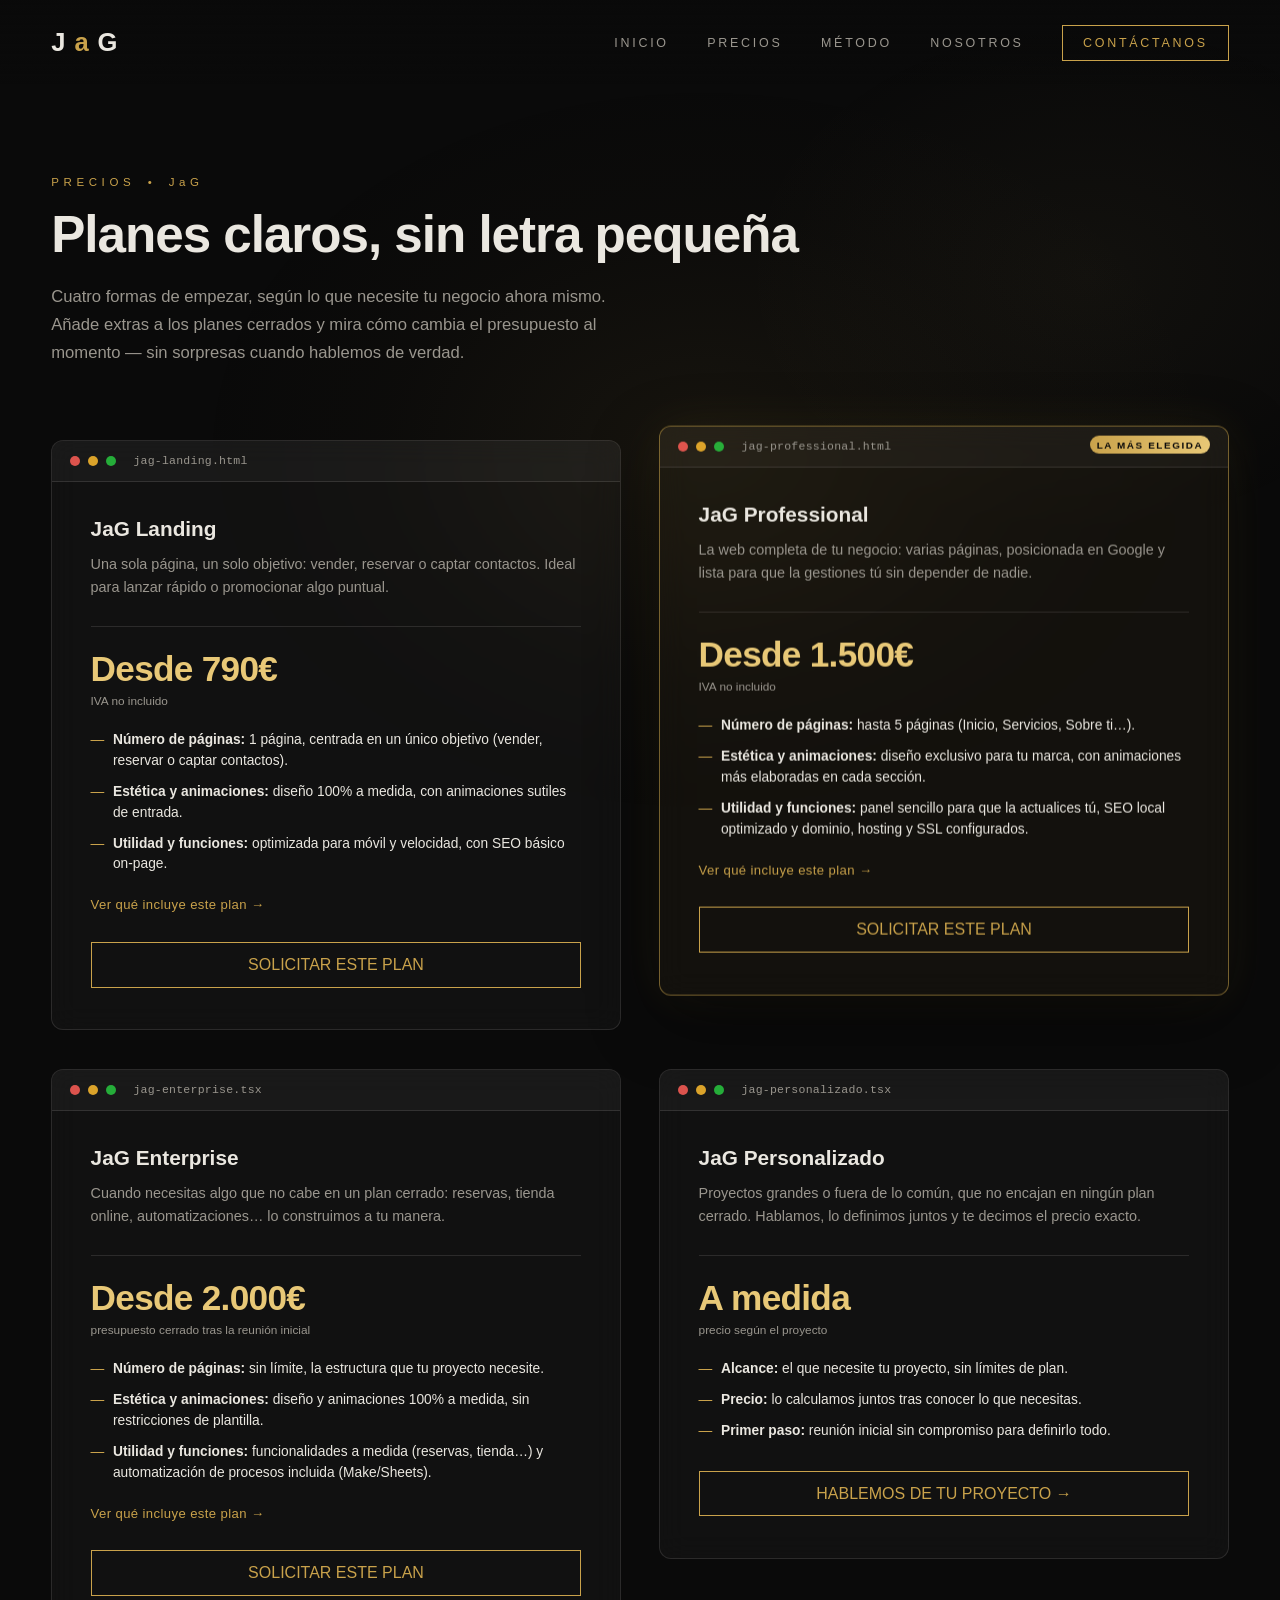
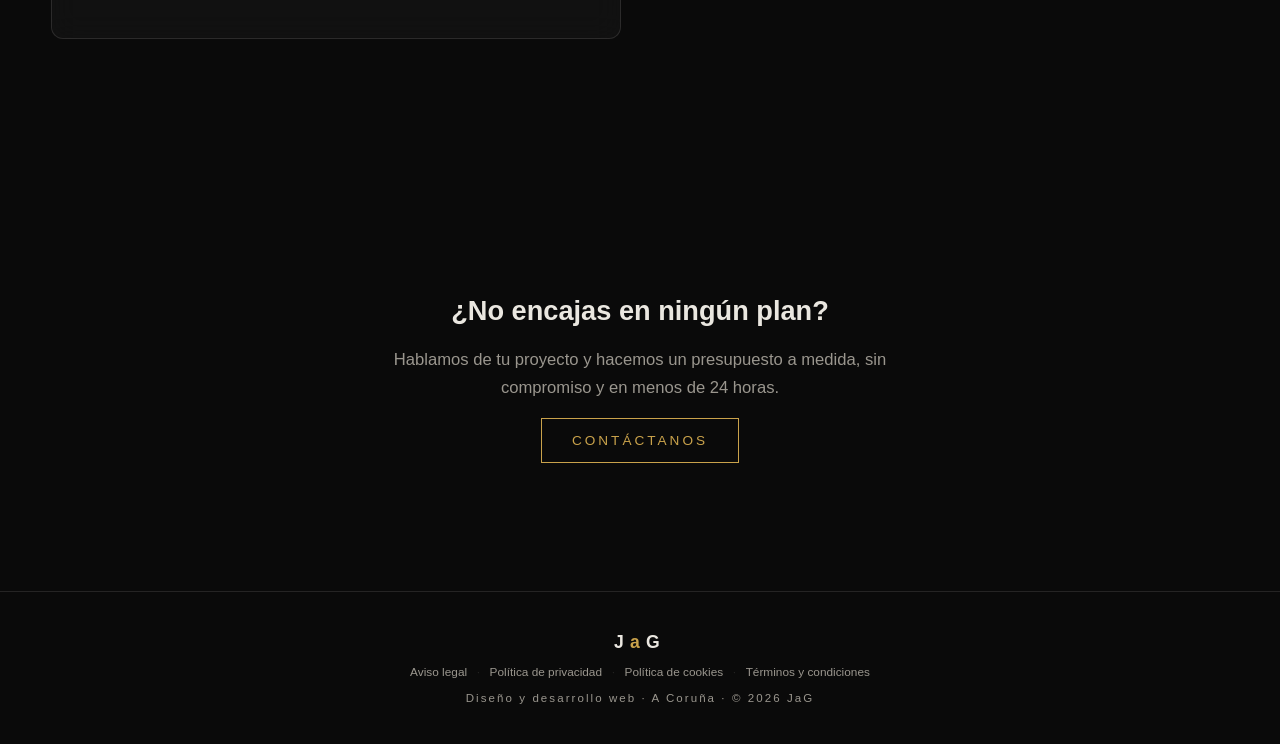
==== commit 6b604559: "Añade el plan Personalizado, prefija JaG a los planes y recarga con el logo El logo de la cabecera r" ====
--- a/precios.html
+++ b/precios.html
@@ -16,7 +16,7 @@
   </div>
 
   <header class="site-header" id="header">
-    <a class="brand" href="index.html" aria-label="JaG — Inicio">
+    <a class="brand" href="precios.html" onclick="location.reload(); return false;" aria-label="JaG — Inicio">
       <span class="brand-letter">J</span><span class="brand-letter brand-letter--gold">a</span><span class="brand-letter">G</span>
     </a>
 
@@ -42,8 +42,8 @@
           <p class="section-tag">PRECIOS <span class="tag-dot">•</span> JaG</p>
           <h1 class="section-title">Planes claros, sin letra pequeña</h1>
           <p class="section-lead">
-            Tres formas de empezar, según lo que necesite tu negocio ahora
-            mismo. Añade extras a cualquier plan y mira cómo cambia el
+            Cuatro formas de empezar, según lo que necesite tu negocio ahora
+            mismo. Añade extras a los planes cerrados y mira cómo cambia el
             presupuesto al momento — sin sorpresas cuando hablemos de verdad.
           </p>
         </header>
@@ -63,10 +63,10 @@
               <span class="editorbar-dot editorbar-dot--red"></span>
               <span class="editorbar-dot editorbar-dot--yellow"></span>
               <span class="editorbar-dot editorbar-dot--green"></span>
-              <span class="window-bar-file">landing.html</span>
+              <span class="window-bar-file">jag-landing.html</span>
             </div>
             <div class="price-card-body">
-              <h2 class="price-card-title">Landing Page</h2>
+              <h2 class="price-card-title">JaG Landing</h2>
               <p class="price-card-desc">
                 Una sola página, un solo objetivo: vender, reservar o captar
                 contactos. Ideal para lanzar rápido o promocionar algo puntual.
@@ -236,10 +236,10 @@
               <span class="editorbar-dot editorbar-dot--red"></span>
               <span class="editorbar-dot editorbar-dot--yellow"></span>
               <span class="editorbar-dot editorbar-dot--green"></span>
-              <span class="window-bar-file">web-profesional.html</span>
+              <span class="window-bar-file">jag-professional.html</span>
             </div>
             <div class="price-card-body">
-              <h2 class="price-card-title">Web Profesional</h2>
+              <h2 class="price-card-title">JaG Professional</h2>
               <p class="price-card-desc">
                 La web completa de tu negocio: varias páginas, posicionada en
                 Google y lista para que la gestiones tú sin depender de nadie.
@@ -375,10 +375,10 @@
               <span class="editorbar-dot editorbar-dot--red"></span>
               <span class="editorbar-dot editorbar-dot--yellow"></span>
               <span class="editorbar-dot editorbar-dot--green"></span>
-              <span class="window-bar-file">a-medida.tsx</span>
+              <span class="window-bar-file">jag-enterprise.tsx</span>
             </div>
             <div class="price-card-body">
-              <h2 class="price-card-title">Web a Medida</h2>
+              <h2 class="price-card-title">JaG Enterprise</h2>
               <p class="price-card-desc">
                 Cuando necesitas algo que no cabe en un plan cerrado:
                 reservas, tienda online, automatizaciones… lo construimos
@@ -521,6 +521,35 @@
 
                 <a href="index.html#presupuesto" class="cta-button price-card-cta price-card-submit">CONTACTAR →</a>
               </div>
+            </div>
+          </article>
+
+          <!-- Plan: Personalizado (sin precio fijo) -->
+          <article class="price-card">
+            <div class="window-bar">
+              <span class="editorbar-dot editorbar-dot--red"></span>
+              <span class="editorbar-dot editorbar-dot--yellow"></span>
+              <span class="editorbar-dot editorbar-dot--green"></span>
+              <span class="window-bar-file">jag-personalizado.tsx</span>
+            </div>
+            <div class="price-card-body">
+              <h2 class="price-card-title">JaG Personalizado</h2>
+              <p class="price-card-desc">
+                Proyectos grandes o fuera de lo común, que no encajan en
+                ningún plan cerrado. Hablamos, lo definimos juntos y te
+                decimos el precio exacto.
+              </p>
+              <p class="price-card-price">
+                <span class="price-amount">A medida</span>
+                <span class="price-note">precio según el proyecto</span>
+              </p>
+              <ul class="price-card-list">
+                <li><strong>Alcance:</strong> el que necesite tu proyecto, sin límites de plan.</li>
+                <li><strong>Precio:</strong> lo calculamos juntos tras conocer lo que necesitas.</li>
+                <li><strong>Primer paso:</strong> reunión inicial sin compromiso para definirlo todo.</li>
+              </ul>
+
+              <a href="index.html#presupuesto" class="cta-button price-card-cta">HABLEMOS DE TU PROYECTO →</a>
             </div>
           </article>
         </div>
@@ -676,9 +705,20 @@
     function buildPlanSummary(card) {
       const planName = card.querySelector('.price-card-title');
       const totalEl = card.querySelector('.total-amount');
+
+      // "Mantenimiento y soporte" no tiene precio fijo (se muestra
+      // "Consultar" y no suma al total), así que si está marcado lo
+      // anotamos junto al total para que quede claro que el precio
+      // final lleva ese extra aparte, a consultar.
+      const maintenanceChecked = Array.from(card.querySelectorAll('.extra-check:checked')).some(
+        (check) => check.closest('.extra-tile')?.querySelector('.extra-price')?.textContent.trim() === 'Consultar'
+      );
+      let totalText = totalEl ? totalEl.textContent.trim() : '';
+      if (maintenanceChecked && totalText) totalText += ' + mantenimiento a consultar';
+
       const lines = [
         `Plan solicitado: ${planName ? planName.textContent.trim() : ''}`,
-        `Total estimado: ${totalEl ? totalEl.textContent.trim() : ''}`,
+        `Total estimado: ${totalText}`,
       ];
 
       const extras = [];
--- a/styles.css
+++ b/styles.css
@@ -260,11 +260,10 @@
   font-style: normal;
   /* Degradado metálico dorado, como el acabado del logo */
   background: linear-gradient(100deg,
-    var(--bronze) 0%,
-    var(--gold) 35%,
-    var(--gold-bright) 50%,
-    var(--gold) 65%,
-    var(--bronze) 100%);
+    var(--gold) 0%,
+    var(--gold-bright) 45%,
+    var(--gold-bright) 55%,
+    var(--gold) 100%);
   -webkit-background-clip: text;
   background-clip: text;
   color: transparent;
@@ -331,7 +330,7 @@
   z-index: 5;
   height: clamp(880px, 132svh, 1420px);
   overflow: hidden;
-  border-block: 1px solid var(--line);
+  border-bottom: 1px solid var(--line);
   /* pan-y: permite el scroll vertical normal mientras NO se está
      revelando (el gesto no ha empezado en .reveal-lab-hint). En
      cuanto se arma el arrastre, .is-dragging fuerza touch-action:
@@ -812,13 +811,17 @@
 }
 
 /* ---------- Tarjetas de precios (ventanas macOS) ----------
-   align-items: stretch (el valor por defecto, así que no hace falta
-   declararlo) iguala la altura de las 3 tarjetas a la de la más alta
-   de la fila; minmax más ancho que el de .cards-grid para que se note
-   más el "más anchas" pedido. */
+   align-items: start (en vez del stretch por defecto): cada tarjeta
+   mide solo lo que ocupa su propio contenido. Con stretch, al abrir
+   los extras de una tarjeta la fila entera se hacía más alta y las
+   otras dos "crecían" con ella (aunque solo fuera hueco vacío) — con
+   start, abrir un plan ya no mueve ni agranda los otros dos. minmax
+   más ancho que el de .cards-grid para que se note más el "más
+   anchas" pedido. */
 .price-grid {
   display: grid;
   grid-template-columns: repeat(auto-fit, minmax(min(100%, 25rem), 1fr));
+  align-items: start;
   gap: clamp(1.5rem, 3vw, 2.5rem);
 }
 
@@ -1131,6 +1134,19 @@
 }
 .extra-explain.is-open { display: block; }
 
+/* Extras "de solo lectura" en las subpáginas de cada plan
+   (servicios/*.html): mismas tarjetas que en precios.html, pero sin
+   checkbox ni total — no hay nada que marcar aquí, solo se muestra qué
+   se puede añadir. La explicación va siempre visible (no hace falta
+   el botón "?" si no hay que ahorrar espacio dentro de una tarjeta). */
+.extras-list--static { max-width: 42rem; }
+.extra-tile--static { cursor: default; }
+.extra-tile--static:hover {
+  border-color: var(--line);
+  transform: none;
+}
+.extras-list--static .extra-explain { display: block; }
+
 /* Check circular a la derecha: relleno dorado + marca cuando está
    activo, controlado en CSS puro a partir del checkbox oculto */
 .extra-tile-check {
@@ -1227,6 +1243,7 @@
 .total-amount.is-updating { opacity: 0.4; }
 
 .price-card-cta {
+  display: block;
   margin-top: 1.8rem;
   width: 100%;
   text-align: center;
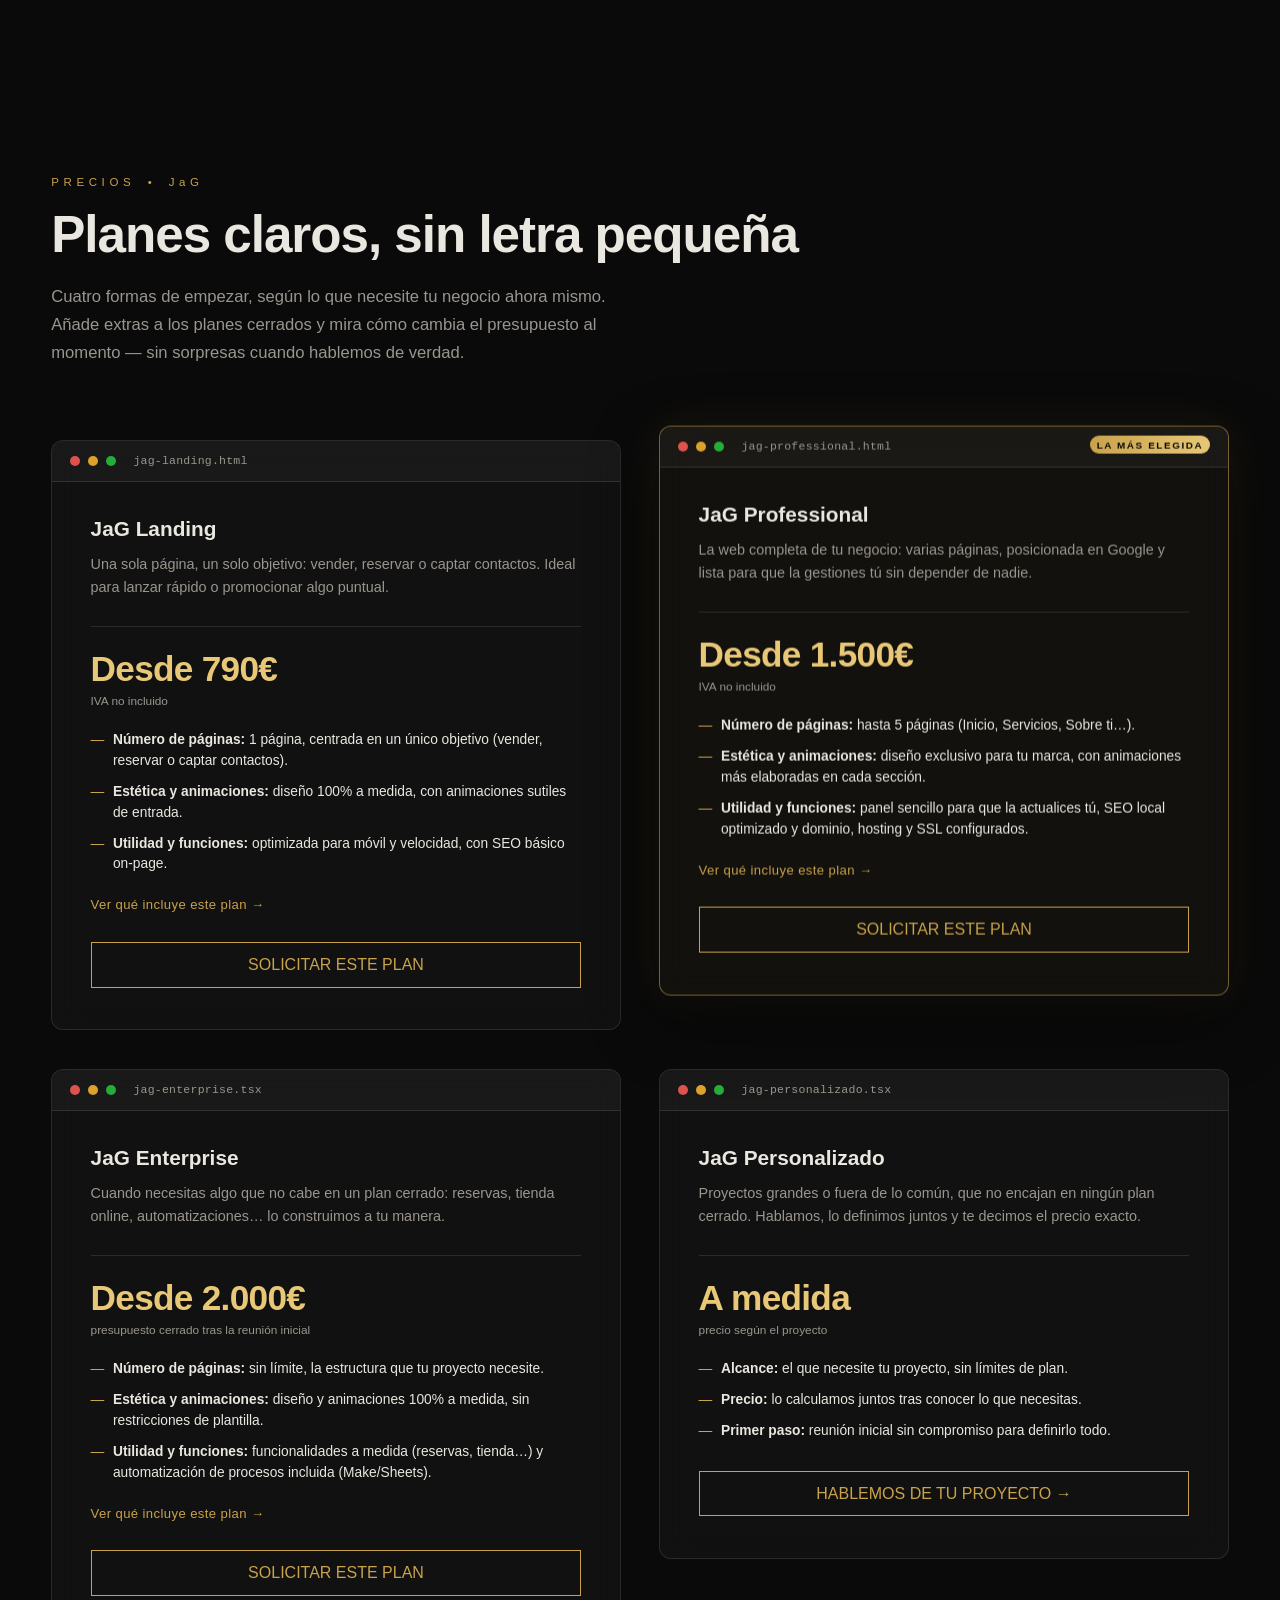
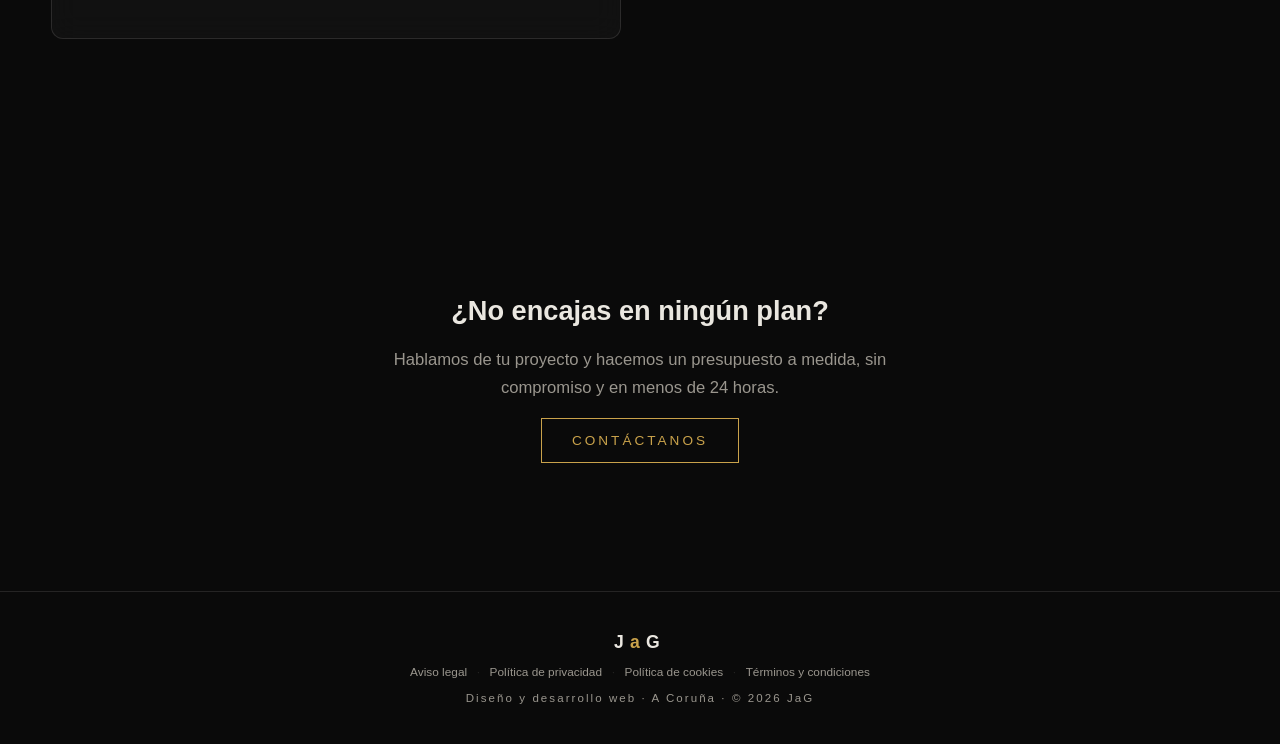
==== commit 906c1be9: "Añade SEO técnico (sitemap, OG, JSON-LD, favicon) y arregla el rendimiento móvil del hero SEO: robot" ====
--- a/precios.html
+++ b/precios.html
@@ -5,8 +5,21 @@
   <meta name="viewport" content="width=device-width, initial-scale=1.0" />
   <title>Precios — JaG Diseño y Desarrollo Web</title>
   <meta name="description" content="Planes claros y precios cerrados para tu web: Landing Page, Web Profesional o a Medida. Añade extras y mira cómo cambia el presupuesto al momento." />
-  <link rel="icon" type="image/png" href="assets/logoJaGdorado.png" />
-  <link rel="stylesheet" href="styles.css" />
+  <link rel="canonical" href="https://web-ja-g.vercel.app/precios.html" />
+  <link rel="icon" type="image/svg+xml" href="/favicon.svg" />
+  <link rel="apple-touch-icon" href="/apple-touch-icon.png" />
+  <link rel="stylesheet" href="styles.min.css" />
+
+  <meta property="og:title" content="Precios — JaG Diseño y Desarrollo Web" />
+  <meta property="og:description" content="Planes claros y precios cerrados para tu web: Landing Page, Web Profesional o a Medida. Añade extras y mira cómo cambia el presupuesto al momento." />
+  <meta property="og:type" content="website" />
+  <meta property="og:url" content="https://web-ja-g.vercel.app/precios.html" />
+  <meta property="og:locale" content="es_ES" />
+  <meta property="og:site_name" content="JaG" />
+  <meta property="og:image" content="https://web-ja-g.vercel.app/og-image.png" />
+  <meta name="twitter:card" content="summary_large_image" />
+  <meta name="twitter:title" content="Precios — JaG Diseño y Desarrollo Web" />
+  <meta name="twitter:description" content="Planes claros y precios cerrados para tu web: Landing Page, Web Profesional o a Medida. Añade extras y mira cómo cambia el presupuesto al momento." />
 </head>
 <body>
 
@@ -16,7 +29,7 @@
   </div>
 
   <header class="site-header" id="header">
-    <a class="brand" href="precios.html" onclick="location.reload(); return false;" aria-label="JaG — Inicio">
+    <a class="brand" href="index.html" aria-label="JaG — Inicio">
       <span class="brand-letter">J</span><span class="brand-letter brand-letter--gold">a</span><span class="brand-letter">G</span>
     </a>
 
--- a/styles.min.css
+++ b/styles.min.css
@@ -0,0 +1,2 @@
+/* AUTO-GENERADO desde styles.css — no editar a mano. Regenerar con: npx clean-css-cli -o styles.min.css styles.css */
+:root{--bg:#0a0a0a;--text:#eae7e0;--text-dim:#9a968e;--gold:#c9a24b;--gold-bright:#e8c877;--bronze:#8a6a2f;--line:rgba(234, 231, 224, 0.12);--font-sans:"Helvetica Neue","Inter",-apple-system,BlinkMacSystemFont,"Segoe UI",Arial,sans-serif;--header-h:84px;--pad-x:clamp(1.25rem, 4vw, 4rem)}*,::after,::before{box-sizing:border-box;margin:0;padding:0}html{scroll-behavior:smooth}body{background:var(--bg);color:var(--text);font-family:var(--font-sans);-webkit-font-smoothing:antialiased;overflow-x:hidden}a{color:inherit;text-decoration:none}ul{list-style:none}#scene{position:fixed;inset:0;width:100%;height:100%;display:block;z-index:0;touch-action:pan-y}.bg-brand{position:fixed;inset:0;z-index:-1;display:flex;align-items:center;justify-content:center;overflow:hidden;pointer-events:none}#logoScene{position:fixed;inset:0;width:100%;height:100%;display:block;z-index:-1;pointer-events:none}@media (min-width:821px){.hero-hint,.site-header{opacity:0}}@media (min-width:821px) and (prefers-reduced-motion:no-preference) and (hover:hover) and (pointer:fine){#scene,.bg-brand,.hero-content{opacity:0}}.bg-brand-glow{position:absolute;border-radius:50%}.bg-brand-glow--a{inset:0;margin:auto;width:110vmax;height:80vmax;background:radial-gradient(closest-side,rgba(201,162,75,.07),rgba(138,106,47,.025) 45%,transparent 72%);animation:auroraDrift 26s ease-in-out infinite alternate}.bg-brand-glow--b{left:45%;top:-12%;width:80vmax;height:60vmax;background:radial-gradient(closest-side,rgba(232,200,119,.04),transparent 68%);animation:auroraDrift 34s ease-in-out infinite alternate-reverse}@keyframes auroraDrift{from{transform:translate3d(-4%,3%,0) scale(1)}to{transform:translate3d(6%,-5%,0) scale(1.18)}}.site-header{position:fixed;top:0;left:0;right:0;z-index:10;height:var(--header-h);display:flex;align-items:center;justify-content:space-between;padding:0 var(--pad-x);background:linear-gradient(to bottom,rgba(10,10,10,.85),transparent)}.brand{font-weight:800;font-size:1.6rem;letter-spacing:.35em;display:flex}.brand-letter{color:var(--text)}.brand-letter--gold{color:var(--gold)}.main-nav ul{display:flex;align-items:center;gap:clamp(1.5rem,3vw,3rem)}.main-nav a{font-size:.78rem;letter-spacing:.22em;color:var(--text-dim);transition:color .3s ease;position:relative}.main-nav a:not(.cta-button)::after{content:"";position:absolute;left:0;bottom:-6px;width:100%;height:1px;background:var(--gold);transform:scaleX(0);transform-origin:left;transition:transform .35s cubic-bezier(.22, 1, .36, 1)}.main-nav a:not(.cta-button):hover{color:var(--text)}.main-nav a:not(.cta-button):hover::after{transform:scaleX(1)}.cta-button{appearance:none;-webkit-appearance:none;background:0 0;font:inherit;cursor:pointer;border:1px solid var(--gold);color:var(--gold)!important;padding:.8em 1.6em;transition:background .35s ease,color .35s ease,box-shadow .35s ease}.cta-button:hover{background:var(--gold);color:#0a0a0a!important;box-shadow:0 0 30px rgba(201,162,75,.35)}.nav-toggle{display:none;flex-direction:column;gap:6px;background:0 0;border:none;cursor:pointer;padding:8px;z-index:20}.nav-toggle span{width:26px;height:1.5px;background:var(--text);transition:transform .3s ease,opacity .3s ease}.hero{position:relative;z-index:5;min-height:100svh;display:flex;flex-direction:column;justify-content:center;align-items:center;text-align:center;padding:var(--header-h) var(--pad-x) 4rem;pointer-events:none}.hero a,.hero button{pointer-events:auto}.hero-content{max-width:62rem}.hero-tag{font-size:.72rem;letter-spacing:.4em;color:var(--text-dim);margin-bottom:2rem}.tag-dot{color:var(--gold);margin:0 .4em}.hero-title{font-size:clamp(2.4rem, 6.5vw, 5.4rem);font-weight:700;line-height:1.08;letter-spacing:-.02em;text-shadow:0 0 60px rgba(10,10,10,.9)}.hero-title em{font-style:normal;background:linear-gradient(100deg,var(--gold) 0,var(--gold-bright) 45%,var(--gold-bright) 55%,var(--gold) 100%);-webkit-background-clip:text;background-clip:text;color:transparent}.hero-subtitle{position:relative;z-index:6;margin-top:2rem;font-size:clamp(.95rem, 1.4vw, 1.15rem);line-height:1.7;color:#fff;text-shadow:0 2px 26px rgba(10,10,10,.9);max-width:40rem;margin-inline:auto}.hero-hint{position:absolute;bottom:2.2rem;left:50%;transform:translateX(-50%);display:flex;flex-direction:column;align-items:center;gap:.9rem}.hint-line{width:1px;height:44px;background:linear-gradient(to bottom,transparent,var(--gold));animation:hintPulse 2.4s ease-in-out infinite}@keyframes hintPulse{0%,100%{opacity:.25;transform:scaleY(.6);transform-origin:top}50%{opacity:1;transform:scaleY(1)}}.hint-text{font-size:.66rem;letter-spacing:.3em;color:var(--text-dim);text-transform:uppercase}.hint-text--mobile{display:none}.reveal-lab{position:relative;z-index:5;height:clamp(880px,132svh,1420px);overflow:hidden;border-bottom:1px solid var(--line);touch-action:pan-y;-webkit-user-select:none;user-select:none;-webkit-touch-callout:none;-webkit-tap-highlight-color:transparent;--reveal-x:50%;--reveal-y:50%;--reveal-r:0px;--reveal-soft:65px}.reveal-lab-code{position:absolute;inset:0;background:#0d0d14}.window-bar{display:flex;align-items:center;gap:.5rem;height:2.6rem;padding:0 1.1rem;background:rgba(255,255,255,.03);border-bottom:1px solid var(--line);flex-shrink:0}.editorbar-dot{width:10px;height:10px;border-radius:50%;opacity:.85}.editorbar-dot--red{background:#ff5f57}.editorbar-dot--yellow{background:#febc2e}.editorbar-dot--green{background:#28c840}.window-bar-file{margin-left:.6rem;font-family:SFMono-Regular,Consolas,"Liberation Mono",Menlo,monospace;font-size:.72rem;letter-spacing:.02em;color:var(--text-dim)}.reveal-lab-code pre{height:calc(100% - 2.6rem);margin:0;padding:1.6rem clamp(1.25rem,4vw,3rem);overflow:hidden;columns:clamp(190px,20vw,320px) auto;column-gap:clamp(1.5rem,3vw,3rem);column-fill:auto}.reveal-lab-code code{font-family:SFMono-Regular,Consolas,"Liberation Mono",Menlo,monospace;font-size:clamp(.72rem, 1vw, .86rem);line-height:1.85;color:var(--text-dim);white-space:pre-wrap;word-break:break-word}.tk-tag{color:#ff7b9c}.tk-attr{color:#e8c877}.tk-str{color:#8fd19e}.tk-kw{color:#c99bf0}.tk-fn{color:#7db8f0}.tk-var{color:var(--text)}.tk-num{color:#f0a868}.tk-com{color:#6f7787;font-style:italic}.tk-gold{color:var(--gold-bright);font-weight:600}.reveal-lab-cover{position:absolute;inset:0;display:flex;flex-direction:column;align-items:center;justify-content:center;padding:0 var(--pad-x);background:var(--bg);text-align:center}.reveal-lab.is-revealing .reveal-lab-cover{-webkit-mask-image:radial-gradient(circle var(--reveal-r) at var(--reveal-x) var(--reveal-y),transparent 0,transparent calc(var(--reveal-r) - var(--reveal-soft)),black var(--reveal-r));mask-image:radial-gradient(circle var(--reveal-r) at var(--reveal-x) var(--reveal-y),transparent 0,transparent calc(var(--reveal-r) - var(--reveal-soft)),black var(--reveal-r))}.reveal-lab-content{max-width:34rem;pointer-events:none;transition:opacity .2s ease-out}.reveal-lab-canvas{display:none;position:absolute;inset:0;width:100%;height:100%;pointer-events:none}.reveal-lab-recover{display:none;position:absolute;inset:0;background:var(--bg);opacity:0;pointer-events:none;transition:opacity .6s ease-in}.reveal-lab-glow{position:absolute;inset:0;pointer-events:none;opacity:0;mix-blend-mode:screen;background:radial-gradient(circle var(--reveal-r) at var(--reveal-x) var(--reveal-y),rgba(255,200,120,.5),rgba(255,200,120,.16) 55%,transparent 72%)}.reveal-lab-title{margin-top:.8rem;font-size:clamp(1.7rem, 3.6vw, 2.6rem);font-weight:700;letter-spacing:-.02em;line-height:1.15}.reveal-lab-lead{margin-top:1rem;color:var(--text-dim);line-height:1.7;font-size:clamp(.9rem, 1.2vw, 1.02rem)}.reveal-lab-hint{display:none}.reveal-lab-torch{display:none}@media (hover:none),(pointer:coarse){.reveal-lab-cover{background:0 0}.reveal-lab-canvas,.reveal-lab-recover{display:block}.reveal-lab.is-closing .reveal-lab-recover{opacity:1}.reveal-lab-hint{position:absolute;left:50%;top:var(--hint-rest-top,62%);transform:translate(-50%,0);display:inline-flex;align-items:center;justify-content:center;width:2.6rem;height:2.6rem;border-radius:999px;background:rgba(10,10,10,.9);border:1px solid rgba(255,255,255,.22);box-shadow:0 4px 14px rgba(0,0,0,.35);font-size:1.3rem;line-height:1;opacity:1;pointer-events:auto;transition:opacity .3s ease,top .3s ease}.reveal-lab.is-lit .reveal-lab-hint{top:var(--hint-lit-top,24px)}.reveal-lab-hint-emoji{display:block;animation:reveal-lab-hint-pulse 1.8s ease-in-out infinite}.reveal-lab.is-lit .reveal-lab-content{opacity:0}.reveal-lab.is-dragging .reveal-lab-hint{opacity:0;pointer-events:none}.reveal-lab.is-dragging .reveal-lab-glow{opacity:1}.reveal-lab-torch{display:block;position:absolute;left:var(--reveal-x);top:var(--reveal-y);transform:translate(-38%,-128%) translateY(-16px) rotate(-38deg);font-size:clamp(1.6rem, 7vw, 2.1rem);line-height:1;pointer-events:none;opacity:0;filter:drop-shadow(0 6px 10px rgba(0, 0, 0, .45));transition:opacity .15s ease-out}.reveal-lab.is-dragging .reveal-lab-torch{opacity:1}.reveal-lab.is-dragging{touch-action:none}}@keyframes reveal-lab-hint-pulse{50%{transform:scale(1.04);opacity:.7}}.section{position:relative;z-index:5;padding:clamp(5rem,10vw,8rem) var(--pad-x);scroll-margin-top:var(--header-h)}.section--fade-top{padding-top:clamp(7rem,14vw,11rem)}.section-inner{max-width:72rem;margin-inline:auto}.section-inner--narrow{max-width:52rem}.section-inner--wide{max-width:88rem}.section-head{margin-bottom:clamp(2.5rem,6vw,4.5rem)}.section-tag{font-size:.72rem;letter-spacing:.4em;color:var(--gold);margin-bottom:1.2rem}.section-title{font-size:clamp(1.9rem, 4.5vw, 3.2rem);font-weight:700;letter-spacing:-.02em;line-height:1.1}.section-lead{margin-top:1.2rem;max-width:36rem;color:var(--text-dim);line-height:1.7;font-size:clamp(.95rem, 1.3vw, 1.1rem)}.cards-grid{display:grid;grid-template-columns:repeat(auto-fit,minmax(min(100%,22rem),1fr));gap:clamp(1.25rem,3vw,2.5rem)}.section-footer-cta{margin-top:clamp(2.5rem,5vw,3.5rem);display:flex;justify-content:center}.glass-card{position:relative;padding:clamp(1.8rem,3.5vw,2.8rem);border:1px solid var(--line);border-radius:4px;background:rgba(255,255,255,.03);backdrop-filter:blur(14px);-webkit-backdrop-filter:blur(14px);overflow:hidden;transition:transform .45s cubic-bezier(.22, 1, .36, 1),border-color .45s ease,box-shadow .45s ease}.glass-card::before{content:"";position:absolute;inset:0;background:radial-gradient(420px circle at var(--mx,50%) var(--my,50%),rgba(201,162,75,.1),transparent 65%);opacity:0;transition:opacity .45s ease;pointer-events:none}.glass-card:hover{transform:translateY(-6px);border-color:rgba(201,162,75,.45);box-shadow:0 24px 60px rgba(0,0,0,.5),0 0 40px rgba(201,162,75,.08)}.glass-card:hover::before{opacity:1}.card-icon{width:48px;height:48px;color:var(--gold);margin-bottom:1.6rem}.card-icon svg{width:100%;height:100%}.card-title{font-size:1.3rem;font-weight:700;margin-bottom:.9rem}.card-text{color:var(--text-dim);line-height:1.7;font-size:.95rem;margin-bottom:1.4rem}.card-list{display:grid;gap:.6rem}.card-list li{position:relative;padding-left:1.4rem;font-size:.88rem;color:var(--text)}.card-list li::before{content:"—";position:absolute;left:0;color:var(--gold)}.price-grid{display:grid;grid-template-columns:repeat(auto-fit,minmax(min(100%,25rem),1fr));align-items:start;gap:clamp(1.5rem,3vw,2.5rem)}.price-card{position:relative;display:flex;flex-direction:column;border:1px solid var(--line);border-radius:12px;background:rgba(255,255,255,.03);backdrop-filter:blur(14px);-webkit-backdrop-filter:blur(14px);overflow:hidden;--drag-x:0px;--drag-y:0px;transform:translate(var(--drag-x),var(--drag-y));transition:transform .45s cubic-bezier(.22, 1, .36, 1),border-color .45s ease,box-shadow .45s ease}.price-card.is-dragging{transition:border-color .45s ease,box-shadow .45s ease;cursor:grabbing}.price-card.is-elevated{z-index:30}.price-card .window-bar{cursor:grab;touch-action:none;user-select:none}.price-card.is-dragging .window-bar{cursor:grabbing}.price-card::after{content:"";position:absolute;inset:0;background:radial-gradient(420px circle at var(--mx,50%) var(--my,50%),rgba(201,162,75,.1),transparent 65%);opacity:0;transition:opacity .45s ease;pointer-events:none}.price-card:hover{border-color:rgba(201,162,75,.45);box-shadow:0 24px 60px rgba(0,0,0,.5),0 0 40px rgba(201,162,75,.08)}.price-card:hover::after{opacity:1}.price-card--featured{border-color:rgba(201,162,75,.55);background:rgba(201,162,75,.05);box-shadow:0 24px 70px rgba(0,0,0,.45),0 0 50px rgba(201,162,75,.1)}@media (min-width:860px){.price-card--featured{transform:translate(var(--drag-x,0),calc(-.9rem + var(--drag-y,0px)))}}.price-card-badge{position:absolute;top:.62rem;right:1.1rem;z-index:2;font-size:.62rem;font-weight:700;letter-spacing:.16em;color:#0a0a0a;background:linear-gradient(100deg,var(--gold),var(--gold-bright));padding:.35em .7em;border-radius:999px}.price-card-body{padding:clamp(1.6rem,3vw,2.2rem) clamp(1.6rem,3.5vw,2.4rem) clamp(2rem,3.5vw,2.6rem);display:flex;flex-direction:column;flex:1 1 auto}.price-card-title{font-size:1.3rem;font-weight:700}.price-card-desc{margin-top:.7rem;color:var(--text-dim);line-height:1.65;font-size:.9rem}.price-card-price{margin-top:1.6rem;padding-top:1.4rem;border-top:1px solid var(--line);display:flex;flex-direction:column;gap:.3rem}.price-amount{font-size:clamp(1.8rem, 3vw, 2.2rem);font-weight:800;letter-spacing:-.02em;color:var(--gold-bright)}.price-note{font-size:.74rem;color:var(--text-dim)}.price-card-list{margin-top:1.4rem;display:grid;gap:.65rem;flex-grow:1}.price-card-list li{position:relative;padding-left:1.4rem;font-size:.86rem;line-height:1.5;color:var(--text)}.price-card-list li::before{content:"—";position:absolute;left:0;color:var(--gold)}.extras-title{font-size:.72rem;font-weight:700;letter-spacing:.14em;text-transform:uppercase;color:var(--gold);margin-bottom:.9rem}.extras-list{display:grid;gap:.6rem}.extra-name{color:var(--text)}.extra-benefit{color:var(--text-dim);font-weight:300}.extra-price{color:var(--gold);font-weight:600;font-size:.8rem;white-space:nowrap}.extra-tile{position:relative;display:flex;align-items:flex-start;gap:.9rem;height:100%;padding:1.1rem 1.2rem;border:1px solid var(--line);border-radius:12px;background:rgba(255,255,255,.02);cursor:pointer;transition:border-color .3s ease,background .3s ease,transform .3s cubic-bezier(.22, 1, .36, 1),box-shadow .3s ease}.extra-tile:hover{border-color:rgba(201,162,75,.4);transform:translateY(-3px)}.extra-tile.is-active,.extra-tile:has(.extra-check:checked){border-color:var(--gold);background:rgba(201,162,75,.09);box-shadow:0 10px 28px rgba(201,162,75,.14)}.extra-check{position:absolute;opacity:0;width:1px;height:1px;pointer-events:none}.extra-check:focus-visible~.extra-tile-check{outline:2px solid var(--gold);outline-offset:2px}.extra-tile-icon{flex-shrink:0;margin-top:.1rem;width:1.2rem;height:1.2rem;color:var(--gold-bright);display:inline-flex}.extra-tile-icon svg{width:100%;height:100%;display:block}.extra-tile-body{flex:1 1 auto;display:flex;flex-direction:column;gap:.35rem;min-width:0}.extra-tile-head{display:flex;flex-wrap:wrap;align-items:baseline;justify-content:space-between;gap:.3rem .6rem}.extra-tile-head .extra-name{font-weight:600;font-size:.92rem}.extra-name-wrap{display:inline-flex;align-items:center;gap:.4rem}.extra-info-btn{flex-shrink:0;width:1.15rem;height:1.15rem;border-radius:50%;border:1px solid var(--line);background:0 0;color:var(--text-dim);font-size:.65rem;font-weight:700;line-height:1;display:inline-flex;align-items:center;justify-content:center;cursor:pointer;transition:border-color .2s ease,color .2s ease,background .2s ease}.extra-info-btn:hover,.extra-info-btn[aria-expanded=true]{border-color:var(--gold);color:var(--gold-bright);background:rgba(201,162,75,.12)}.extra-desc{color:var(--text-dim);font-size:.8rem;line-height:1.55}.extra-explain{display:none;margin-top:.5rem;padding-top:.5rem;border-top:1px dashed var(--line);color:var(--text-dim);font-size:.78rem;line-height:1.6}.extra-explain.is-open{display:block}.extras-list--static{max-width:42rem}.extra-tile--static{cursor:default}.extra-tile--static:hover{border-color:var(--line);transform:none}.extras-list--static .extra-explain{display:block}.extra-tile-check{flex-shrink:0;margin-top:.15rem;width:1.3rem;height:1.3rem;border-radius:50%;border:1.5px solid var(--line);display:flex;align-items:center;justify-content:center;transition:border-color .3s ease,background .3s ease}.extra-check:checked~.extra-tile-check{border-color:var(--gold);background:linear-gradient(135deg,var(--gold),var(--gold-bright))}.extra-tile-check::after{content:"";width:.5rem;height:.3rem;border-left:2px solid #0a0a0a;border-bottom:2px solid #0a0a0a;transform:rotate(-45deg) translateY(-1px);opacity:0;transition:opacity .2s ease}.extra-check:checked~.extra-tile-check::after{opacity:1}.extra-tile--stepper{cursor:default}.extra-tile--stepper:hover{transform:none}.qty-stepper{flex-shrink:0;display:flex;align-items:center;gap:.7rem;margin-top:.15rem}.qty-btn{width:1.9rem;height:1.9rem;border-radius:50%;border:1px solid var(--line);background:rgba(255,255,255,.04);color:var(--text);font-size:1.1rem;line-height:1;display:flex;align-items:center;justify-content:center;cursor:pointer;transition:border-color .25s ease,background .25s ease,color .25s ease,transform .15s ease}.qty-btn:hover{border-color:var(--gold);color:var(--gold-bright)}.qty-btn:active{transform:scale(.92)}.qty-value{min-width:1.7rem;text-align:center;font-size:1.2rem;font-weight:800;color:var(--gold-bright)}.price-card-total{margin-top:1.4rem;padding-top:1.2rem;border-top:1px dashed var(--line);display:flex;align-items:baseline;justify-content:space-between;gap:.6rem}.total-label{font-size:.78rem;color:var(--text-dim)}.total-amount{font-size:1.3rem;font-weight:800;color:var(--gold-bright);transition:opacity .18s ease}.total-amount.is-updating{opacity:.4}.price-card-cta{display:block;margin-top:1.8rem;width:100%;text-align:center}.price-card-extras{margin-top:1.4rem;padding-top:1.4rem;border-top:1px dashed var(--line)}.price-card-extras .extras-title{margin-bottom:.8rem}.price-card-extras .extras-list{gap:.5rem}.price-card-extras .extra-tile{padding:.7rem .8rem;gap:.6rem}.price-card-extras .extra-tile-icon{width:1rem;height:1rem}.price-card-extras .extra-tile-head .extra-name{font-size:.82rem}.price-card-extras .extra-price{font-size:.72rem}.price-card-extras .extra-explain{font-size:.74rem}.price-card-extras .price-card-total{margin-top:1.2rem}.price-card-extras-home{display:inline-block;margin-bottom:1.1rem;font-size:.74rem;font-weight:600;letter-spacing:.04em;color:var(--text-dim);transition:color .25s ease}.price-card-extras-home:hover{color:var(--gold-bright)}.price-card-link{display:inline-block;margin-top:1.4rem;font-size:.82rem;letter-spacing:.03em;color:var(--gold);border-bottom:1px solid transparent;transition:color .3s ease,border-color .3s ease}.price-card-link:hover{color:var(--gold-bright);border-bottom-color:var(--gold-bright)}.steps{display:grid;gap:0;counter-reset:step}.step{display:grid;grid-template-columns:5rem 1fr;gap:clamp(1rem,3vw,2.5rem);padding:clamp(1.8rem,3vw,2.6rem) 0;border-top:1px solid var(--line);transition:border-color .4s ease}.step:last-child{border-bottom:1px solid var(--line)}.step:hover{border-top-color:rgba(201,162,75,.5)}.step-number{font-size:clamp(1.6rem, 3vw, 2.2rem);font-weight:700;color:transparent;-webkit-text-stroke:1px var(--gold);line-height:1}.step-title{font-size:1.2rem;font-weight:700;margin-bottom:.6rem}.step-text{color:var(--text-dim);line-height:1.7;font-size:.95rem;max-width:44rem}.about-lead{font-size:clamp(1.25rem, 2.4vw, 1.7rem);line-height:1.5;font-weight:500;margin-bottom:2rem}.about-lead em{font-style:normal;color:var(--gold)}.about-text{color:var(--text-dim);line-height:1.8;margin-bottom:1.4rem;font-size:1rem}.about-cta{margin-top:3rem;display:flex;flex-wrap:wrap;gap:1rem}.cta-button--large{display:inline-block;font-size:.85rem;padding:1em 2.2em;letter-spacing:.22em}.cta-button--ghost{border-color:var(--line);color:var(--text-dim)!important}.cta-button--ghost:hover{background:0 0;border-color:var(--gold);color:var(--gold-bright)!important;box-shadow:none}.site-footer{position:relative;z-index:5;border-top:1px solid var(--line);padding:2.5rem var(--pad-x);display:flex;flex-direction:column;align-items:center;gap:.8rem;text-align:center}.brand--small{font-size:1.1rem}.footer-text{font-size:.72rem;letter-spacing:.18em;color:var(--text-dim)}.footer-legal{display:flex;flex-wrap:wrap;align-items:center;justify-content:center;gap:.6rem;font-size:.74rem;color:var(--text-dim)}.footer-legal a{transition:color .3s ease}.footer-legal a:hover{color:var(--gold-bright)}.footer-legal span[aria-hidden]{color:var(--line)}.modal{position:fixed;inset:0;z-index:50;display:flex;align-items:center;justify-content:center;padding:1.25rem}.modal[hidden]{display:none}.modal-backdrop{position:absolute;inset:0;background:rgba(5,5,5,.75);backdrop-filter:blur(8px);-webkit-backdrop-filter:blur(8px)}.modal-panel{position:relative;width:min(100%,34rem);max-height:calc(100svh - 2.5rem);overflow-y:auto;background:#101010;border:1px solid rgba(201,162,75,.3);border-radius:6px;padding:clamp(2rem,5vw,3rem);box-shadow:0 40px 120px rgba(0,0,0,.8),0 0 60px rgba(201,162,75,.06)}.modal-close{position:absolute;top:1rem;right:1.1rem;background:0 0;border:none;color:var(--text-dim);font-size:1.9rem;line-height:1;cursor:pointer;transition:color .3s ease,transform .3s ease}.modal-close:hover{color:var(--gold);transform:rotate(90deg)}.modal-title{font-size:clamp(1.5rem, 3vw, 1.9rem);font-weight:700;margin:.8rem 0 .6rem}.modal-subtitle{color:var(--text-dim);font-size:.92rem;line-height:1.6;margin-bottom:2rem}.form-field{margin-bottom:1.4rem}.form-field label{display:block;font-size:.7rem;letter-spacing:.24em;text-transform:uppercase;color:var(--text-dim);margin-bottom:.55rem}.form-field input,.form-field select,.form-field textarea{width:100%;background:rgba(255,255,255,.04);border:1px solid var(--line);border-radius:3px;color:var(--text);font-family:var(--font-sans);font-size:.95rem;padding:.85em 1em;transition:border-color .3s ease,box-shadow .3s ease}.form-field textarea{resize:vertical;min-height:6rem}.form-field select{appearance:none;cursor:pointer}.form-field option{background:#141414;color:var(--text)}.form-field input::placeholder,.form-field textarea::placeholder{color:rgba(154,150,142,.55)}.form-field input:focus,.form-field select:focus,.form-field textarea:focus{outline:0;border-color:var(--gold);box-shadow:0 0 0 3px rgba(201,162,75,.12)}.field-error{display:none;font-size:.75rem;color:#d98a7a;margin-top:.45rem}.form-field.has-error input,.form-field.has-error select,.form-field.has-error textarea{border-color:#b0604f}.form-field.has-error .field-error{display:block}.form-field--check{margin:1.6rem 0 .4rem}.check-label{display:flex;align-items:flex-start;gap:.75rem;cursor:pointer;text-transform:none;letter-spacing:normal}.check-label input[type=checkbox]{flex-shrink:0;width:18px;height:18px;margin-top:1px;accent-color:var(--gold);cursor:pointer;transition:box-shadow .3s ease}.check-label input[type=checkbox]:checked{box-shadow:0 0 14px rgba(201,162,75,.35)}.check-label input[type=checkbox]:focus-visible{outline:2px solid rgba(201,162,75,.6);outline-offset:2px}.check-text{font-size:.82rem;color:var(--text-dim);line-height:1.55}.privacy-link{color:var(--gold);border-bottom:1px solid rgba(201,162,75,.4);transition:border-color .3s ease,color .3s ease}.privacy-link:hover{color:var(--gold-bright);border-bottom-color:var(--gold-bright)}.form-field--check.has-error input[type=checkbox]{outline:1px solid #b0604f;outline-offset:2px}.form-submit{width:100%;margin-top:.6rem;background:0 0;font-family:var(--font-sans);cursor:pointer;font-size:.8rem}.form-submit:disabled{opacity:.5;cursor:wait}.modal-success-view{text-align:center;padding:1.5rem 0}.success-check{width:92px;height:92px;margin:0 auto 1.2rem;display:block}.check-circle{stroke:var(--gold)}.check-mark{stroke:var(--gold-bright)}.modal--legal,.modal--privacy{z-index:60}.modal-panel--legal,.modal-panel--privacy{width:min(100%,42rem)}.modal--pricing{z-index:45}.modal-panel--pricing{width:min(100%,72rem)}.modal-panel--pricing .section-head{margin-bottom:clamp(2rem,5vw,3rem)}.privacy-content{margin:1.4rem 0 2rem;display:grid;gap:.4rem}.privacy-content h3{font-size:.78rem;letter-spacing:.22em;text-transform:uppercase;color:var(--gold);margin-top:1.2rem;font-weight:600}.privacy-content p{color:var(--text-dim);font-size:.9rem;line-height:1.7}.privacy-content strong{color:var(--text);font-weight:600}.privacy-accept{display:block;margin-left:auto;background:0 0;font-family:var(--font-sans);cursor:pointer;font-size:.78rem}.section-placeholder{min-height:40vh}.back-link{display:inline-flex;align-items:center;gap:.4em;font-size:.78rem;letter-spacing:.1em;color:var(--text-dim);margin-bottom:1.6rem;transition:color .3s ease}.back-link:hover{color:var(--gold)}.plan-recap{display:flex;flex-wrap:wrap;align-items:baseline;gap:.7rem;margin:1.6rem 0 2rem}.plan-recap .price-amount{font-size:clamp(1.6rem, 3.5vw, 2.1rem);font-weight:700;color:var(--gold-bright)}.plan-recap .price-note{font-size:.8rem;color:var(--text-dim)}.plan-section-title{font-size:clamp(1.3rem, 2.6vw, 1.7rem);font-weight:700;margin-bottom:1.2rem}.faq-list{display:grid;gap:.9rem}.faq-item{border:1px solid var(--line);border-radius:4px;padding:1.1rem 1.4rem;background:rgba(255,255,255,.02)}.faq-item summary{cursor:pointer;font-weight:600;font-size:.95rem;list-style:none;display:flex;align-items:center;justify-content:space-between;gap:1rem}.faq-item summary::-webkit-details-marker{display:none}.faq-item summary::after{content:"+";color:var(--gold);font-size:1.2rem;flex-shrink:0;transition:transform .3s ease}.faq-item[open] summary::after{transform:rotate(45deg)}.faq-item p{margin-top:.9rem;color:var(--text-dim);font-size:.9rem;line-height:1.7}.plan-cta-row{margin-top:1rem}.section-lead--wide{max-width:none}.plan-closing{text-align:center}.plan-closing .section-lead{margin-inline:auto}@media (max-width:820px){.nav-toggle{display:flex}.main-nav{position:fixed;inset:0;background:rgba(10,10,10,.96);display:flex;align-items:center;justify-content:center;opacity:0;pointer-events:none;transition:opacity .4s ease;z-index:15}.main-nav.is-open{opacity:1;pointer-events:auto}.main-nav ul{flex-direction:column;gap:2.4rem}.main-nav a{font-size:1rem}.nav-toggle[aria-expanded=true] span:first-child{transform:translateY(7.5px) rotate(45deg)}.nav-toggle[aria-expanded=true] span:nth-child(2){opacity:0}.nav-toggle[aria-expanded=true] span:nth-child(3){transform:translateY(-7.5px) rotate(-45deg)}.hero-hint .hint-text{font-size:.58rem}#logoScene,#scene,.bg-brand{display:none}.hero{padding-bottom:2.4rem}.hint-text--desktop{display:none}.hint-text--mobile{display:block}.hero-mesh{position:absolute;inset:0;z-index:0;overflow:hidden;pointer-events:none;background-image:linear-gradient(to right,rgba(201,162,75,.13) 1px,transparent 1px),linear-gradient(to bottom,rgba(201,162,75,.12) 1px,transparent 1px);background-size:34px 34px;-webkit-mask-image:radial-gradient(closest-side,#000 55%,transparent 100%);mask-image:radial-gradient(closest-side,#000 55%,transparent 100%)}.hero-mesh::after{content:'';position:absolute;top:-20%;bottom:-20%;left:-70%;width:55%;background:linear-gradient(115deg,transparent 0,rgba(232,200,119,.16) 50%,transparent 100%);animation:meshSweep 5.5s linear infinite}@keyframes meshSweep{from{transform:translateX(0)}to{transform:translateX(260%)}}.hero-aurora{position:absolute;z-index:0;border-radius:50%;filter:blur(42px);pointer-events:none}.hero-aurora--a{width:62vw;height:62vw;left:-14%;top:6%;background:radial-gradient(closest-side,rgba(201,162,75,.36),transparent 72%);animation:heroAuroraDrift 16s ease-in-out infinite alternate}.hero-aurora--b{width:56vw;height:56vw;right:-16%;top:32%;background:radial-gradient(closest-side,rgba(138,106,47,.32),transparent 72%);animation:heroAuroraDrift 19s ease-in-out infinite alternate-reverse}.hero-aurora--c{width:50vw;height:50vw;left:18%;bottom:-12%;background:radial-gradient(closest-side,rgba(232,200,119,.3),transparent 72%);animation:heroAuroraDrift 14s ease-in-out infinite alternate}@keyframes heroAuroraDrift{from{transform:translate3d(-4%,2%,0) scale(1)}to{transform:translate3d(5%,-4%,0) scale(1.15)}}.hero-content{position:relative;z-index:1}.word{display:inline-block;opacity:0;transform:translateY(14px);filter:blur(6px);animation:wordReveal .7s cubic-bezier(.16,1,.3,1) forwards}@keyframes wordReveal{to{opacity:1;transform:translateY(0);filter:blur(0)}}.hero-title .word:first-child{animation-delay:50ms}.hero-title .word:nth-child(2){animation-delay:.13s}.hero-title .word:nth-child(3){animation-delay:.21s}.hero-title .word:nth-child(4){animation-delay:.29s}.hero-title em .word:first-child{animation-delay:.42s}.hero-title em .word:nth-child(2){animation-delay:.5s}.hero-title em .word:nth-child(3){animation-delay:.58s}.hero-title em .word:nth-child(4){animation-delay:.66s}.hero-title em .word:nth-child(5){animation-delay:.74s}.hero-title em .word{background:linear-gradient(100deg,var(--gold) 0,var(--gold-bright) 45%,var(--gold-bright) 55%,var(--gold) 100%);-webkit-background-clip:text;background-clip:text;color:transparent}}@media (prefers-reduced-motion:reduce){html{scroll-behavior:auto}.hint-line{animation:none}.bg-brand-glow{animation:none}.reveal-lab-hint{display:none}.reveal-lab-torch{display:none}.reveal-lab-canvas{display:none}.reveal-lab-recover{display:none}.hero-mesh::after{animation:none}.hero-aurora{animation:none}.word{animation:none;opacity:1;transform:none;filter:none}}
